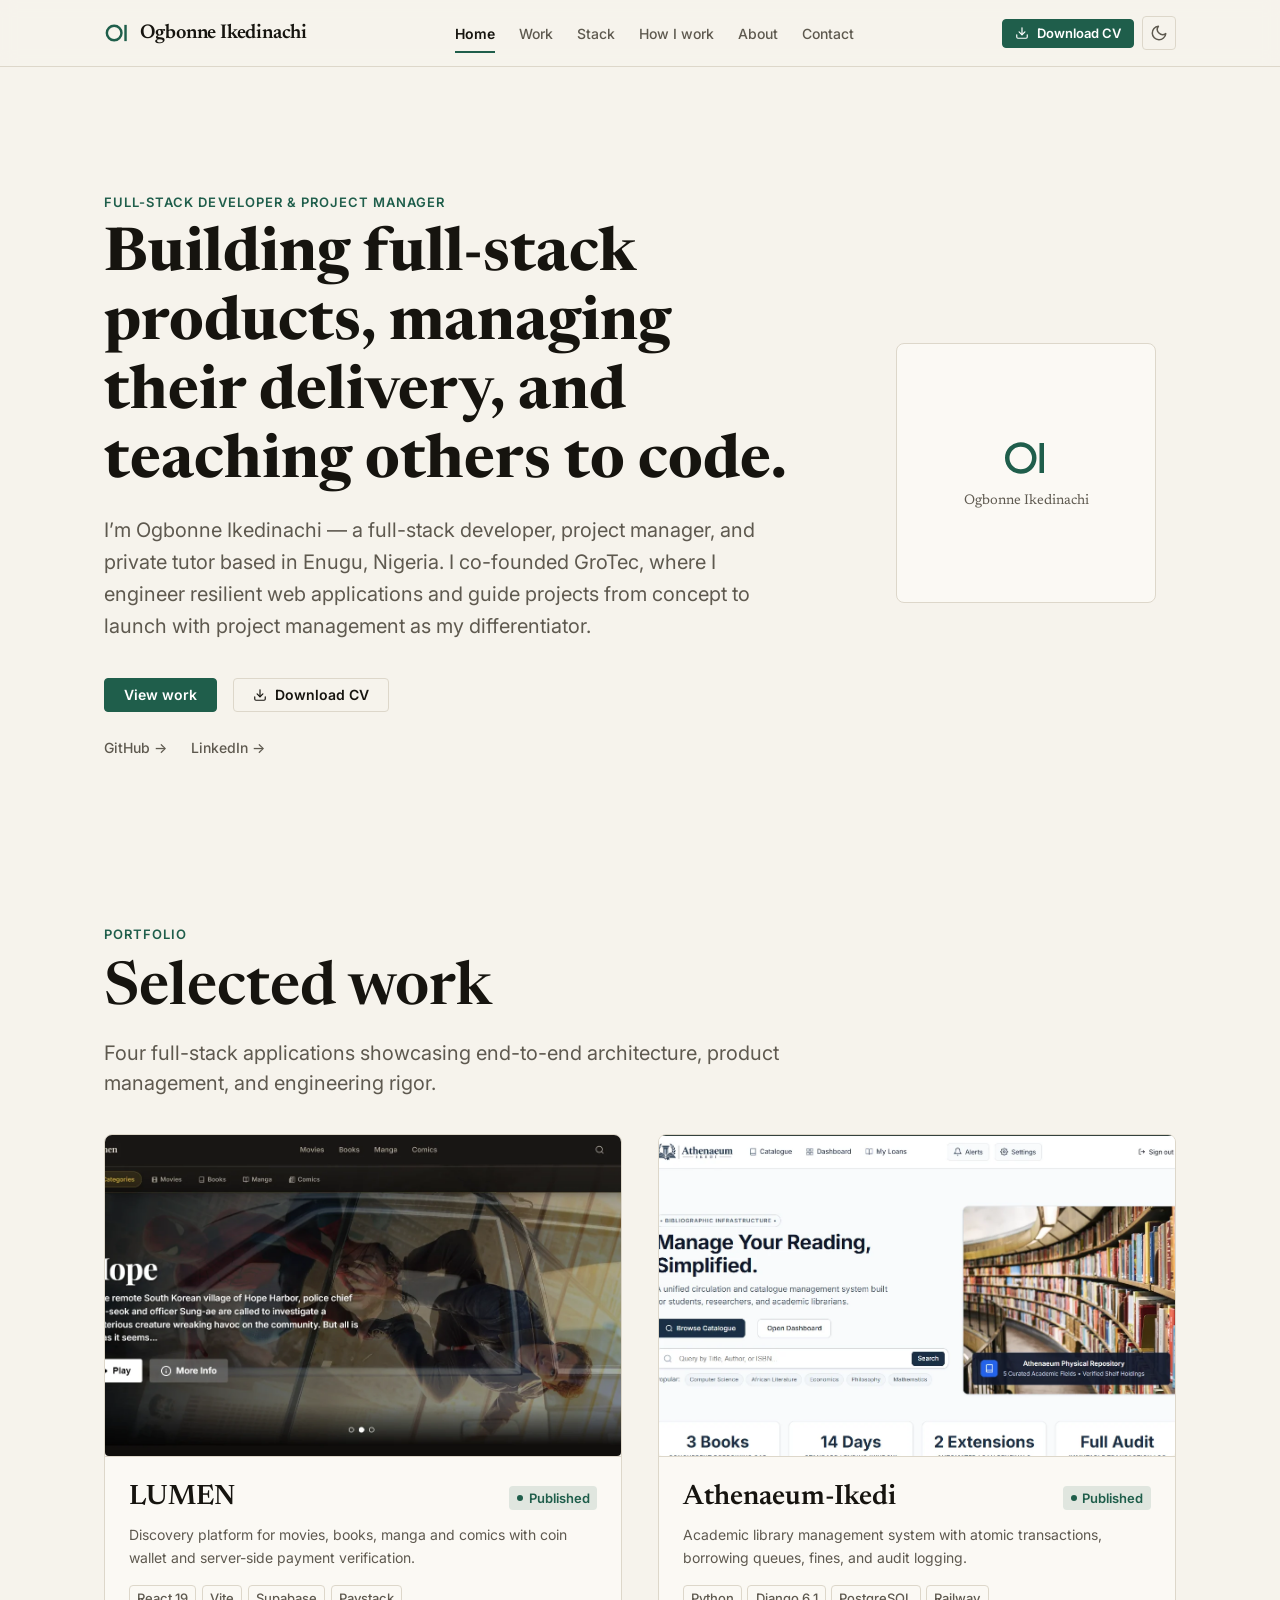
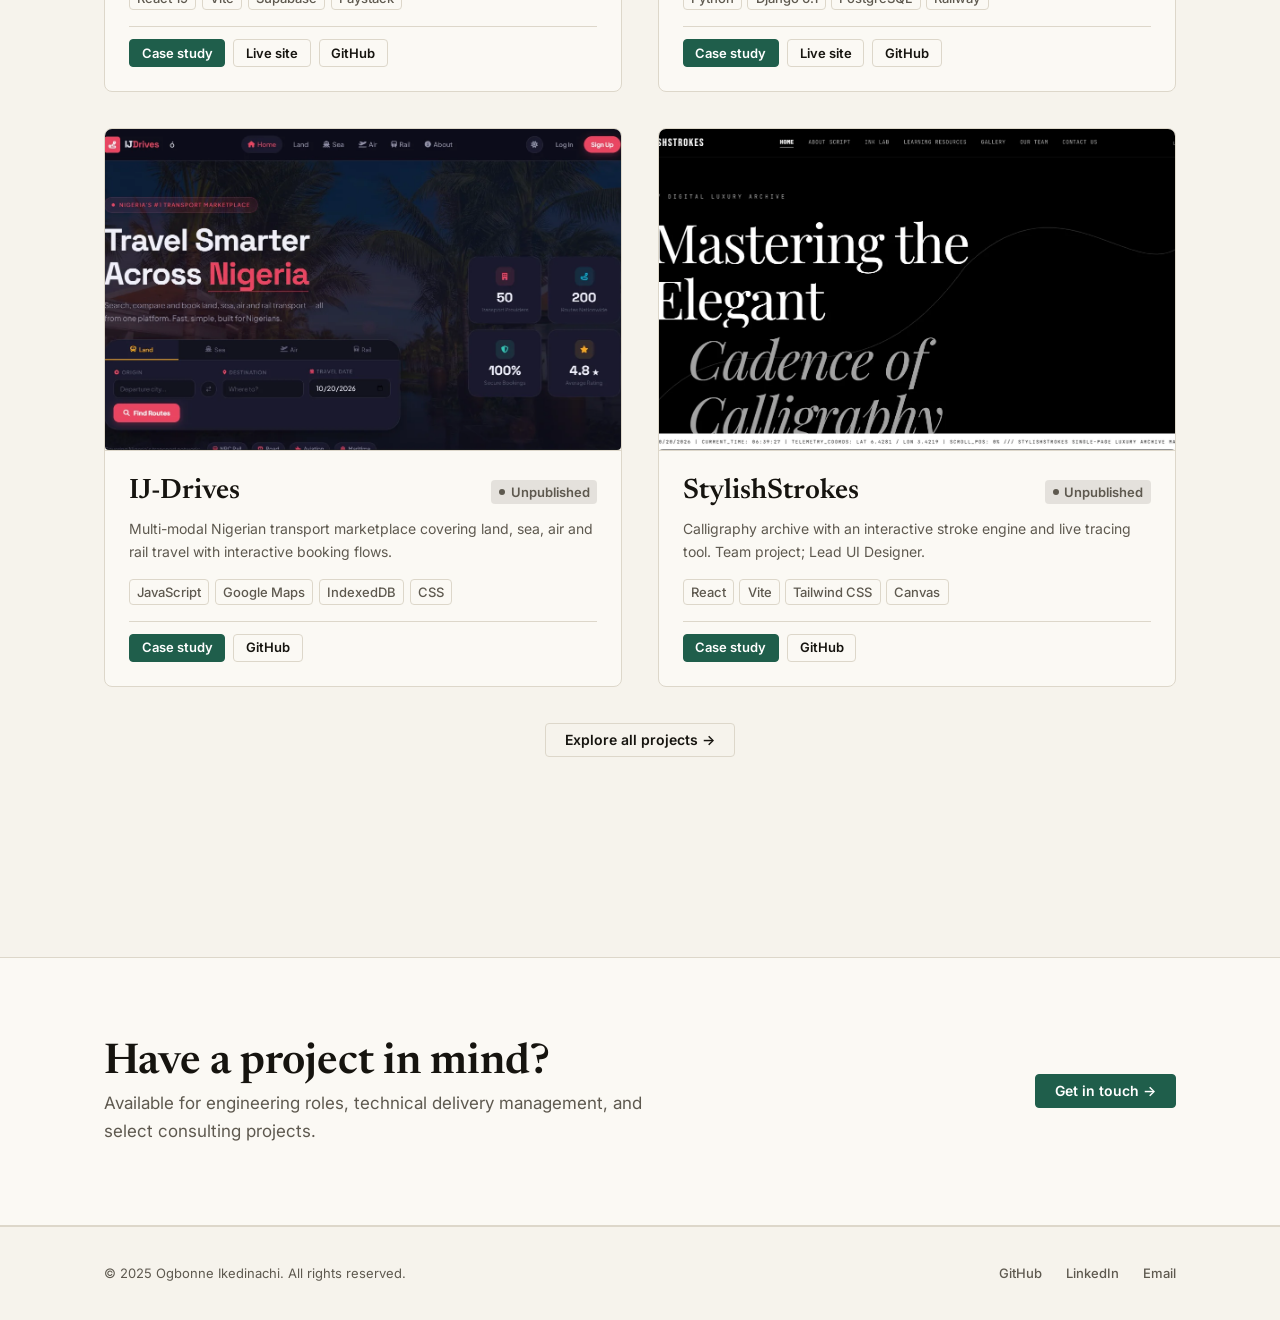
==== index.html @ b67208f1 "almost V1" ====
<!DOCTYPE html>
<html lang="en">
<head>
  <meta charset="UTF-8" />
  <meta name="viewport" content="width=device-width, initial-scale=1.0" />
  <title>Ogbonne Ikedinachi — Full-Stack Developer &amp; Project Manager</title>
  <meta name="description" content="Ogbonne Ikedinachi is a full-stack developer, project manager, and private tutor based in Enugu, Nigeria. Co-founder of GroTec." />
  <link rel="canonical" href="https://ikedinachi.dev/" />

  <!-- Open Graph -->
  <meta property="og:title" content="Ogbonne Ikedinachi — Full-Stack Developer &amp; Project Manager" />
  <meta property="og:description" content="Full-stack developer, project manager, and private tutor based in Enugu, Nigeria. Co-founder of GroTec." />
  <meta property="og:type" content="website" />
  <meta property="og:url" content="https://ikedinachi.dev/" />
  <!-- TODO: Add og:image once a social preview card is designed -->

  <!-- Twitter -->
  <meta name="twitter:card" content="summary_large_image" />
  <meta name="twitter:title" content="Ogbonne Ikedinachi — Full-Stack Developer &amp; Project Manager" />
  <meta name="twitter:description" content="Full-stack developer, project manager, and private tutor based in Enugu, Nigeria. Co-founder of GroTec." />

  <!-- Favicons -->
  <link rel="icon" href="/assets/brand/favicon.svg" type="image/svg+xml" />
  <link rel="icon" href="/assets/brand/favicon-32.png" sizes="32x32" type="image/png" />
  <link rel="apple-touch-icon" href="/assets/brand/apple-touch-icon.png" />

  <!-- Google Fonts: Newsreader & Inter -->
  <link rel="preconnect" href="https://fonts.googleapis.com" />
  <link rel="preconnect" href="https://fonts.gstatic.com" crossorigin />
  <link rel="stylesheet" href="https://fonts.googleapis.com/css2?family=Inter:wght@400;500;600;700&family=Newsreader:ital,opsz,wght@0,6..72,400;0,6..72,600;0,6..72,700;1,6..72,400&display=swap" />

  <!-- Single shared stylesheet -->
  <link rel="stylesheet" href="/assets/css/styles.css" />

  <!-- JSON-LD Person Schema -->
  <script type="application/ld+json">
  {
    "@context": "https://schema.org",
    "@type": "Person",
    "name": "Ogbonne Ikedinachi",
    "givenName": "Ikedinachi",
    "familyName": "Ogbonne",
    "alternateName": "Ikedi",
    "url": "https://ikedinachi.dev/",
    "jobTitle": [
      "Full-Stack Developer",
      "Project Manager",
      "Private Tutor"
    ],
    "worksFor": {
      "@type": "Organization",
      "name": "GroTec",
      "foundingDate": "2023"
    },
    "address": {
      "@type": "PostalAddress",
      "addressLocality": "Enugu",
      "addressCountry": "NG"
    },
    "email": "ikedinachiogbonne@gmail.com",
    "sameAs": [
      "https://github.com/Ikedi-21",
      "https://www.linkedin.com/in/ikedinachi-ogbonne-81129539b"
    ]
  }
  </script>
</head>
<body>
  <!-- Navigation progress bar -->
  <div class="nav-progress" id="nav-progress" aria-hidden="true"></div>

  <!-- First-visit session loader -->
  <div class="site-loader" id="site-loader" aria-hidden="true">
    <svg class="site-loader__mark" xmlns="http://www.w3.org/2000/svg" viewBox="0 0 64 64" role="img" aria-label="Ogbonne Ikedinachi monogram">
      <circle cx="25" cy="32" r="18" fill="none" stroke="currentColor" stroke-width="6"/>
      <rect x="50" y="12" width="6" height="40" fill="currentColor"/>
    </svg>
    <span class="site-loader__name">Ogbonne Ikedinachi</span>
  </div>

  <!-- Skip link -->
  <a href="#main-content" class="skip-link">Skip to main content</a>

  <!-- Header & Navigation -->
  <header class="site-header">
    <div class="container site-header__inner">
      <a href="/" class="site-logo" aria-label="Ogbonne Ikedinachi — Home">
        <svg class="logo-mark" xmlns="http://www.w3.org/2000/svg" viewBox="0 0 64 64" role="img" aria-hidden="true">
          <circle cx="25" cy="32" r="18" fill="none" stroke="currentColor" stroke-width="6"/>
          <rect x="50" y="12" width="6" height="40" fill="currentColor"/>
        </svg>
        <span class="site-logo__wordmark">Ogbonne Ikedinachi</span>
      </a>

      <nav class="site-nav" aria-label="Primary navigation">
        <div class="site-nav__links">
          <a href="/" class="site-nav__link" aria-current="page">Home</a>
          <a href="/work" class="site-nav__link">Work</a>
          <a href="/stack" class="site-nav__link">Stack</a>
          <a href="/how-i-work" class="site-nav__link">How I work</a>
          <a href="/about" class="site-nav__link">About</a>
          <a href="/contact" class="site-nav__link">Contact</a>
        </div>
      </nav>

      <div class="site-header__actions">
        <a href="/assets/Ogbonne-Ikedinachi-CV.pdf" class="btn btn--primary btn--small" target="_blank" rel="noopener noreferrer">
          <svg viewBox="0 0 24 24" fill="none" stroke="currentColor" stroke-width="2" stroke-linecap="round" stroke-linejoin="round" aria-hidden="true"><path d="M21 15v4a2 2 0 0 1-2 2H5a2 2 0 0 1-2-2v-4"/><polyline points="7 10 12 15 17 10"/><line x1="12" y1="15" x2="12" y2="3"/></svg>
          Download CV
        </a>

        <button type="button" class="theme-toggle" id="theme-toggle" aria-label="Switch to dark theme">
          <svg class="theme-toggle__moon" viewBox="0 0 24 24" fill="none" stroke="currentColor" stroke-width="2" stroke-linecap="round" stroke-linejoin="round" aria-hidden="true"><path d="M21 12.79A9 9 0 1 1 11.21 3 7 7 0 0 0 21 12.79z"/></svg>
          <svg class="theme-toggle__sun" viewBox="0 0 24 24" fill="none" stroke="currentColor" stroke-width="2" stroke-linecap="round" stroke-linejoin="round" aria-hidden="true"><circle cx="12" cy="12" r="5"/><line x1="12" y1="1" x2="12" y2="3"/><line x1="12" y1="21" x2="12" y2="23"/><line x1="4.22" y1="4.22" x2="5.64" y2="5.64"/><line x1="18.36" y1="18.36" x2="19.78" y2="19.78"/><line x1="1" y1="12" x2="3" y2="12"/><line x1="21" y1="12" x2="23" y2="12"/><line x1="4.22" y1="19.78" x2="5.64" y2="18.36"/><line x1="18.36" y1="5.64" x2="19.78" y2="4.22"/></svg>
        </button>

        <button type="button" class="mobile-menu-toggle" id="mobile-menu-open" aria-label="Open menu" aria-expanded="false" aria-controls="mobile-nav">
          <svg viewBox="0 0 24 24" fill="none" stroke="currentColor" stroke-width="2" stroke-linecap="round" aria-hidden="true"><line x1="3" y1="6" x2="21" y2="6"/><line x1="3" y1="12" x2="21" y2="12"/><line x1="3" y1="18" x2="21" y2="18"/></svg>
        </button>
      </div>
    </div>
  </header>

  <!-- Mobile nav overlay -->
  <div class="mobile-nav" id="mobile-nav" aria-hidden="true" role="dialog" aria-label="Navigation menu">
    <div class="mobile-nav__header">
      <span class="site-logo">
        <svg class="logo-mark" xmlns="http://www.w3.org/2000/svg" viewBox="0 0 64 64" role="img" aria-hidden="true">
          <circle cx="25" cy="32" r="18" fill="none" stroke="currentColor" stroke-width="6"/>
          <rect x="50" y="12" width="6" height="40" fill="currentColor"/>
        </svg>
        <span class="site-logo__wordmark">Ogbonne Ikedinachi</span>
      </span>
      <button type="button" class="mobile-nav__close" id="mobile-menu-close" aria-label="Close menu">
        <svg viewBox="0 0 24 24" fill="none" stroke="currentColor" stroke-width="2" stroke-linecap="round" aria-hidden="true"><line x1="18" y1="6" x2="6" y2="18"/><line x1="6" y1="6" x2="18" y2="18"/></svg>
      </button>
    </div>
    <div class="mobile-nav__items">
      <a href="/" class="mobile-nav__link" aria-current="page">Home</a>
      <a href="/work" class="mobile-nav__link">Work</a>
      <a href="/stack" class="mobile-nav__link">Stack</a>
      <a href="/how-i-work" class="mobile-nav__link">How I work</a>
      <a href="/about" class="mobile-nav__link">About</a>
      <a href="/contact" class="mobile-nav__link">Contact</a>
      <a href="/assets/Ogbonne-Ikedinachi-CV.pdf" class="btn btn--primary" style="margin-top: var(--space-md);" target="_blank" rel="noopener noreferrer">Download CV</a>
    </div>
  </div>

  <!-- Main Content -->
  <main id="main-content">
    <!-- Hero Section -->
    <section class="hero">
      <div class="container">
        <div class="hero__grid">
          <div>
            <span class="hero__eyebrow">Full-Stack Developer &amp; Project Manager</span>
            <h1 class="hero__positioning">Building full-stack products, managing their delivery, and teaching others&nbsp;to&nbsp;code.</h1>
            <p class="hero__intro">
              I&rsquo;m Ogbonne Ikedinachi &mdash; a full-stack developer, project manager, and private tutor based in Enugu, Nigeria. I co-founded GroTec, where I engineer resilient web applications and guide projects from concept to launch with project management as my differentiator.
            </p>
            <div class="hero__cta-row">
              <a href="/work" class="btn btn--primary">View work</a>
              <a href="/assets/Ogbonne-Ikedinachi-CV.pdf" class="btn btn--secondary" target="_blank" rel="noopener noreferrer">
                <svg viewBox="0 0 24 24" fill="none" stroke="currentColor" stroke-width="2" stroke-linecap="round" stroke-linejoin="round" aria-hidden="true"><path d="M21 15v4a2 2 0 0 1-2 2H5a2 2 0 0 1-2-2v-4"/><polyline points="7 10 12 15 17 10"/><line x1="12" y1="15" x2="12" y2="3"/></svg>
                Download CV
              </a>
            </div>
            <div class="hero__social-links">
              <a href="https://github.com/Ikedi-21" target="_blank" rel="noopener noreferrer">GitHub &rarr;</a>
              <a href="https://www.linkedin.com/in/ikedinachi-ogbonne-81129539b" target="_blank" rel="noopener noreferrer">LinkedIn &rarr;</a>
            </div>
          </div>

          <!-- Profile Photo with Graceful Fallback -->
          <div class="hero__photo-wrapper">
            <img
              src="/assets/img/photo.jpg"
              alt="Ogbonne Ikedinachi"
              class="hero__photo img-lazy"
              width="260"
              height="260"
              onerror="this.style.display='none'; this.nextElementSibling.style.display='flex';"
            />
            <div class="hero__photo-fallback" style="display: none;">
              <svg xmlns="http://www.w3.org/2000/svg" viewBox="0 0 64 64" role="img" aria-hidden="true">
                <circle cx="25" cy="32" r="18" fill="none" stroke="currentColor" stroke-width="6"/>
                <rect x="50" y="12" width="6" height="40" fill="currentColor"/>
              </svg>
              <span>Ogbonne Ikedinachi</span>
            </div>
          </div>
        </div>
      </div>
    </section>

    <!-- Selected Work Strip -->
    <section class="section" id="selected-work">
      <div class="container">
        <div class="page-header" style="border-bottom: none; padding-block: 0 var(--space-xl);">
          <span class="page-header__label">Portfolio</span>
          <h2 class="page-header__title">Selected work</h2>
          <p class="page-header__intro">Four full-stack applications showcasing end-to-end architecture, product management, and engineering rigor.</p>
        </div>

        <div class="projects-grid">
          <!-- 1. LUMEN -->
          <article class="project-card reveal">
            <a href="/work/lumen" class="project-card__image-link" aria-label="View LUMEN case study">
              <img
                src="/assets/img/lumen-2.webp"
                alt="LUMEN home page hero carousel featuring a film, with category tabs for movies, books, manga and comics."
                class="project-card__image img-lazy"
                loading="lazy"
                width="800"
                height="500"
              />
            </a>
            <div class="project-card__body">
              <div class="project-card__top">
                <h3 class="project-card__name">LUMEN</h3>
                <span class="badge badge--published">Published</span>
              </div>
              <p class="project-card__desc">Discovery platform for movies, books, manga and comics with coin wallet and server-side payment verification.</p>
              <div class="project-card__tags">
                <span class="tag">React 19</span>
                <span class="tag">Vite</span>
                <span class="tag">Supabase</span>
                <span class="tag">Paystack</span>
              </div>
              <div class="project-card__actions">
                <a href="/work/lumen" class="btn btn--small btn--primary">Case study</a>
                <a href="https://lumen1-mu.vercel.app/" class="btn btn--small btn--secondary" target="_blank" rel="noopener noreferrer">Live site</a>
                <a href="https://github.com/Ikedi-21/LUMEN" class="btn btn--small btn--secondary" target="_blank" rel="noopener noreferrer">GitHub</a>
              </div>
            </div>
          </article>

          <!-- 2. Athenaeum-Ikedi -->
          <article class="project-card reveal">
            <a href="/work/athenaeum" class="project-card__image-link" aria-label="View Athenaeum-Ikedi case study">
              <img
                src="/assets/img/athenaeum-1.webp"
                alt="Athenaeum Ikedi home page headed 'Manage Your Reading, Simplified' with catalogue search and a library photograph."
                class="project-card__image img-lazy"
                loading="lazy"
                width="800"
                height="500"
              />
            </a>
            <div class="project-card__body">
              <div class="project-card__top">
                <h3 class="project-card__name">Athenaeum-Ikedi</h3>
                <span class="badge badge--published">Published</span>
              </div>
              <p class="project-card__desc">Academic library management system with atomic transactions, borrowing queues, fines, and audit logging.</p>
              <div class="project-card__tags">
                <span class="tag">Python</span>
                <span class="tag">Django 6.1</span>
                <span class="tag">PostgreSQL</span>
                <span class="tag">Railway</span>
              </div>
              <div class="project-card__actions">
                <a href="/work/athenaeum" class="btn btn--small btn--primary">Case study</a>
                <a href="https://athenaeum-ikedi-production.up.railway.app/" class="btn btn--small btn--secondary" target="_blank" rel="noopener noreferrer">Live site</a>
                <a href="https://github.com/Ikedi-21/Athenaeum-Ikedi" class="btn btn--small btn--secondary" target="_blank" rel="noopener noreferrer">GitHub</a>
              </div>
            </div>
          </article>

          <!-- 3. IJ-Drives -->
          <article class="project-card reveal">
            <a href="/work/ij-drives" class="project-card__image-link" aria-label="View IJ-Drives case study">
              <img
                src="/assets/img/ijdrives-1.webp"
                alt="IJDrives home page in dark mode with a route search form for land, sea, air and rail travel across Nigeria."
                class="project-card__image img-lazy"
                loading="lazy"
                width="800"
                height="500"
              />
            </a>
            <div class="project-card__body">
              <div class="project-card__top">
                <h3 class="project-card__name">IJ-Drives</h3>
                <span class="badge badge--unpublished">Unpublished</span>
              </div>
              <p class="project-card__desc">Multi-modal Nigerian transport marketplace covering land, sea, air and rail travel with interactive booking flows.</p>
              <div class="project-card__tags">
                <span class="tag">JavaScript</span>
                <span class="tag">Google Maps</span>
                <span class="tag">IndexedDB</span>
                <span class="tag">CSS</span>
              </div>
              <div class="project-card__actions">
                <a href="/work/ij-drives" class="btn btn--small btn--primary">Case study</a>
                <a href="https://github.com/Ikedi-21/IJ-Drives" class="btn btn--small btn--secondary" target="_blank" rel="noopener noreferrer">GitHub</a>
              </div>
            </div>
          </article>

          <!-- 4. StylishStrokes -->
          <article class="project-card reveal">
            <a href="/work/stylishstrokes" class="project-card__image-link" aria-label="View StylishStrokes case study">
              <img
                src="/assets/img/stylishstrokes-1.webp"
                alt="StylishStrokes hero reading 'Mastering the Elegant Cadence of Calligraphy' on a black background."
                class="project-card__image img-lazy"
                loading="lazy"
                width="800"
                height="500"
              />
            </a>
            <div class="project-card__body">
              <div class="project-card__top">
                <h3 class="project-card__name">StylishStrokes</h3>
                <span class="badge badge--unpublished">Unpublished</span>
              </div>
              <p class="project-card__desc">Calligraphy archive with an interactive stroke engine and live tracing tool. Team project; Lead UI Designer.</p>
              <div class="project-card__tags">
                <span class="tag">React</span>
                <span class="tag">Vite</span>
                <span class="tag">Tailwind CSS</span>
                <span class="tag">Canvas</span>
              </div>
              <div class="project-card__actions">
                <a href="/work/stylishstrokes" class="btn btn--small btn--primary">Case study</a>
                <a href="https://github.com/Ikedi-21/Styleish-strokes" class="btn btn--small btn--secondary" target="_blank" rel="noopener noreferrer">GitHub</a>
              </div>
            </div>
          </article>
        </div>

        <div style="margin-top: var(--space-xl); text-align: center;">
          <a href="/work" class="btn btn--secondary">Explore all projects &rarr;</a>
        </div>
      </div>
    </section>

    <!-- Closing Call To Action Band -->
    <section class="cta-band">
      <div class="container cta-band__inner">
        <div>
          <h2 class="cta-band__title">Have a project in mind?</h2>
          <p class="cta-band__desc">Available for engineering roles, technical delivery management, and select consulting projects.</p>
        </div>
        <a href="/contact" class="btn btn--primary">Get in touch &rarr;</a>
      </div>
    </section>
  </main>

  <!-- Footer -->
  <footer class="site-footer">
    <div class="container site-footer__inner">
      <p class="site-footer__copyright">&copy; 2025 Ogbonne Ikedinachi. All rights reserved.</p>
      <div class="site-footer__links">
        <a href="https://github.com/Ikedi-21" class="site-footer__link" target="_blank" rel="noopener noreferrer">GitHub</a>
        <a href="https://www.linkedin.com/in/ikedinachi-ogbonne-81129539b" class="site-footer__link" target="_blank" rel="noopener noreferrer">LinkedIn</a>
        <a href="mailto:ikedinachiogbonne@gmail.com" class="site-footer__link">Email</a>
      </div>
    </div>
  </footer>

  <!-- Single shared script -->
  <script src="/assets/js/main.js"></script>
</body>
</html>
---- assets/css/styles.css ----
/* ============================================================
   OGBONNE IKEDINACHI — PORTFOLIO STYLES
   Single shared stylesheet for all pages.
   ============================================================ */

/* ---------- View Transitions API (Progressive Enhancement) ---------- */
@view-transition {
  navigation: auto;
}

::view-transition-old(root),
::view-transition-new(root) {
  animation-duration: 200ms;
  animation-timing-function: cubic-bezier(0.4, 0, 0.2, 1);
}

/* ---------- CSS Custom Properties (Design Tokens) ---------- */
:root {
  /* Light theme (default) */
  --bg: #F6F3EC;
  --surface: #FBF9F4;
  --ink: #16140F;
  --muted: #5E594F;
  --line: #DDD7CA;
  --accent: #1F5E4B;
  --on-accent: #FFFFFF;

  /* Typography */
  --font-heading: 'Newsreader', Georgia, serif;
  --font-body: 'Inter', system-ui, -apple-system, BlinkMacSystemFont, 'Segoe UI', Roboto, sans-serif;

  /* Type scale (fluid) */
  --text-xs: clamp(0.75rem, 0.72rem + 0.15vw, 0.8125rem);
  --text-sm: clamp(0.8125rem, 0.78rem + 0.2vw, 0.875rem);
  --text-base: clamp(0.9375rem, 0.9rem + 0.25vw, 1.0625rem);
  --text-lg: clamp(1.125rem, 1.05rem + 0.4vw, 1.25rem);
  --text-xl: clamp(1.375rem, 1.25rem + 0.8vw, 1.75rem);
  --text-2xl: clamp(1.85rem, 1.6rem + 1.6vw, 2.65rem);
  --text-3xl: clamp(2.35rem, 1.95rem + 2.5vw, 3.75rem);

  /* Spacing */
  --space-2xs: 0.25rem;
  --space-xs: 0.5rem;
  --space-sm: 0.75rem;
  --space-md: 1rem;
  --space-lg: 1.5rem;
  --space-xl: 2.25rem;
  --space-2xl: 3.5rem;
  --space-3xl: 5rem;
  --space-4xl: 7.5rem;

  /* Layout */
  --max-width: 72rem;
  --max-width-narrow: 52rem;
  --grid-gap: clamp(1.25rem, 1rem + 1.5vw, 2.5rem);

  /* Misc */
  --radius-sm: 4px;
  --radius-md: 8px;
  --border: 1px solid var(--line);
  --focus-ring: 0 0 0 3px var(--accent);
  --transition-base: 0.2s cubic-bezier(0.4, 0, 0.2, 1);
}

/* System dark theme */
@media (prefers-color-scheme: dark) {
  :root:not([data-theme="light"]) {
    --bg: #12110E;
    --surface: #1A1915;
    --ink: #EDE8DC;
    --muted: #A39D90;
    --line: #2B2923;
    --accent: #6FBF9F;
    --on-accent: #12110E;
  }
}

/* Manual dark theme toggle */
:root[data-theme="dark"] {
  --bg: #12110E;
  --surface: #1A1915;
  --ink: #EDE8DC;
  --muted: #A39D90;
  --line: #2B2923;
  --accent: #6FBF9F;
  --on-accent: #12110E;
}

/* Manual light theme toggle */
:root[data-theme="light"] {
  --bg: #F6F3EC;
  --surface: #FBF9F4;
  --ink: #16140F;
  --muted: #5E594F;
  --line: #DDD7CA;
  --accent: #1F5E4B;
  --on-accent: #FFFFFF;
}

/* ---------- Reset & Base ---------- */
*,
*::before,
*::after {
  margin: 0;
  padding: 0;
  box-sizing: border-box;
}

html {
  scroll-behavior: smooth;
  -webkit-text-size-adjust: 100%;
  text-size-adjust: 100%;
  background-color: var(--bg);
}

body {
  font-family: var(--font-body);
  font-size: var(--text-base);
  line-height: 1.65;
  color: var(--ink);
  background-color: var(--bg);
  min-height: 100vh;
  display: flex;
  flex-direction: column;
  -webkit-font-smoothing: antialiased;
  -moz-osx-font-smoothing: grayscale;
}

main {
  flex: 1 0 auto;
}

img,
picture,
svg {
  display: block;
  max-width: 100%;
}

a {
  color: var(--accent);
  text-decoration-thickness: 1px;
  text-underline-offset: 3px;
  transition: color var(--transition-base), opacity var(--transition-base);
}

a:hover {
  opacity: 0.85;
}

h1, h2, h3, h4 {
  font-family: var(--font-heading);
  font-weight: 600;
  line-height: 1.2;
  color: var(--ink);
  text-wrap: balance;
}

h1 { font-size: var(--text-3xl); font-weight: 700; }
h2 { font-size: var(--text-2xl); }
h3 { font-size: var(--text-xl); }
h4 { font-size: var(--text-lg); }

p + p {
  margin-top: var(--space-md);
}

ul, ol {
  list-style: none;
}

/* Accessibility */
.skip-link {
  position: absolute;
  top: -9999px;
  left: 1rem;
  z-index: 10000;
  padding: 0.6em 1.2em;
  background-color: var(--accent);
  color: var(--on-accent);
  font-size: var(--text-sm);
  font-weight: 600;
  text-decoration: none;
  border-radius: var(--radius-sm);
}

.skip-link:focus {
  top: 1rem;
}

:focus-visible {
  outline: 2px solid var(--accent);
  outline-offset: 3px;
}

/* ---------- First-visit Session Loader ---------- */
.site-loader {
  position: fixed;
  inset: 0;
  z-index: 9999;
  background-color: var(--bg);
  display: flex;
  flex-direction: column;
  align-items: center;
  justify-content: center;
  gap: var(--space-md);
  opacity: 1;
  visibility: visible;
  transition: opacity 0.35s ease, visibility 0.35s ease;
}

.site-loader--hidden {
  opacity: 0;
  visibility: hidden;
  pointer-events: none;
}

.site-loader__mark {
  width: 56px;
  height: 56px;
  color: var(--accent);
  animation: loaderPulse 1.2s ease-in-out infinite;
}

.site-loader__name {
  font-family: var(--font-heading);
  font-size: var(--text-lg);
  color: var(--ink);
  letter-spacing: 0.02em;
}

@keyframes loaderPulse {
  0%, 100% {
    transform: scale(0.96);
    opacity: 0.7;
  }
  50% {
    transform: scale(1.04);
    opacity: 1;
  }
}

/* Fallback if JS is disabled */
noscript .site-loader {
  display: none !important;
}

/* ---------- Navigation Progress Bar ---------- */
.nav-progress {
  position: fixed;
  top: 0;
  left: 0;
  height: 3px;
  width: 0%;
  background-color: var(--accent);
  z-index: 10001;
  pointer-events: none;
  opacity: 0;
  transition: width 0.3s ease, opacity 0.2s ease;
}

.nav-progress--active {
  opacity: 1;
  width: 75%;
}

.nav-progress--done {
  width: 100%;
  opacity: 0;
}

/* ---------- Header & Navigation ---------- */
.site-header {
  position: sticky;
  top: 0;
  z-index: 100;
  background-color: color-mix(in srgb, var(--bg) 92%, transparent);
  backdrop-filter: blur(8px);
  -webkit-backdrop-filter: blur(8px);
  border-bottom: var(--border);
}

.site-header__inner {
  display: flex;
  align-items: center;
  justify-content: space-between;
  padding-block: var(--space-md);
}

.site-logo {
  display: inline-flex;
  align-items: center;
  gap: 0.6rem;
  color: var(--ink);
  text-decoration: none;
  font-family: var(--font-heading);
  font-size: var(--text-lg);
  font-weight: 600;
  letter-spacing: -0.01em;
}

.site-logo .logo-mark {
  width: 26px;
  height: 26px;
  color: var(--accent);
  flex-shrink: 0;
}

.site-logo__wordmark {
  color: var(--ink);
}

.site-nav__links {
  display: none;
  align-items: center;
  gap: var(--space-lg);
}

@media (min-width: 54rem) {
  .site-nav__links {
    display: flex;
  }
}

.site-nav__link {
  font-size: var(--text-sm);
  color: var(--muted);
  text-decoration: none;
  font-weight: 500;
  position: relative;
  padding-block: 0.25rem;
  transition: color var(--transition-base);
}

.site-nav__link:hover {
  color: var(--ink);
  opacity: 1;
}

.site-nav__link[aria-current="page"] {
  color: var(--ink);
  font-weight: 600;
}

.site-nav__link[aria-current="page"]::after {
  content: "";
  position: absolute;
  bottom: -4px;
  left: 0;
  right: 0;
  height: 2px;
  background-color: var(--accent);
}

.site-header__actions {
  display: flex;
  align-items: center;
  gap: var(--space-xs);
}

/* Theme Toggle Button */
.theme-toggle {
  background: none;
  border: var(--border);
  border-radius: var(--radius-sm);
  padding: 0.45rem;
  cursor: pointer;
  color: var(--muted);
  display: flex;
  align-items: center;
  justify-content: center;
  line-height: 1;
  transition: color var(--transition-base), border-color var(--transition-base), background-color var(--transition-base);
}

.theme-toggle:hover {
  color: var(--ink);
  border-color: var(--muted);
  background-color: var(--surface);
}

.theme-toggle svg {
  width: 18px;
  height: 18px;
}

/* Light mode shows moon icon */
.theme-toggle__sun { display: none; }
.theme-toggle__moon { display: block; }

/* Dark mode shows sun icon */
@media (prefers-color-scheme: dark) {
  :root:not([data-theme="light"]) .theme-toggle__sun { display: block; }
  :root:not([data-theme="light"]) .theme-toggle__moon { display: none; }
}

:root[data-theme="dark"] .theme-toggle__sun { display: block; }
:root[data-theme="dark"] .theme-toggle__moon { display: none; }

:root[data-theme="light"] .theme-toggle__sun { display: none; }
:root[data-theme="light"] .theme-toggle__moon { display: block; }

/* Mobile Menu Toggle */
.mobile-menu-toggle {
  display: flex;
  align-items: center;
  justify-content: center;
  background: none;
  border: var(--border);
  border-radius: var(--radius-sm);
  padding: 0.45rem;
  cursor: pointer;
  color: var(--ink);
}

.mobile-menu-toggle svg {
  width: 20px;
  height: 20px;
}

@media (min-width: 54rem) {
  .mobile-menu-toggle {
    display: none;
  }
}

/* Mobile Nav Overlay */
.mobile-nav {
  position: fixed;
  inset: 0;
  z-index: 1000;
  background-color: var(--bg);
  padding: var(--space-xl) var(--space-lg);
  display: flex;
  flex-direction: column;
  gap: var(--space-lg);
  opacity: 0;
  visibility: hidden;
  transition: opacity var(--transition-base), visibility var(--transition-base);
}

.mobile-nav[aria-hidden="false"] {
  opacity: 1;
  visibility: visible;
}

.mobile-nav__header {
  display: flex;
  align-items: center;
  justify-content: space-between;
  border-bottom: var(--border);
  padding-bottom: var(--space-md);
}

.mobile-nav__close {
  background: none;
  border: var(--border);
  border-radius: var(--radius-sm);
  padding: 0.45rem;
  cursor: pointer;
  color: var(--ink);
  display: flex;
  align-items: center;
  justify-content: center;
}

.mobile-nav__close svg {
  width: 20px;
  height: 20px;
}

.mobile-nav__items {
  display: flex;
  flex-direction: column;
  gap: var(--space-md);
  margin-top: var(--space-md);
}

.mobile-nav__link {
  font-family: var(--font-heading);
  font-size: var(--text-2xl);
  color: var(--ink);
  text-decoration: none;
  transition: color var(--transition-base);
}

.mobile-nav__link[aria-current="page"] {
  color: var(--accent);
}

.mobile-nav__link:hover {
  color: var(--accent);
}

/* ---------- Container & Grid Layout ---------- */
.container {
  width: 100%;
  max-width: var(--max-width);
  margin-inline: auto;
  padding-inline: clamp(1.25rem, 4vw, 2.5rem);
}

.container--narrow {
  max-width: var(--max-width-narrow);
}

/* 12-Column Grid System */
.grid-12 {
  display: grid;
  grid-template-columns: repeat(12, 1fr);
  gap: var(--grid-gap);
}

/* Common Section Spacing */
.section {
  padding-block: var(--space-3xl);
}

.section + .section {
  border-top: var(--border);
}

/* ---------- Consistent Page Header Template ---------- */
.page-header {
  padding-block: var(--space-3xl) var(--space-2xl);
  border-bottom: var(--border);
}

.page-header__label {
  display: inline-block;
  font-size: var(--text-xs);
  font-weight: 600;
  letter-spacing: 0.08em;
  text-transform: uppercase;
  color: var(--accent);
  margin-bottom: var(--space-xs);
}

.page-header__title {
  font-size: var(--text-3xl);
  margin-bottom: var(--space-sm);
}

.page-header__intro {
  font-size: var(--text-lg);
  color: var(--muted);
  max-width: 46rem;
  line-height: 1.5;
}

/* ---------- Buttons & Badges ---------- */
.btn {
  display: inline-flex;
  align-items: center;
  gap: 0.5rem;
  padding: 0.65em 1.35em;
  font-family: var(--font-body);
  font-size: var(--text-sm);
  font-weight: 600;
  line-height: 1;
  text-decoration: none;
  border-radius: var(--radius-sm);
  border: var(--border);
  cursor: pointer;
  transition: background-color var(--transition-base),
              color var(--transition-base),
              border-color var(--transition-base),
              transform var(--transition-base);
  white-space: nowrap;
}

.btn:hover {
  transform: translateY(-1px);
  opacity: 1;
}

.btn:active {
  transform: translateY(0);
}

.btn--primary {
  background-color: var(--accent);
  color: var(--on-accent);
  border-color: var(--accent);
}

.btn--primary:hover {
  background-color: color-mix(in srgb, var(--accent) 85%, black);
  border-color: color-mix(in srgb, var(--accent) 85%, black);
  color: var(--on-accent);
}

.btn--secondary {
  background-color: transparent;
  color: var(--ink);
  border-color: var(--line);
}

.btn--secondary:hover {
  background-color: var(--surface);
  border-color: var(--muted);
  color: var(--ink);
}

.btn--small {
  font-size: var(--text-xs);
  padding: 0.5em 0.9em;
}

.btn svg {
  width: 14px;
  height: 14px;
  flex-shrink: 0;
}

.tag {
  display: inline-block;
  padding: 0.2em 0.55em;
  font-size: var(--text-xs);
  font-weight: 500;
  color: var(--muted);
  background-color: var(--surface);
  border: var(--border);
  border-radius: var(--radius-sm);
  line-height: 1.4;
  white-space: nowrap;
}

.badge {
  display: inline-flex;
  align-items: center;
  gap: 0.35rem;
  padding: 0.2em 0.6em;
  font-size: var(--text-xs);
  font-weight: 600;
  border-radius: var(--radius-sm);
  line-height: 1.4;
}

.badge::before {
  content: "";
  display: inline-block;
  width: 6px;
  height: 6px;
  border-radius: 50%;
}

.badge--published {
  background-color: color-mix(in srgb, var(--accent) 12%, transparent);
  color: var(--accent);
}

.badge--published::before {
  background-color: var(--accent);
}

.badge--unpublished {
  background-color: color-mix(in srgb, var(--muted) 15%, transparent);
  color: var(--muted);
}

.badge--unpublished::before {
  background-color: var(--muted);
}

/* ---------- Lazy-Loaded Image with Surface Placeholder ---------- */
.img-lazy {
  background-color: var(--surface);
  border-radius: var(--radius-sm);
  opacity: 0;
  transition: opacity 0.3s ease;
}

.img-lazy.loaded {
  opacity: 1;
}

/* ---------- Home: Hero Section ---------- */
.hero {
  padding-block: var(--space-4xl) var(--space-3xl);
}

.hero__grid {
  display: grid;
  grid-template-columns: 1fr;
  gap: var(--space-2xl);
  align-items: center;
}

@media (min-width: 52rem) {
  .hero__grid {
    grid-template-columns: 1fr 280px;
    gap: var(--space-3xl);
  }
}

.hero__eyebrow {
  display: inline-block;
  font-size: var(--text-xs);
  font-weight: 600;
  letter-spacing: 0.08em;
  text-transform: uppercase;
  color: var(--accent);
  margin-bottom: var(--space-xs);
}

.hero__positioning {
  font-size: var(--text-3xl);
  line-height: 1.15;
  margin-bottom: var(--space-md);
}

.hero__intro {
  font-size: var(--text-lg);
  color: var(--muted);
  max-width: 42rem;
  margin-bottom: var(--space-xl);
  line-height: 1.6;
}

.hero__cta-row {
  display: flex;
  flex-wrap: wrap;
  align-items: center;
  gap: var(--space-md);
  margin-bottom: var(--space-lg);
}

.hero__social-links {
  display: flex;
  align-items: center;
  gap: var(--space-lg);
  font-size: var(--text-sm);
}

.hero__social-links a {
  color: var(--muted);
  text-decoration: none;
  font-weight: 500;
  transition: color var(--transition-base);
}

.hero__social-links a:hover {
  color: var(--ink);
}

.hero__photo-wrapper {
  position: relative;
  width: 220px;
  height: 220px;
  margin-inline: auto;
  border-radius: var(--radius-md);
  border: var(--border);
  overflow: hidden;
  background-color: var(--surface);
  display: flex;
  align-items: center;
  justify-content: center;
}

@media (min-width: 52rem) {
  .hero__photo-wrapper {
    width: 260px;
    height: 260px;
    margin-inline: 0;
  }
}

.hero__photo {
  width: 100%;
  height: 100%;
  object-fit: cover;
}

.hero__photo-fallback {
  display: flex;
  flex-direction: column;
  align-items: center;
  justify-content: center;
  color: var(--muted);
  text-align: center;
  padding: var(--space-md);
}

.hero__photo-fallback svg {
  width: 48px;
  height: 48px;
  color: var(--accent);
  margin-bottom: var(--space-xs);
}

.hero__photo-fallback span {
  font-family: var(--font-heading);
  font-size: var(--text-sm);
}

/* ---------- Project Cards (Home & Work) ---------- */
.projects-grid {
  display: grid;
  grid-template-columns: 1fr;
  gap: var(--grid-gap);
}

@media (min-width: 48rem) {
  .projects-grid {
    grid-template-columns: 1fr 1fr;
  }
}

.project-card {
  background-color: var(--surface);
  border: var(--border);
  border-radius: var(--radius-md);
  overflow: hidden;
  display: flex;
  flex-direction: column;
  transition: transform var(--transition-base), border-color var(--transition-base);
}

.project-card:hover {
  transform: translateY(-2px);
  border-color: var(--muted);
}

.project-card__image-link {
  display: block;
  overflow: hidden;
  position: relative;
  aspect-ratio: 16 / 10;
  background-color: color-mix(in srgb, var(--surface) 80%, var(--bg));
  border-bottom: var(--border);
}

.project-card__image {
  width: 100%;
  height: 100%;
  object-fit: cover;
  transition: transform 0.3s ease;
}

.project-card:hover .project-card__image {
  transform: scale(1.02);
}

.project-card__body {
  padding: var(--space-lg);
  display: flex;
  flex-direction: column;
  flex: 1 1 auto;
}

.project-card__top {
  display: flex;
  align-items: center;
  justify-content: space-between;
  gap: var(--space-sm);
  margin-bottom: var(--space-xs);
}

.project-card__name {
  font-size: var(--text-xl);
}

.project-card__desc {
  font-size: var(--text-sm);
  color: var(--muted);
  margin-bottom: var(--space-md);
  flex: 1 0 auto;
}

.project-card__tags {
  display: flex;
  flex-wrap: wrap;
  gap: 0.35rem;
  margin-bottom: var(--space-md);
}

.project-card__actions {
  display: flex;
  flex-wrap: wrap;
  align-items: center;
  gap: 0.5rem;
  padding-top: var(--space-sm);
  border-top: var(--border);
}

/* ---------- Case Study Detail Page ---------- */
.case-hero {
  padding-block: var(--space-2xl) var(--space-xl);
  border-bottom: var(--border);
}

.case-hero__back {
  display: inline-flex;
  align-items: center;
  gap: 0.4rem;
  font-size: var(--text-sm);
  color: var(--muted);
  text-decoration: none;
  margin-bottom: var(--space-md);
  font-weight: 500;
}

.case-hero__back:hover {
  color: var(--ink);
}

.case-hero__meta {
  display: flex;
  flex-wrap: wrap;
  align-items: center;
  gap: 0.45rem;
  margin-block: var(--space-md);
}

.case-hero__actions {
  display: flex;
  flex-wrap: wrap;
  gap: var(--space-sm);
  margin-top: var(--space-md);
}

.case-section {
  padding-block: var(--space-xl);
}

.case-section + .case-section {
  border-top: var(--border);
}

.case-section__title {
  font-size: var(--text-xl);
  margin-bottom: var(--space-sm);
}

.case-section__text {
  font-size: var(--text-base);
  color: var(--ink);
  max-width: 44rem;
}

.decision-list {
  display: flex;
  flex-direction: column;
  gap: var(--space-lg);
  margin-top: var(--space-md);
}

.decision-item {
  padding: var(--space-md);
  background-color: var(--surface);
  border: var(--border);
  border-radius: var(--radius-sm);
}

.decision-item__title {
  font-family: var(--font-heading);
  font-size: var(--text-lg);
  font-weight: 600;
  margin-bottom: var(--space-xs);
}

.decision-item__desc {
  font-size: var(--text-sm);
  color: var(--muted);
}

.screenshots-list {
  display: flex;
  flex-direction: column;
  gap: var(--space-xl);
  margin-top: var(--space-md);
}

.screenshot-figure {
  border: var(--border);
  border-radius: var(--radius-sm);
  overflow: hidden;
  background-color: var(--surface);
}

.screenshot-figure img {
  width: 100%;
  height: auto;
}

.screenshot-figure figcaption {
  padding: 0.65rem 1rem;
  font-size: var(--text-xs);
  color: var(--muted);
  background-color: var(--surface);
  border-top: var(--border);
}

.case-nav {
  padding-block: var(--space-2xl);
  border-top: var(--border);
  display: flex;
  align-items: center;
  justify-content: space-between;
  flex-wrap: wrap;
  gap: var(--space-md);
}

.case-nav__link {
  display: flex;
  flex-direction: column;
  text-decoration: none;
}

.case-nav__label {
  font-size: var(--text-xs);
  color: var(--muted);
  text-transform: uppercase;
  letter-spacing: 0.05em;
}

.case-nav__title {
  font-family: var(--font-heading);
  font-size: var(--text-lg);
  color: var(--ink);
  font-weight: 600;
}

.case-nav__link:hover .case-nav__title {
  color: var(--accent);
}

/* ---------- Stack Page ---------- */
.stack-tiers {
  display: flex;
  flex-direction: column;
  gap: var(--space-2xl);
}

.stack-tier {
  background-color: var(--surface);
  border: var(--border);
  border-radius: var(--radius-md);
  padding: var(--space-xl);
}

.stack-tier__header {
  margin-bottom: var(--space-md);
}

.stack-tier__title {
  font-size: var(--text-xl);
  margin-bottom: var(--space-2xs);
}

.stack-tier__desc {
  font-size: var(--text-sm);
  color: var(--muted);
}

.stack-tier__groups {
  display: grid;
  grid-template-columns: 1fr;
  gap: var(--space-lg);
  margin-top: var(--space-md);
}

@media (min-width: 44rem) {
  .stack-tier__groups {
    grid-template-columns: repeat(auto-fit, minmax(200px, 1fr));
  }
}

.stack-group__name {
  font-size: var(--text-xs);
  font-weight: 600;
  text-transform: uppercase;
  letter-spacing: 0.06em;
  color: var(--muted);
  margin-bottom: var(--space-xs);
}

.stack-group__tags {
  display: flex;
  flex-wrap: wrap;
  gap: 0.35rem;
}

/* ---------- How I Work Page ---------- */
.process-grid {
  display: grid;
  grid-template-columns: 1fr;
  gap: var(--grid-gap);
  margin-top: var(--space-lg);
}

@media (min-width: 42rem) {
  .process-grid {
    grid-template-columns: 1fr 1fr;
  }
}

.process-card {
  background-color: var(--surface);
  border: var(--border);
  border-radius: var(--radius-md);
  padding: var(--space-lg);
}

.process-card__number {
  font-family: var(--font-heading);
  font-size: var(--text-2xl);
  font-weight: 700;
  color: var(--accent);
  line-height: 1;
  margin-bottom: var(--space-xs);
}

.process-card__title {
  font-size: var(--text-lg);
  margin-bottom: var(--space-xs);
}

.process-card__text {
  font-size: var(--text-sm);
  color: var(--muted);
  margin-bottom: var(--space-sm);
}

.process-card__list {
  border-top: var(--border);
  padding-top: var(--space-xs);
  margin-top: var(--space-xs);
}

.process-card__list li {
  font-size: var(--text-xs);
  color: var(--ink);
  padding-block: 0.2rem;
  display: flex;
  align-items: center;
  gap: 0.4rem;
}

.process-card__list li::before {
  content: "—";
  color: var(--accent);
}

/* PRD Anatomy Block */
.prd-anatomy {
  background-color: var(--surface);
  border: var(--border);
  border-radius: var(--radius-md);
  padding: var(--space-xl);
  margin-top: var(--space-2xl);
}

.prd-anatomy__header {
  margin-bottom: var(--space-md);
}

.prd-anatomy__title {
  font-size: var(--text-xl);
  margin-bottom: var(--space-2xs);
}

.prd-anatomy__note {
  font-size: var(--text-xs);
  color: var(--muted);
  font-style: italic;
}

.prd-anatomy__grid {
  display: grid;
  grid-template-columns: repeat(auto-fill, minmax(220px, 1fr));
  gap: var(--space-xs);
  margin-top: var(--space-md);
}

.prd-item {
  display: flex;
  align-items: baseline;
  gap: 0.5rem;
  padding: 0.4rem 0.6rem;
  background-color: var(--bg);
  border: var(--border);
  border-radius: var(--radius-sm);
  font-size: var(--text-xs);
}

.prd-item__num {
  color: var(--accent);
  font-weight: 600;
  font-family: var(--font-body);
}

/* Teaching Note Box */
.teaching-note {
  padding: var(--space-lg);
  background-color: color-mix(in srgb, var(--accent) 7%, transparent);
  border-left: 3px solid var(--accent);
  border-radius: 0 var(--radius-sm) var(--radius-sm) 0;
  margin-top: var(--space-2xl);
}

.teaching-note__title {
  font-size: var(--text-lg);
  margin-bottom: var(--space-2xs);
}

.teaching-note__text {
  font-size: var(--text-sm);
  color: var(--muted);
}

/* ---------- About Page ---------- */
.about-grid {
  display: grid;
  grid-template-columns: 1fr;
  gap: var(--space-2xl);
}

@media (min-width: 48rem) {
  .about-grid {
    grid-template-columns: 1fr 1fr;
  }
}

.about-block {
  margin-bottom: var(--space-xl);
}

.about-block h2,
.about-block h3 {
  font-size: var(--text-xl);
  margin-bottom: var(--space-xs);
}

.about-block p {
  color: var(--ink);
  font-size: var(--text-base);
}

.education-list {
  display: flex;
  flex-direction: column;
  gap: var(--space-sm);
  margin-top: var(--space-xs);
}

.education-item {
  padding: var(--space-sm);
  background-color: var(--surface);
  border: var(--border);
  border-radius: var(--radius-sm);
}

.education-item__program {
  font-weight: 600;
  font-size: var(--text-sm);
}

.education-item__status {
  font-size: var(--text-xs);
  color: var(--muted);
}

/* ---------- Contact Page ---------- */
.contact-container {
  max-width: 42rem;
}

.contact-channels {
  display: flex;
  flex-direction: column;
  gap: var(--space-md);
  margin-block: var(--space-xl);
}

.contact-card {
  display: flex;
  align-items: center;
  justify-content: space-between;
  padding: var(--space-lg);
  background-color: var(--surface);
  border: var(--border);
  border-radius: var(--radius-md);
  text-decoration: none;
  transition: transform var(--transition-base), border-color var(--transition-base);
}

.contact-card:hover {
  transform: translateY(-2px);
  border-color: var(--accent);
  opacity: 1;
}

.contact-card__info {
  display: flex;
  flex-direction: column;
}

.contact-card__label {
  font-size: var(--text-xs);
  color: var(--muted);
  text-transform: uppercase;
  letter-spacing: 0.05em;
}

.contact-card__value {
  font-size: var(--text-base);
  font-weight: 600;
  color: var(--ink);
}

.contact-card svg {
  width: 18px;
  height: 18px;
  color: var(--accent);
}

/* ---------- Closing Call To Action Band ---------- */
.cta-band {
  background-color: var(--surface);
  border-top: var(--border);
  border-bottom: var(--border);
  padding-block: var(--space-3xl);
  margin-top: var(--space-4xl);
}

.cta-band__inner {
  display: flex;
  flex-direction: column;
  align-items: flex-start;
  gap: var(--space-md);
}

@media (min-width: 44rem) {
  .cta-band__inner {
    flex-direction: row;
    align-items: center;
    justify-content: space-between;
  }
}

.cta-band__title {
  font-size: var(--text-2xl);
}

.cta-band__desc {
  font-size: var(--text-base);
  color: var(--muted);
  max-width: 34rem;
}

/* ---------- Footer ---------- */
.site-footer {
  border-top: var(--border);
  background-color: var(--bg);
  padding-block: var(--space-xl);
  margin-top: auto;
}

.site-footer__inner {
  display: flex;
  flex-direction: column;
  gap: var(--space-md);
  align-items: flex-start;
}

@media (min-width: 44rem) {
  .site-footer__inner {
    flex-direction: row;
    justify-content: space-between;
    align-items: center;
  }
}

.site-footer__copyright {
  font-size: var(--text-xs);
  color: var(--muted);
}

.site-footer__links {
  display: flex;
  align-items: center;
  gap: var(--space-lg);
  font-size: var(--text-xs);
}

.site-footer__link {
  color: var(--muted);
  text-decoration: none;
  font-weight: 500;
  transition: color var(--transition-base);
}

.site-footer__link:hover {
  color: var(--ink);
}

/* ---------- Scroll Reveal Animations ---------- */
.reveal {
  opacity: 0;
  transform: translateY(16px);
  transition: opacity 0.45s cubic-bezier(0.16, 1, 0.3, 1), transform 0.45s cubic-bezier(0.16, 1, 0.3, 1);
}

.reveal.is-visible {
  opacity: 1;
  transform: translateY(0);
}

/* ---------- Reduced Motion Overrides ---------- */
@media (prefers-reduced-motion: reduce) {
  *,
  *::before,
  *::after {
    animation-duration: 0.001ms !important;
    animation-iteration-count: 1 !important;
    transition-duration: 0.001ms !important;
    scroll-behavior: auto !important;
  }

  .site-loader {
    display: none !important;
  }

  .nav-progress {
    display: none !important;
  }

  .reveal {
    opacity: 1 !important;
    transform: none !important;
  }

  .img-lazy {
    opacity: 1 !important;
  }
}
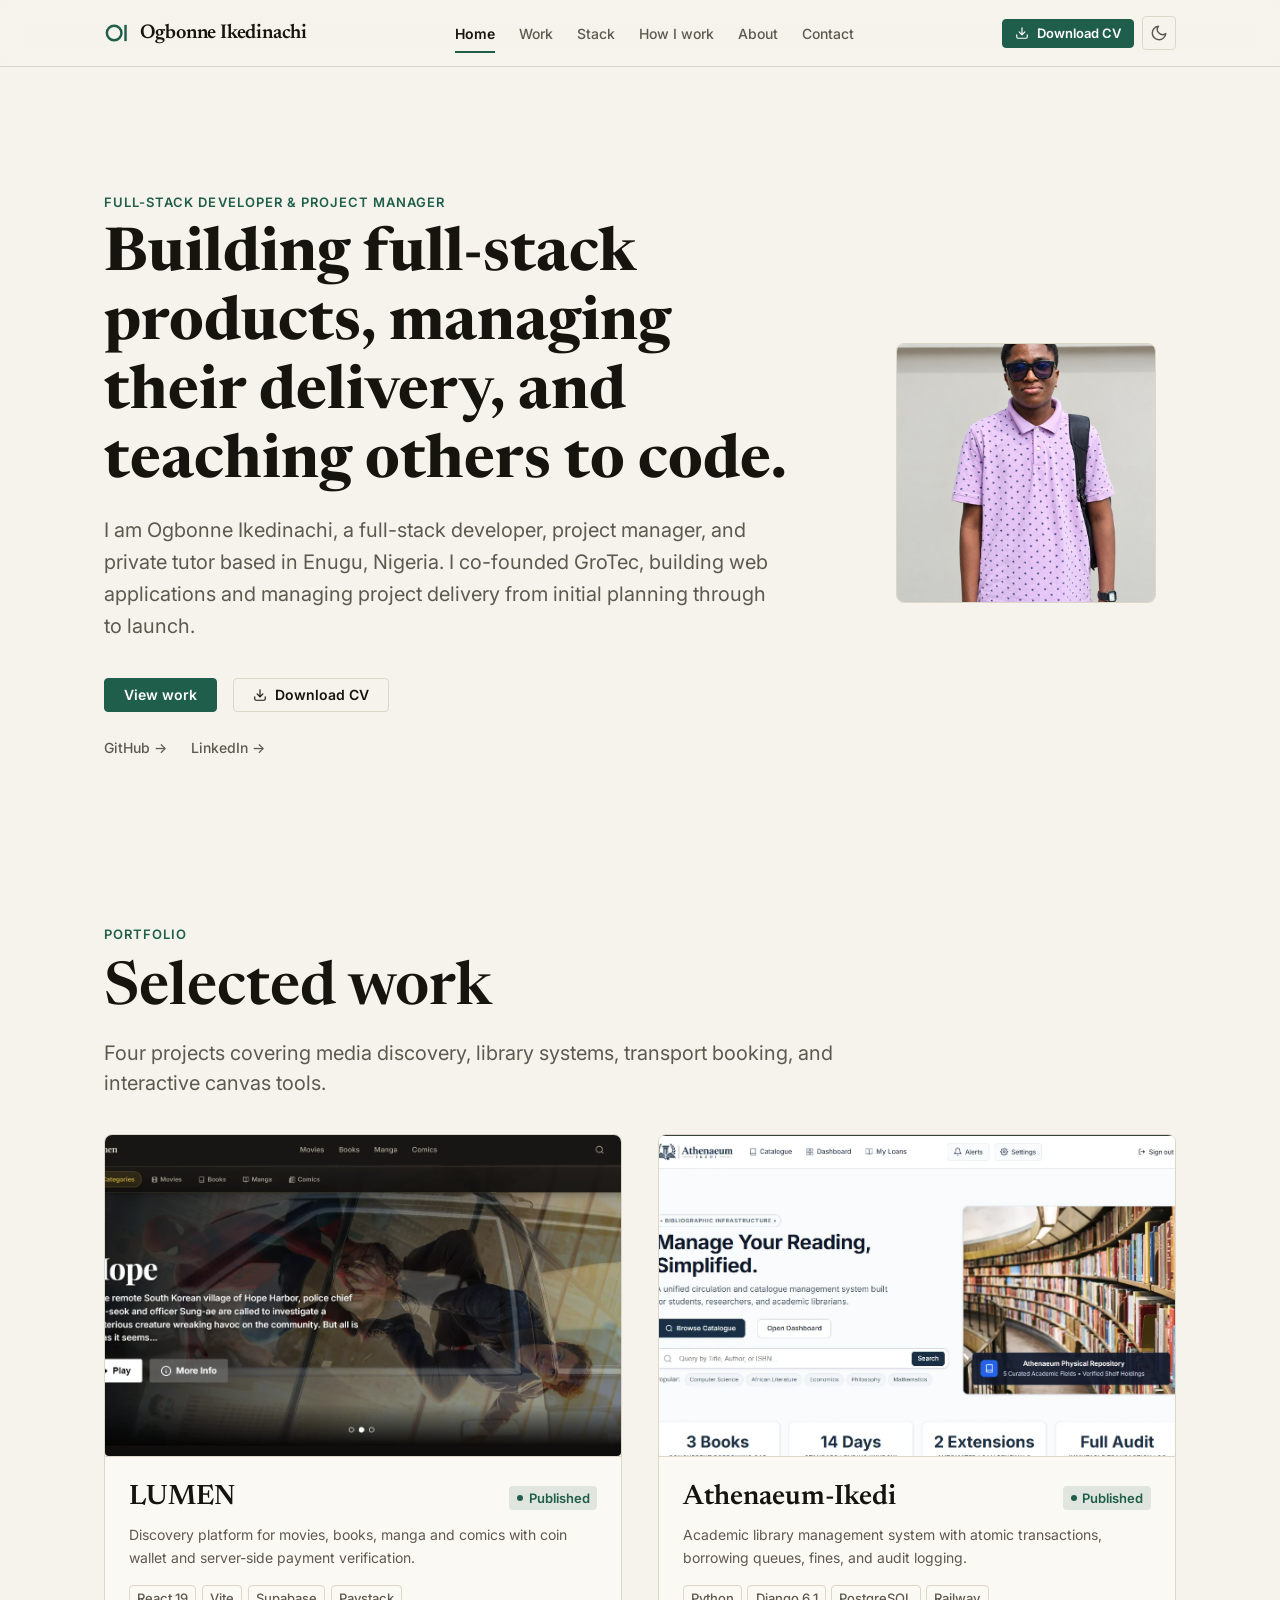
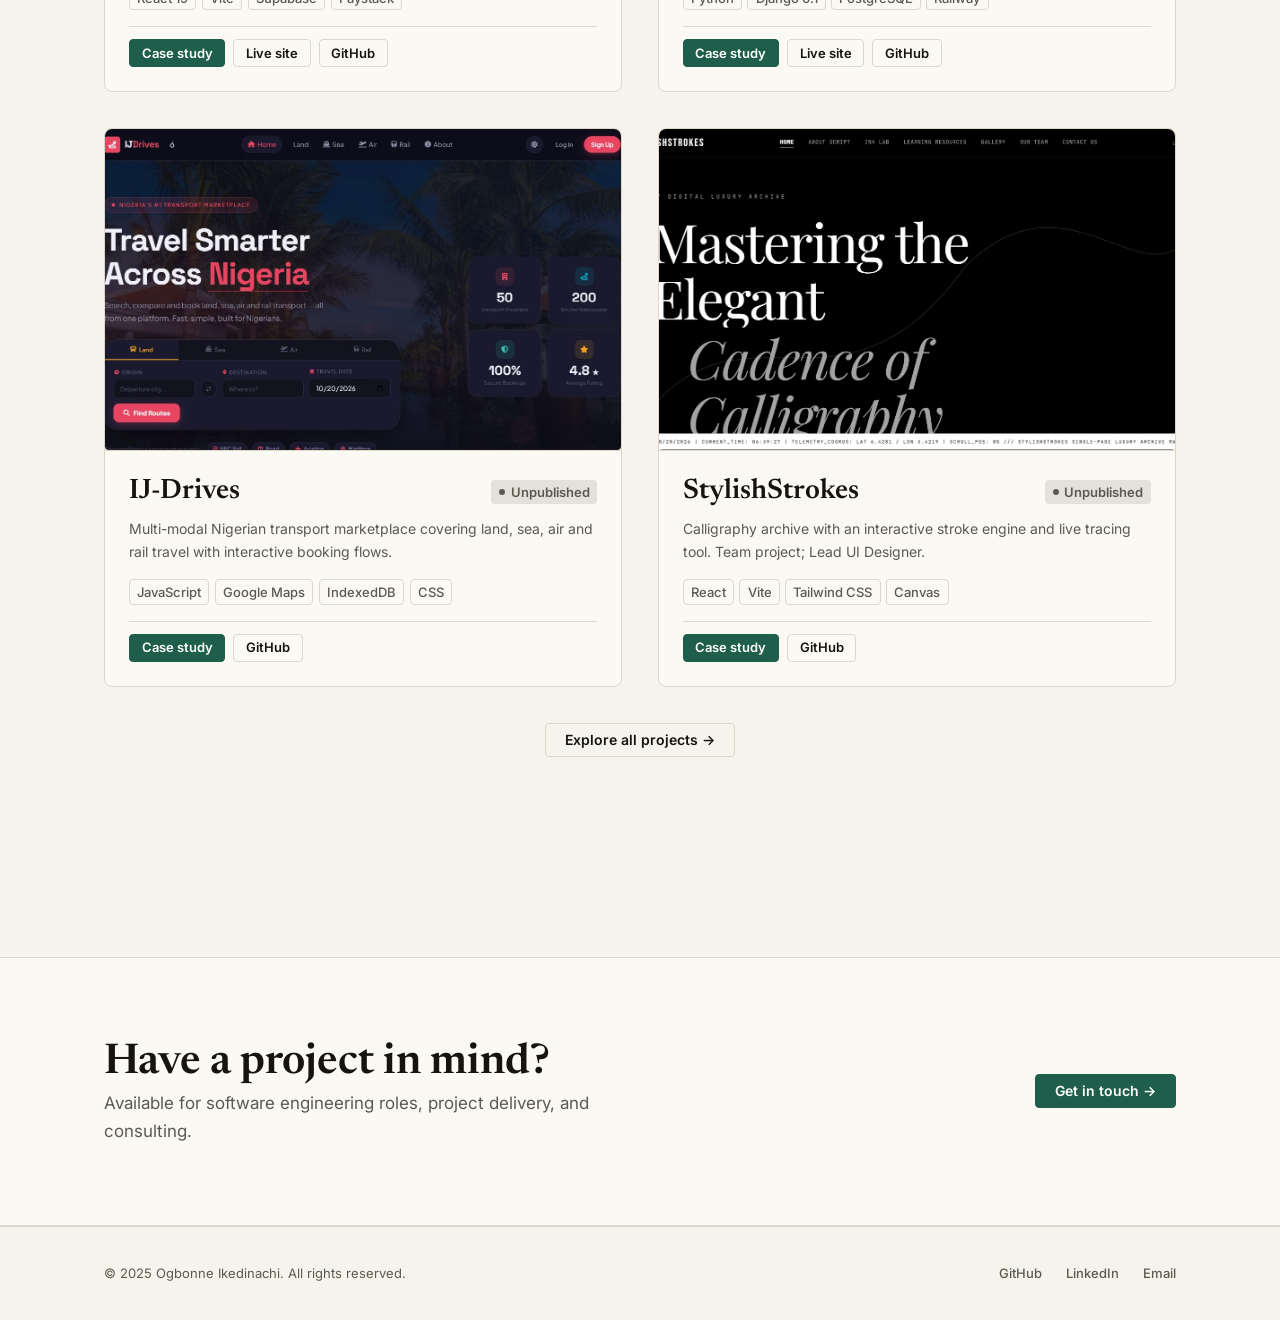
==== commit afcf17b8: "fixes" ====
--- a/index.html
+++ b/index.html
@@ -3,12 +3,12 @@
 <head>
   <meta charset="UTF-8" />
   <meta name="viewport" content="width=device-width, initial-scale=1.0" />
-  <title>Ogbonne Ikedinachi — Full-Stack Developer &amp; Project Manager</title>
+  <title>Ogbonne Ikedinachi | Full-Stack Developer &amp; Project Manager</title>
   <meta name="description" content="Ogbonne Ikedinachi is a full-stack developer, project manager, and private tutor based in Enugu, Nigeria. Co-founder of GroTec." />
   <link rel="canonical" href="https://ikedinachi.dev/" />
 
   <!-- Open Graph -->
-  <meta property="og:title" content="Ogbonne Ikedinachi — Full-Stack Developer &amp; Project Manager" />
+  <meta property="og:title" content="Ogbonne Ikedinachi | Full-Stack Developer &amp; Project Manager" />
   <meta property="og:description" content="Full-stack developer, project manager, and private tutor based in Enugu, Nigeria. Co-founder of GroTec." />
   <meta property="og:type" content="website" />
   <meta property="og:url" content="https://ikedinachi.dev/" />
@@ -16,7 +16,7 @@
 
   <!-- Twitter -->
   <meta name="twitter:card" content="summary_large_image" />
-  <meta name="twitter:title" content="Ogbonne Ikedinachi — Full-Stack Developer &amp; Project Manager" />
+  <meta name="twitter:title" content="Ogbonne Ikedinachi | Full-Stack Developer &amp; Project Manager" />
   <meta name="twitter:description" content="Full-stack developer, project manager, and private tutor based in Enugu, Nigeria. Co-founder of GroTec." />
 
   <!-- Favicons -->
@@ -84,7 +84,7 @@
   <!-- Header & Navigation -->
   <header class="site-header">
     <div class="container site-header__inner">
-      <a href="/" class="site-logo" aria-label="Ogbonne Ikedinachi — Home">
+      <a href="/" class="site-logo" aria-label="Ogbonne Ikedinachi, Home">
         <svg class="logo-mark" xmlns="http://www.w3.org/2000/svg" viewBox="0 0 64 64" role="img" aria-hidden="true">
           <circle cx="25" cy="32" r="18" fill="none" stroke="currentColor" stroke-width="6"/>
           <rect x="50" y="12" width="6" height="40" fill="currentColor"/>
@@ -131,7 +131,7 @@
         </svg>
         <span class="site-logo__wordmark">Ogbonne Ikedinachi</span>
       </span>
-      <button type="button" class="mobile-nav__close" id="mobile-menu-close" aria-label="Close menu">
+      <button type="button" class="mobile-menu-close" id="mobile-menu-close" aria-label="Close menu">
         <svg viewBox="0 0 24 24" fill="none" stroke="currentColor" stroke-width="2" stroke-linecap="round" aria-hidden="true"><line x1="18" y1="6" x2="6" y2="18"/><line x1="6" y1="6" x2="18" y2="18"/></svg>
       </button>
     </div>
@@ -156,7 +156,7 @@
             <span class="hero__eyebrow">Full-Stack Developer &amp; Project Manager</span>
             <h1 class="hero__positioning">Building full-stack products, managing their delivery, and teaching others&nbsp;to&nbsp;code.</h1>
             <p class="hero__intro">
-              I&rsquo;m Ogbonne Ikedinachi &mdash; a full-stack developer, project manager, and private tutor based in Enugu, Nigeria. I co-founded GroTec, where I engineer resilient web applications and guide projects from concept to launch with project management as my differentiator.
+              I am Ogbonne Ikedinachi, a full-stack developer, project manager, and private tutor based in Enugu, Nigeria. I co-founded GroTec, building web applications and managing project delivery from initial planning through to launch.
             </p>
             <div class="hero__cta-row">
               <a href="/work" class="btn btn--primary">View work</a>
@@ -199,7 +199,7 @@
         <div class="page-header" style="border-bottom: none; padding-block: 0 var(--space-xl);">
           <span class="page-header__label">Portfolio</span>
           <h2 class="page-header__title">Selected work</h2>
-          <p class="page-header__intro">Four full-stack applications showcasing end-to-end architecture, product management, and engineering rigor.</p>
+          <p class="page-header__intro">Four projects covering media discovery, library systems, transport booking, and interactive canvas tools.</p>
         </div>
 
         <div class="projects-grid">
@@ -341,7 +341,7 @@
       <div class="container cta-band__inner">
         <div>
           <h2 class="cta-band__title">Have a project in mind?</h2>
-          <p class="cta-band__desc">Available for engineering roles, technical delivery management, and select consulting projects.</p>
+          <p class="cta-band__desc">Available for software engineering roles, project delivery, and consulting.</p>
         </div>
         <a href="/contact" class="btn btn--primary">Get in touch &rarr;</a>
       </div>
--- a/assets/css/styles.css
+++ b/assets/css/styles.css
@@ -1,5 +1,5 @@
 /* ============================================================
-   OGBONNE IKEDINACHI — PORTFOLIO STYLES
+   OGBONNE IKEDINACHI | PORTFOLIO STYLES
    Single shared stylesheet for all pages.
    ============================================================ */
 
@@ -1139,7 +1139,7 @@
 }
 
 .process-card__list li::before {
-  content: "—";
+  content: "•";
   color: var(--accent);
 }
 
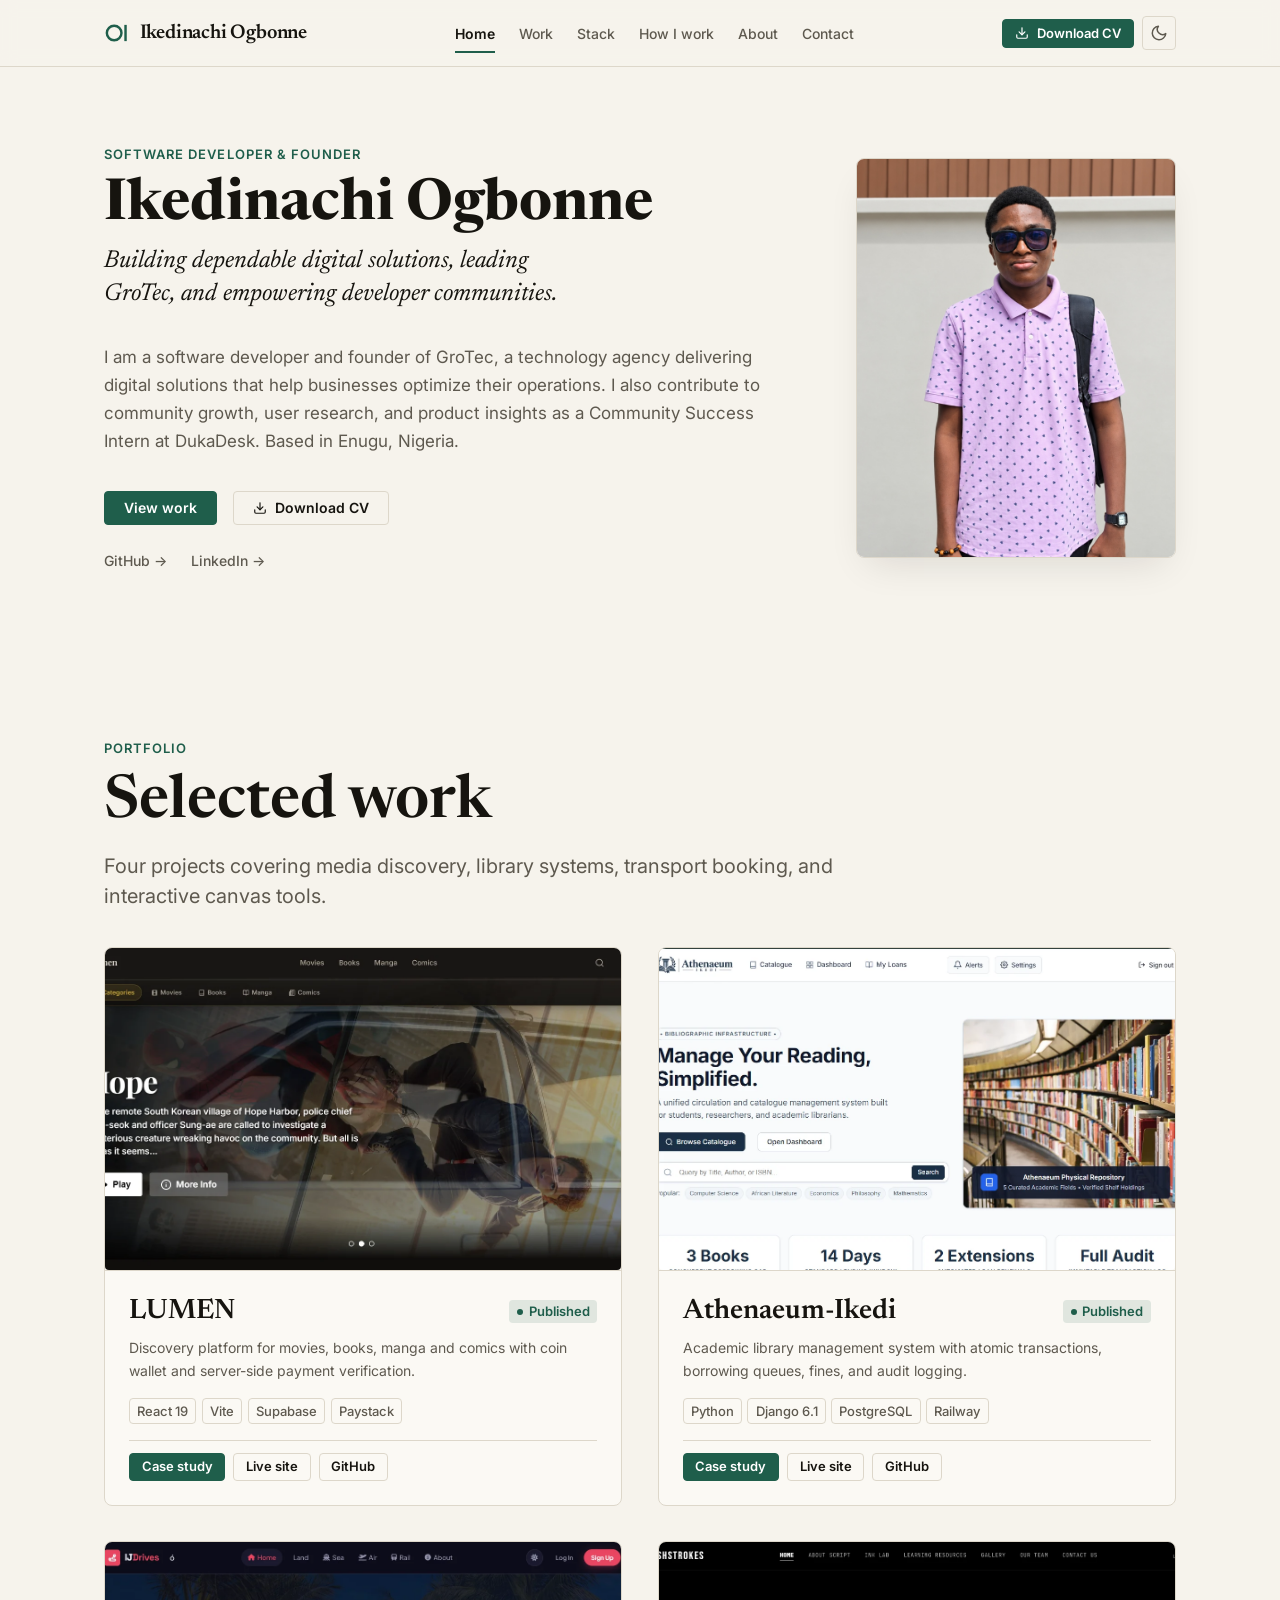
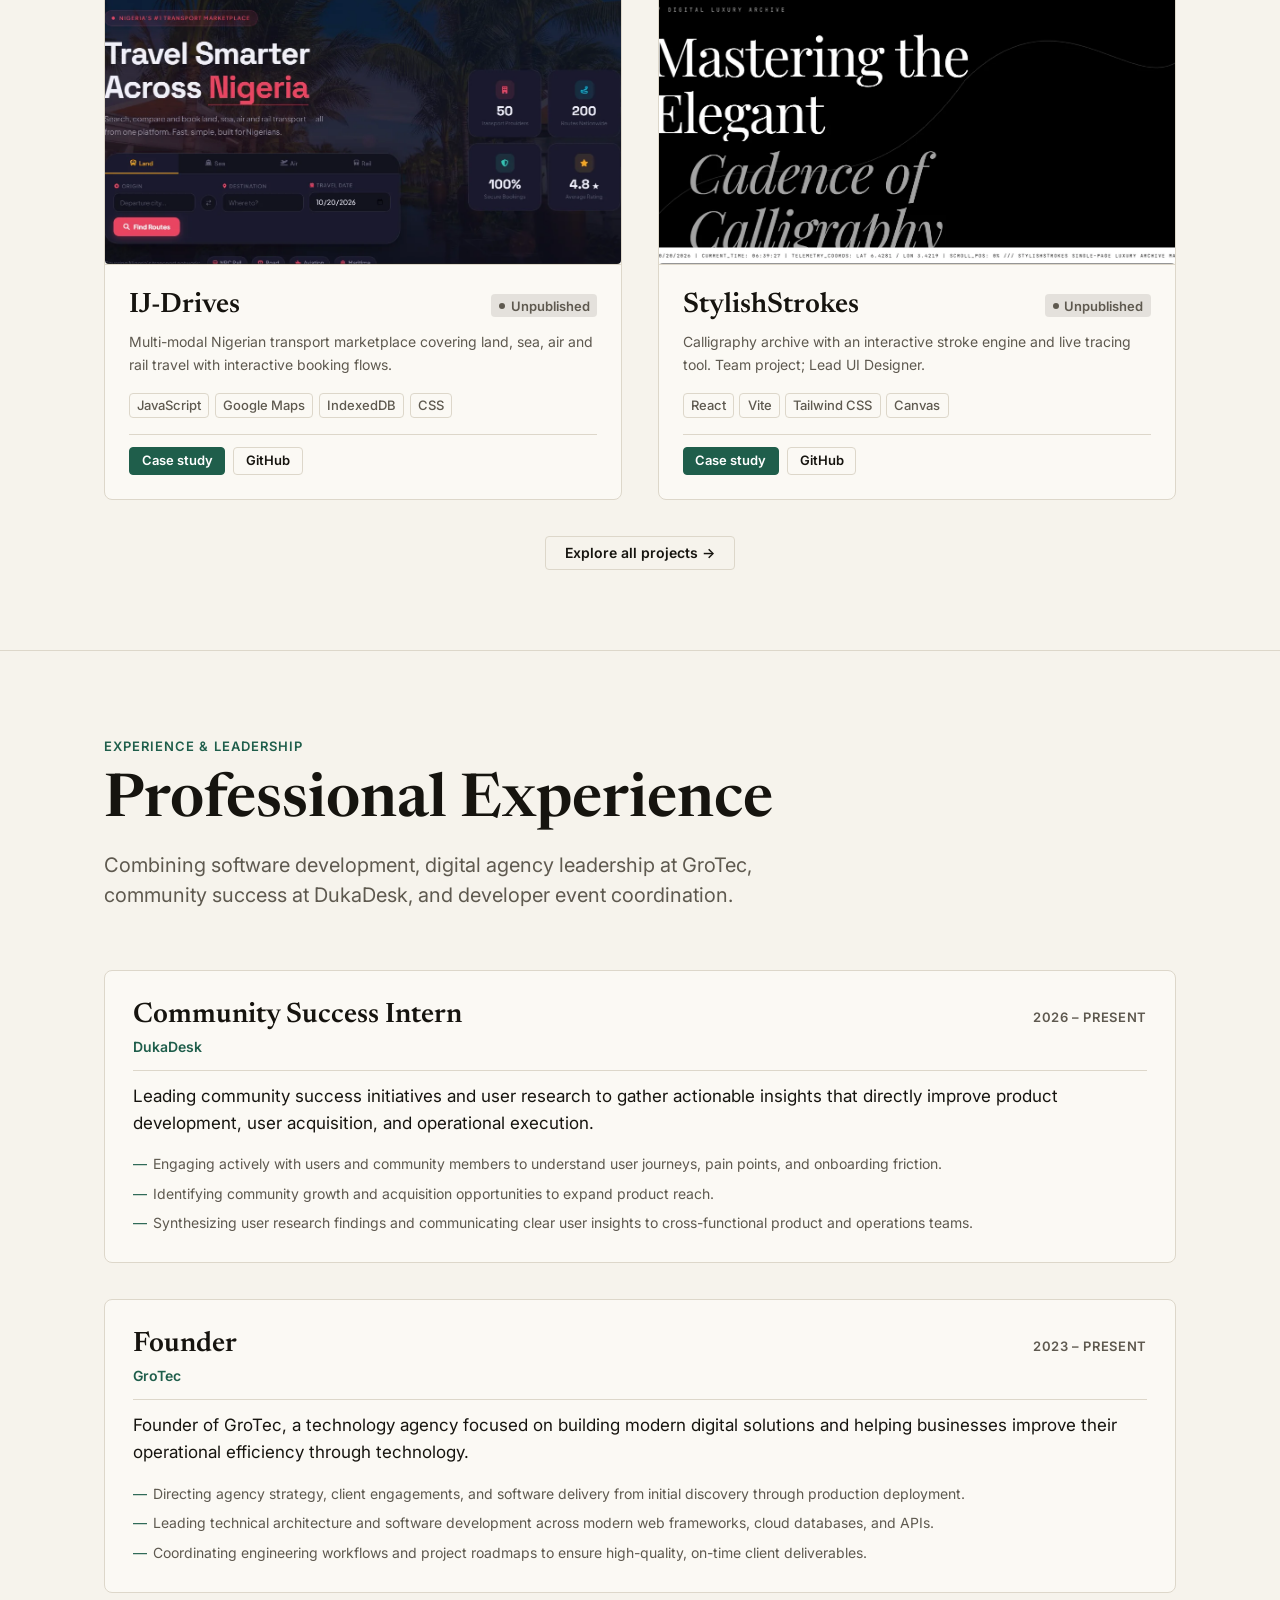
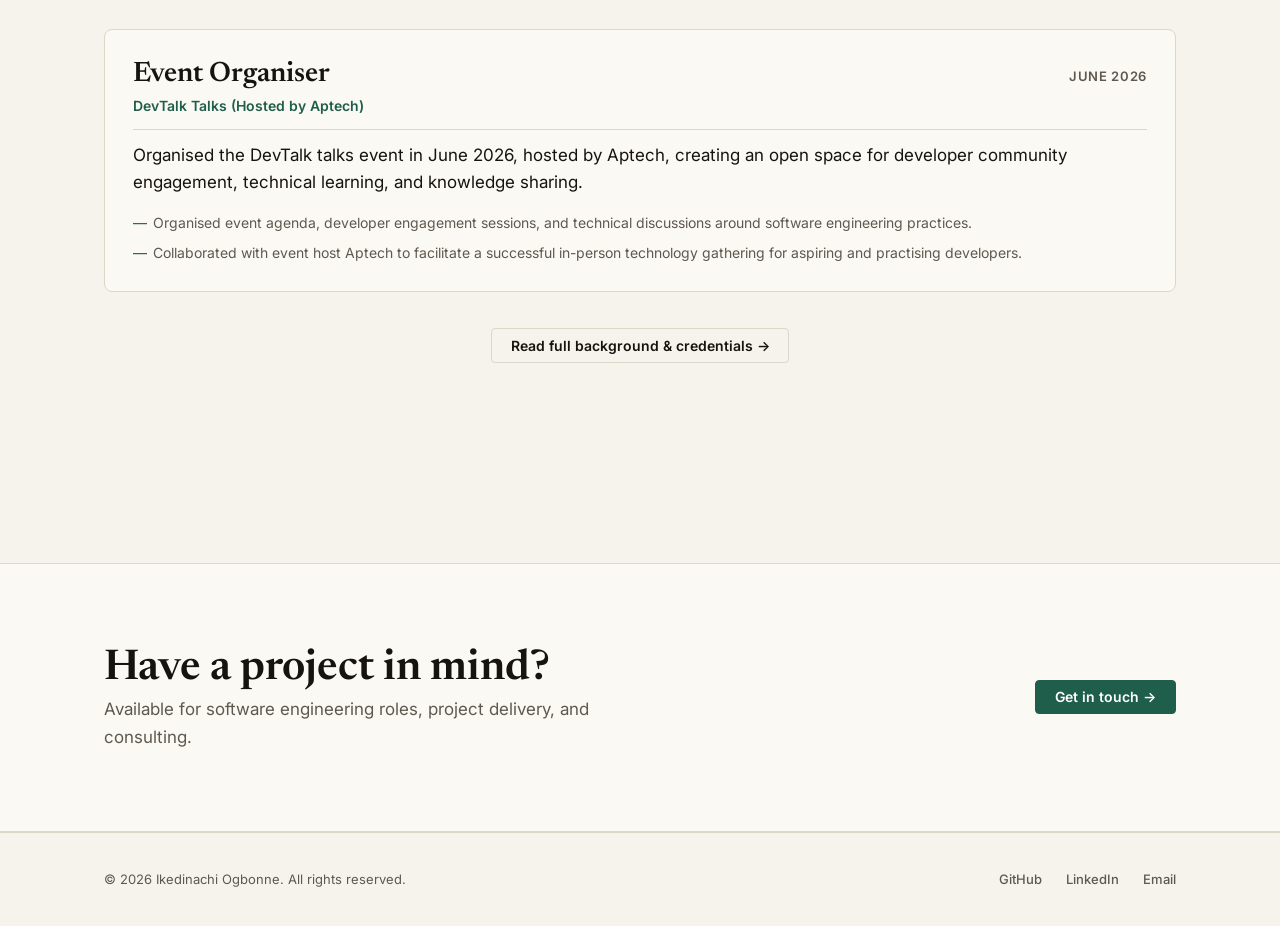
==== commit f3a2e269: "Email" ====
--- a/index.html
+++ b/index.html
@@ -3,21 +3,21 @@
 <head>
   <meta charset="UTF-8" />
   <meta name="viewport" content="width=device-width, initial-scale=1.0" />
-  <title>Ogbonne Ikedinachi | Full-Stack Developer &amp; Project Manager</title>
-  <meta name="description" content="Ogbonne Ikedinachi is a full-stack developer, project manager, and private tutor based in Enugu, Nigeria. Co-founder of GroTec." />
+  <title>Ikedinachi Ogbonne | Software Developer &amp; Founder</title>
+  <meta name="description" content="Ikedinachi Ogbonne is a software developer, founder of GroTec, and Community Success Intern at DukaDesk based in Enugu, Nigeria." />
   <link rel="canonical" href="https://ikedinachi.dev/" />
 
   <!-- Open Graph -->
-  <meta property="og:title" content="Ogbonne Ikedinachi | Full-Stack Developer &amp; Project Manager" />
-  <meta property="og:description" content="Full-stack developer, project manager, and private tutor based in Enugu, Nigeria. Co-founder of GroTec." />
+  <meta property="og:title" content="Ikedinachi Ogbonne | Software Developer &amp; Founder" />
+  <meta property="og:description" content="Software developer, founder of GroTec, and Community Success Intern at DukaDesk based in Enugu, Nigeria." />
   <meta property="og:type" content="website" />
   <meta property="og:url" content="https://ikedinachi.dev/" />
   <!-- TODO: Add og:image once a social preview card is designed -->
 
   <!-- Twitter -->
   <meta name="twitter:card" content="summary_large_image" />
-  <meta name="twitter:title" content="Ogbonne Ikedinachi | Full-Stack Developer &amp; Project Manager" />
-  <meta name="twitter:description" content="Full-stack developer, project manager, and private tutor based in Enugu, Nigeria. Co-founder of GroTec." />
+  <meta name="twitter:title" content="Ikedinachi Ogbonne | Software Developer &amp; Founder" />
+  <meta name="twitter:description" content="Software developer, founder of GroTec, and Community Success Intern at DukaDesk based in Enugu, Nigeria." />
 
   <!-- Favicons -->
   <link rel="icon" href="/assets/brand/favicon.svg" type="image/svg+xml" />
@@ -37,15 +37,15 @@
   {
     "@context": "https://schema.org",
     "@type": "Person",
-    "name": "Ogbonne Ikedinachi",
+    "name": "Ikedinachi Ogbonne",
     "givenName": "Ikedinachi",
     "familyName": "Ogbonne",
     "alternateName": "Ikedi",
     "url": "https://ikedinachi.dev/",
     "jobTitle": [
-      "Full-Stack Developer",
-      "Project Manager",
-      "Private Tutor"
+      "Software Developer",
+      "Founder",
+      "Community Success Intern"
     ],
     "worksFor": {
       "@type": "Organization",
@@ -71,11 +71,11 @@
 
   <!-- First-visit session loader -->
   <div class="site-loader" id="site-loader" aria-hidden="true">
-    <svg class="site-loader__mark" xmlns="http://www.w3.org/2000/svg" viewBox="0 0 64 64" role="img" aria-label="Ogbonne Ikedinachi monogram">
+    <svg class="site-loader__mark" xmlns="http://www.w3.org/2000/svg" viewBox="0 0 64 64" role="img" aria-label="Ikedinachi Ogbonne monogram">
       <circle cx="25" cy="32" r="18" fill="none" stroke="currentColor" stroke-width="6"/>
       <rect x="50" y="12" width="6" height="40" fill="currentColor"/>
     </svg>
-    <span class="site-loader__name">Ogbonne Ikedinachi</span>
+    <span class="site-loader__name">Ikedinachi Ogbonne</span>
   </div>
 
   <!-- Skip link -->
@@ -84,12 +84,15 @@
   <!-- Header & Navigation -->
   <header class="site-header">
     <div class="container site-header__inner">
-      <a href="/" class="site-logo" aria-label="Ogbonne Ikedinachi, Home">
+      <a href="/" class="site-logo" aria-label="Ikedinachi Ogbonne, Home">
         <svg class="logo-mark" xmlns="http://www.w3.org/2000/svg" viewBox="0 0 64 64" role="img" aria-hidden="true">
           <circle cx="25" cy="32" r="18" fill="none" stroke="currentColor" stroke-width="6"/>
           <rect x="50" y="12" width="6" height="40" fill="currentColor"/>
         </svg>
-        <span class="site-logo__wordmark">Ogbonne Ikedinachi</span>
+        <span class="site-logo__wordmark">
+          <span class="site-logo__name--full">Ikedinachi Ogbonne</span>
+          <span class="site-logo__name--short" aria-hidden="true">IO</span>
+        </span>
       </a>
 
       <nav class="site-nav" aria-label="Primary navigation">
@@ -129,7 +132,10 @@
           <circle cx="25" cy="32" r="18" fill="none" stroke="currentColor" stroke-width="6"/>
           <rect x="50" y="12" width="6" height="40" fill="currentColor"/>
         </svg>
-        <span class="site-logo__wordmark">Ogbonne Ikedinachi</span>
+        <span class="site-logo__wordmark">
+          <span class="site-logo__name--full">Ikedinachi Ogbonne</span>
+          <span class="site-logo__name--short" aria-hidden="true">IO</span>
+        </span>
       </span>
       <button type="button" class="mobile-menu-close" id="mobile-menu-close" aria-label="Close menu">
         <svg viewBox="0 0 24 24" fill="none" stroke="currentColor" stroke-width="2" stroke-linecap="round" aria-hidden="true"><line x1="18" y1="6" x2="6" y2="18"/><line x1="6" y1="6" x2="18" y2="18"/></svg>
@@ -152,11 +158,12 @@
     <section class="hero">
       <div class="container">
         <div class="hero__grid">
-          <div>
-            <span class="hero__eyebrow">Full-Stack Developer &amp; Project Manager</span>
-            <h1 class="hero__positioning">Building full-stack products, managing their delivery, and teaching others&nbsp;to&nbsp;code.</h1>
+          <div class="hero__content">
+            <span class="hero__eyebrow">Software Developer &amp; Founder</span>
+            <h1 class="hero__title">Ikedinachi Ogbonne</h1>
+            <p class="hero__positioning">Building dependable digital solutions, leading GroTec, and empowering developer communities.</p>
             <p class="hero__intro">
-              I am Ogbonne Ikedinachi, a full-stack developer, project manager, and private tutor based in Enugu, Nigeria. I co-founded GroTec, building web applications and managing project delivery from initial planning through to launch.
+              I am a software developer and founder of GroTec, a technology agency delivering digital solutions that help businesses optimize their operations. I also contribute to community growth, user research, and product insights as a Community Success Intern at DukaDesk. Based in Enugu, Nigeria.
             </p>
             <div class="hero__cta-row">
               <a href="/work" class="btn btn--primary">View work</a>
@@ -171,22 +178,24 @@
             </div>
           </div>
 
-          <!-- Profile Photo with Graceful Fallback -->
-          <div class="hero__photo-wrapper">
-            <img
-              src="/assets/img/photo.jpg"
-              alt="Ogbonne Ikedinachi"
-              class="hero__photo img-lazy"
-              width="260"
-              height="260"
-              onerror="this.style.display='none'; this.nextElementSibling.style.display='flex';"
-            />
-            <div class="hero__photo-fallback" style="display: none;">
-              <svg xmlns="http://www.w3.org/2000/svg" viewBox="0 0 64 64" role="img" aria-hidden="true">
-                <circle cx="25" cy="32" r="18" fill="none" stroke="currentColor" stroke-width="6"/>
-                <rect x="50" y="12" width="6" height="40" fill="currentColor"/>
-              </svg>
-              <span>Ogbonne Ikedinachi</span>
+          <!-- Profile Photo with Graceful Fallback & Intentional Framing -->
+          <div class="hero__media">
+            <div class="hero__photo-wrapper">
+              <img
+                src="/assets/img/photo.jpg"
+                alt="Portrait photograph of Ikedinachi Ogbonne"
+                class="hero__photo img-lazy"
+                width="320"
+                height="400"
+                onerror="this.style.display='none'; this.nextElementSibling.style.display='flex';"
+              />
+              <div class="hero__photo-fallback" style="display: none;">
+                <svg xmlns="http://www.w3.org/2000/svg" viewBox="0 0 64 64" role="img" aria-hidden="true">
+                  <circle cx="25" cy="32" r="18" fill="none" stroke="currentColor" stroke-width="6"/>
+                  <rect x="50" y="12" width="6" height="40" fill="currentColor"/>
+                </svg>
+                <span>Ikedinachi Ogbonne</span>
+              </div>
             </div>
           </div>
         </div>
@@ -336,6 +345,79 @@
       </div>
     </section>
 
+    <!-- Experience & Roles Overview -->
+    <section class="section" id="experience-overview">
+      <div class="container">
+        <div class="page-header" style="border-bottom: none; padding-block: 0 var(--space-xl);">
+          <span class="page-header__label">Experience &amp; Leadership</span>
+          <h2 class="page-header__title">Professional Experience</h2>
+          <p class="page-header__intro">Combining software development, digital agency leadership at GroTec, community success at DukaDesk, and developer event coordination.</p>
+        </div>
+
+        <div class="experience-list">
+          <!-- 1. DukaDesk -->
+          <article class="experience-card reveal">
+            <div class="experience-card__header">
+              <div class="experience-card__title-group">
+                <h3 class="experience-card__role">Community Success Intern</h3>
+                <span class="experience-card__company">DukaDesk</span>
+              </div>
+              <span class="experience-card__period">2026 – Present</span>
+            </div>
+            <p class="experience-card__desc">
+              Leading community success initiatives and user research to gather actionable insights that directly improve product development, user acquisition, and operational execution.
+            </p>
+            <ul class="experience-card__bullets">
+              <li>Engaging actively with users and community members to understand user journeys, pain points, and onboarding friction.</li>
+              <li>Identifying community growth and acquisition opportunities to expand product reach.</li>
+              <li>Synthesizing user research findings and communicating clear user insights to cross-functional product and operations teams.</li>
+            </ul>
+          </article>
+
+          <!-- 2. GroTec -->
+          <article class="experience-card reveal">
+            <div class="experience-card__header">
+              <div class="experience-card__title-group">
+                <h3 class="experience-card__role">Founder</h3>
+                <span class="experience-card__company">GroTec</span>
+              </div>
+              <span class="experience-card__period">2023 – Present</span>
+            </div>
+            <p class="experience-card__desc">
+              Founder of GroTec, a technology agency focused on building modern digital solutions and helping businesses improve their operational efficiency through technology.
+            </p>
+            <ul class="experience-card__bullets">
+              <li>Directing agency strategy, client engagements, and software delivery from initial discovery through production deployment.</li>
+              <li>Leading technical architecture and software development across modern web frameworks, cloud databases, and APIs.</li>
+              <li>Coordinating engineering workflows and project roadmaps to ensure high-quality, on-time client deliverables.</li>
+            </ul>
+          </article>
+
+          <!-- 3. DevTalk Talks -->
+          <article class="experience-card reveal">
+            <div class="experience-card__header">
+              <div class="experience-card__title-group">
+                <h3 class="experience-card__role">Event Organiser</h3>
+                <span class="experience-card__company">DevTalk Talks (Hosted by Aptech)</span>
+              </div>
+              <span class="experience-card__period">June 2026</span>
+            </div>
+            <p class="experience-card__desc">
+              Organised the DevTalk talks event in June 2026, hosted by Aptech, creating an open space for developer community engagement, technical learning, and knowledge sharing.
+            </p>
+            <ul class="experience-card__bullets">
+              <li>Organised event agenda, developer engagement sessions, and technical discussions around software engineering practices.</li>
+              <li>Collaborated with event host Aptech to facilitate a successful in-person technology gathering for aspiring and practising developers.</li>
+            </ul>
+          </article>
+        </div>
+
+        <div style="margin-top: var(--space-xl); text-align: center;">
+          <a href="/about" class="btn btn--secondary">Read full background &amp; credentials &rarr;</a>
+        </div>
+      </div>
+    </section>
+
     <!-- Closing Call To Action Band -->
     <section class="cta-band">
       <div class="container cta-band__inner">
@@ -351,7 +433,7 @@
   <!-- Footer -->
   <footer class="site-footer">
     <div class="container site-footer__inner">
-      <p class="site-footer__copyright">&copy; 2025 Ogbonne Ikedinachi. All rights reserved.</p>
+      <p class="site-footer__copyright">&copy; 2026 Ikedinachi Ogbonne. All rights reserved.</p>
       <div class="site-footer__links">
         <a href="https://github.com/Ikedi-21" class="site-footer__link" target="_blank" rel="noopener noreferrer">GitHub</a>
         <a href="https://www.linkedin.com/in/ikedinachi-ogbonne-81129539b" class="site-footer__link" target="_blank" rel="noopener noreferrer">LinkedIn</a>
--- a/assets/css/styles.css
+++ b/assets/css/styles.css
@@ -308,6 +308,25 @@
 
 .site-logo__wordmark {
   color: var(--ink);
+  display: inline-flex;
+  align-items: center;
+}
+
+.site-logo__name--full {
+  display: none;
+}
+
+.site-logo__name--short {
+  display: inline;
+}
+
+@media (min-width: 48rem) {
+  .site-logo__name--full {
+    display: inline;
+  }
+  .site-logo__name--short {
+    display: none;
+  }
 }
 
 .site-nav__links {
@@ -677,7 +696,7 @@
 
 /* ---------- Home: Hero Section ---------- */
 .hero {
-  padding-block: var(--space-4xl) var(--space-3xl);
+  padding-block: clamp(var(--space-2xl), 6vw, var(--space-4xl)) var(--space-3xl);
 }
 
 .hero__grid {
@@ -687,15 +706,23 @@
   align-items: center;
 }
 
-@media (min-width: 52rem) {
+@media (min-width: 54rem) {
   .hero__grid {
-    grid-template-columns: 1fr 280px;
-    gap: var(--space-3xl);
-  }
+    grid-template-columns: minmax(0, 1.35fr) minmax(280px, 330px);
+    gap: clamp(2.5rem, 5vw, 4.5rem);
+    align-items: center;
+  }
+}
+
+.hero__content {
+  display: flex;
+  flex-direction: column;
 }
 
 .hero__eyebrow {
-  display: inline-block;
+  display: inline-flex;
+  align-items: center;
+  gap: 0.5rem;
   font-size: var(--text-xs);
   font-weight: 600;
   letter-spacing: 0.08em;
@@ -704,18 +731,30 @@
   margin-bottom: var(--space-xs);
 }
 
+.hero__title {
+  font-size: clamp(2.4rem, 2rem + 2vw, 3.6rem);
+  line-height: 1.1;
+  margin-bottom: var(--space-xs);
+  color: var(--ink);
+}
+
 .hero__positioning {
-  font-size: var(--text-3xl);
-  line-height: 1.15;
+  font-family: var(--font-heading);
+  font-size: clamp(1.2rem, 1.05rem + 0.6vw, 1.65rem);
+  font-weight: 400;
+  font-style: italic;
+  line-height: 1.35;
+  color: var(--ink);
   margin-bottom: var(--space-md);
+  text-wrap: balance;
 }
 
 .hero__intro {
-  font-size: var(--text-lg);
+  font-size: var(--text-base);
   color: var(--muted);
   max-width: 42rem;
   margin-bottom: var(--space-xl);
-  line-height: 1.6;
+  line-height: 1.65;
 }
 
 .hero__cta-row {
@@ -744,24 +783,40 @@
   color: var(--ink);
 }
 
+/* Profile Photo Framing */
+.hero__media {
+  display: flex;
+  justify-content: center;
+}
+
+@media (min-width: 54rem) {
+  .hero__media {
+    justify-content: flex-end;
+  }
+}
+
 .hero__photo-wrapper {
   position: relative;
-  width: 220px;
-  height: 220px;
+  width: 100%;
+  max-width: 280px;
+  aspect-ratio: 4 / 5;
   margin-inline: auto;
   border-radius: var(--radius-md);
   border: var(--border);
   overflow: hidden;
   background-color: var(--surface);
-  display: flex;
-  align-items: center;
-  justify-content: center;
-}
-
-@media (min-width: 52rem) {
+  box-shadow: 0 16px 36px -12px color-mix(in srgb, var(--ink) 12%, transparent);
+  transition: transform var(--transition-base), box-shadow var(--transition-base);
+}
+
+.hero__photo-wrapper:hover {
+  transform: translateY(-2px);
+  box-shadow: 0 20px 42px -12px color-mix(in srgb, var(--ink) 18%, transparent);
+}
+
+@media (min-width: 54rem) {
   .hero__photo-wrapper {
-    width: 260px;
-    height: 260px;
+    max-width: 320px;
     margin-inline: 0;
   }
 }
@@ -770,6 +825,7 @@
   width: 100%;
   height: 100%;
   object-fit: cover;
+  object-position: center 15%;
 }
 
 .hero__photo-fallback {
@@ -780,6 +836,7 @@
   color: var(--muted);
   text-align: center;
   padding: var(--space-md);
+  height: 100%;
 }
 
 .hero__photo-fallback svg {
@@ -1314,6 +1371,249 @@
   width: 18px;
   height: 18px;
   color: var(--accent);
+}
+
+/* ---------- Experience Timeline & Cards ---------- */
+.experience-list {
+  display: flex;
+  flex-direction: column;
+  gap: var(--space-xl);
+  margin-top: var(--space-lg);
+}
+
+.experience-card {
+  background-color: var(--surface);
+  border: var(--border);
+  border-radius: var(--radius-md);
+  padding: clamp(1.25rem, 3vw, 1.75rem);
+  transition: transform var(--transition-base), border-color var(--transition-base);
+}
+
+.experience-card:hover {
+  border-color: var(--muted);
+  transform: translateY(-2px);
+}
+
+.experience-card__header {
+  display: flex;
+  flex-direction: column;
+  gap: var(--space-2xs);
+  margin-bottom: var(--space-sm);
+  padding-bottom: var(--space-sm);
+  border-bottom: var(--border);
+}
+
+@media (min-width: 44rem) {
+  .experience-card__header {
+    flex-direction: row;
+    justify-content: space-between;
+    align-items: baseline;
+  }
+}
+
+.experience-card__title-group {
+  display: flex;
+  flex-direction: column;
+  gap: 0.15rem;
+}
+
+.experience-card__role {
+  font-family: var(--font-heading);
+  font-size: var(--text-xl);
+  font-weight: 600;
+  color: var(--ink);
+}
+
+.experience-card__company {
+  font-size: var(--text-sm);
+  font-weight: 600;
+  color: var(--accent);
+}
+
+.experience-card__period {
+  font-size: var(--text-xs);
+  font-weight: 600;
+  letter-spacing: 0.05em;
+  text-transform: uppercase;
+  color: var(--muted);
+}
+
+.experience-card__desc {
+  font-size: var(--text-base);
+  color: var(--ink);
+  line-height: 1.6;
+  margin-bottom: var(--space-md);
+}
+
+.experience-card__bullets {
+  display: flex;
+  flex-direction: column;
+  gap: var(--space-xs);
+}
+
+.experience-card__bullets li {
+  font-size: var(--text-sm);
+  color: var(--muted);
+  padding-left: 1.25rem;
+  position: relative;
+  line-height: 1.55;
+}
+
+.experience-card__bullets li::before {
+  content: "—";
+  position: absolute;
+  left: 0;
+  color: var(--accent);
+}
+
+/* Event Specific Accommodating Layout */
+.event-layout {
+  display: grid;
+  grid-template-columns: 1fr;
+  gap: var(--space-lg);
+  align-items: start;
+}
+
+@media (min-width: 48rem) {
+  .event-layout--with-media {
+    grid-template-columns: minmax(0, 1.4fr) minmax(240px, 300px);
+  }
+}
+
+.event-photo-frame {
+  border: var(--border);
+  border-radius: var(--radius-md);
+  overflow: hidden;
+  background-color: var(--surface);
+  box-shadow: 0 12px 28px -10px color-mix(in srgb, var(--ink) 10%, transparent);
+}
+
+.event-photo-frame img {
+  width: 100%;
+  height: auto;
+  aspect-ratio: 4 / 3;
+  object-fit: cover;
+  display: block;
+}
+
+.event-photo-caption {
+  padding: 0.65rem 0.9rem;
+  font-size: var(--text-xs);
+  color: var(--muted);
+  border-top: var(--border);
+  background-color: var(--surface);
+  line-height: 1.45;
+}
+
+/* ---------- Contact Form ---------- */
+.contact-form-section {
+  margin-top: var(--space-3xl);
+  padding-top: var(--space-2xl);
+  border-top: var(--border);
+}
+
+.contact-form {
+  background-color: var(--surface);
+  border: var(--border);
+  border-radius: var(--radius-md);
+  padding: clamp(1.25rem, 4vw, 2.25rem);
+  margin-top: var(--space-lg);
+}
+
+.contact-form__row {
+  display: grid;
+  grid-template-columns: 1fr;
+  gap: var(--space-md);
+  margin-bottom: var(--space-md);
+}
+
+@media (min-width: 40rem) {
+  .contact-form__row--two {
+    grid-template-columns: 1fr 1fr;
+  }
+}
+
+.form-group {
+  display: flex;
+  flex-direction: column;
+  gap: var(--space-2xs);
+  margin-bottom: var(--space-md);
+}
+
+.form-label {
+  font-size: var(--text-xs);
+  font-weight: 600;
+  letter-spacing: 0.04em;
+  text-transform: uppercase;
+  color: var(--ink);
+}
+
+.form-label .required {
+  color: #C0392B;
+  margin-left: 0.2rem;
+}
+
+.form-control {
+  width: 100%;
+  padding: 0.75rem 0.9rem;
+  font-family: var(--font-body);
+  font-size: var(--text-sm);
+  color: var(--ink);
+  background-color: var(--bg);
+  border: var(--border);
+  border-radius: var(--radius-sm);
+  transition: border-color var(--transition-base), box-shadow var(--transition-base);
+}
+
+.form-control:focus {
+  outline: none;
+  border-color: var(--accent);
+  box-shadow: 0 0 0 3px color-mix(in srgb, var(--accent) 25%, transparent);
+}
+
+.form-control.is-invalid {
+  border-color: #C0392B;
+}
+
+.form-error {
+  font-size: var(--text-xs);
+  color: #C0392B;
+  display: none;
+  margin-top: 0.25rem;
+}
+
+.form-error.is-visible {
+  display: block;
+}
+
+.form-status {
+  padding: var(--space-md);
+  border-radius: var(--radius-sm);
+  margin-bottom: var(--space-md);
+  font-size: var(--text-sm);
+  display: none;
+  line-height: 1.5;
+}
+
+.form-status--success {
+  background-color: color-mix(in srgb, #27AE60 12%, transparent);
+  border: 1px solid color-mix(in srgb, #27AE60 35%, transparent);
+  color: var(--ink);
+}
+
+.form-status--error {
+  background-color: color-mix(in srgb, #C0392B 12%, transparent);
+  border: 1px solid color-mix(in srgb, #C0392B 35%, transparent);
+  color: var(--ink);
+}
+
+.form-status.is-visible {
+  display: block;
+}
+
+.btn[aria-busy="true"] {
+  opacity: 0.75;
+  cursor: wait;
 }
 
 /* ---------- Closing Call To Action Band ---------- */
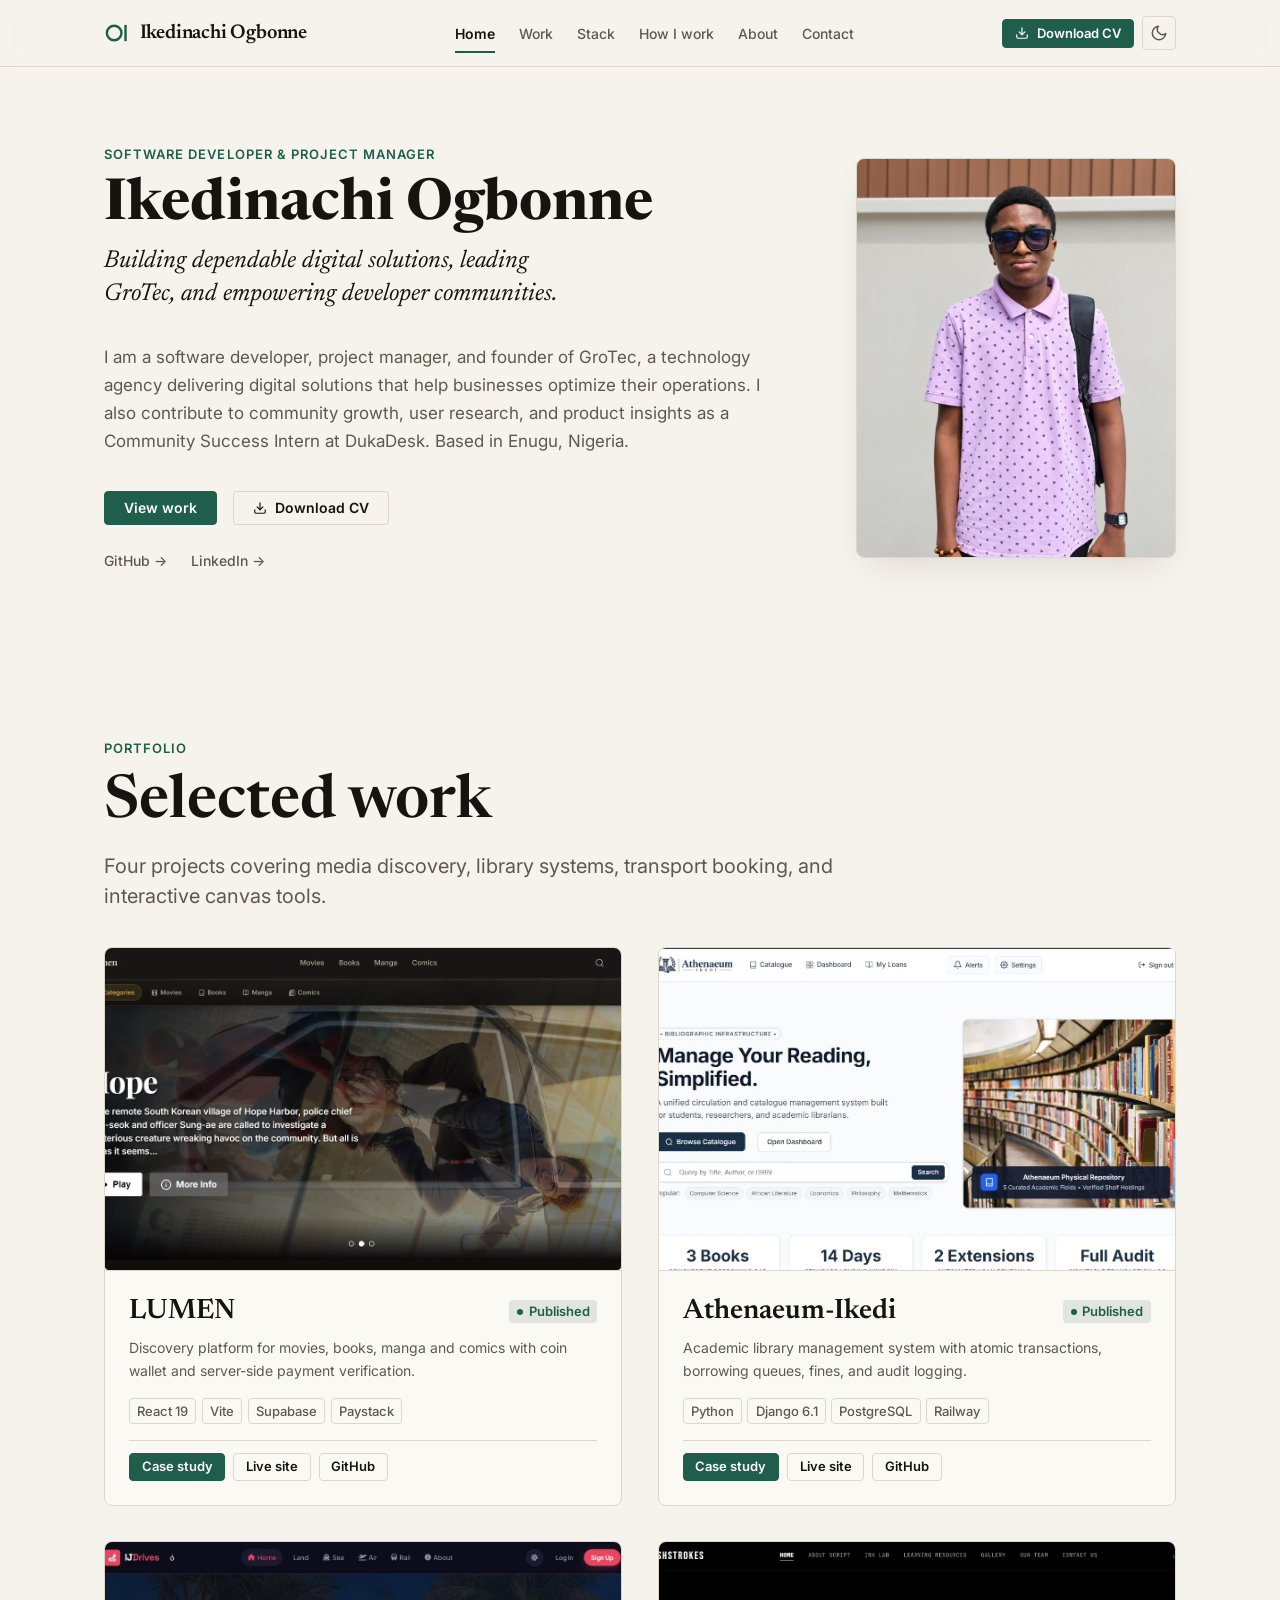
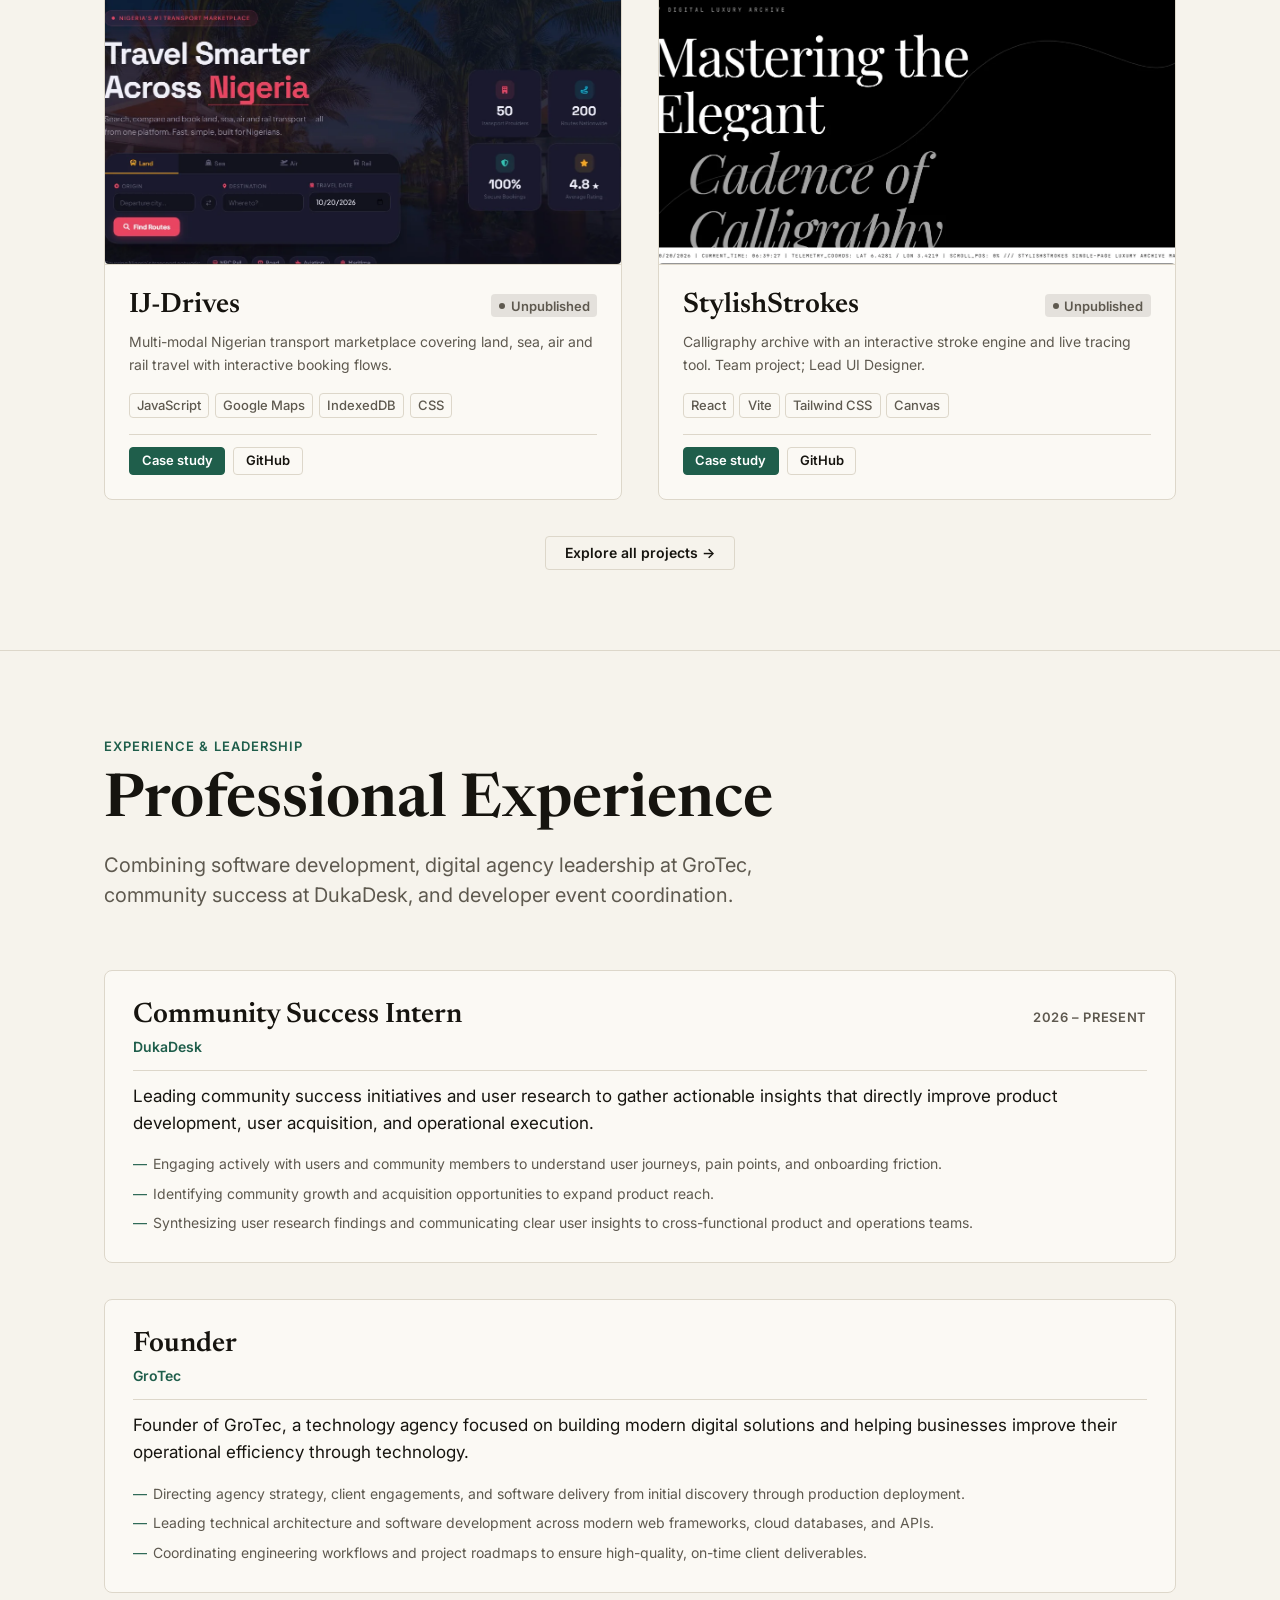
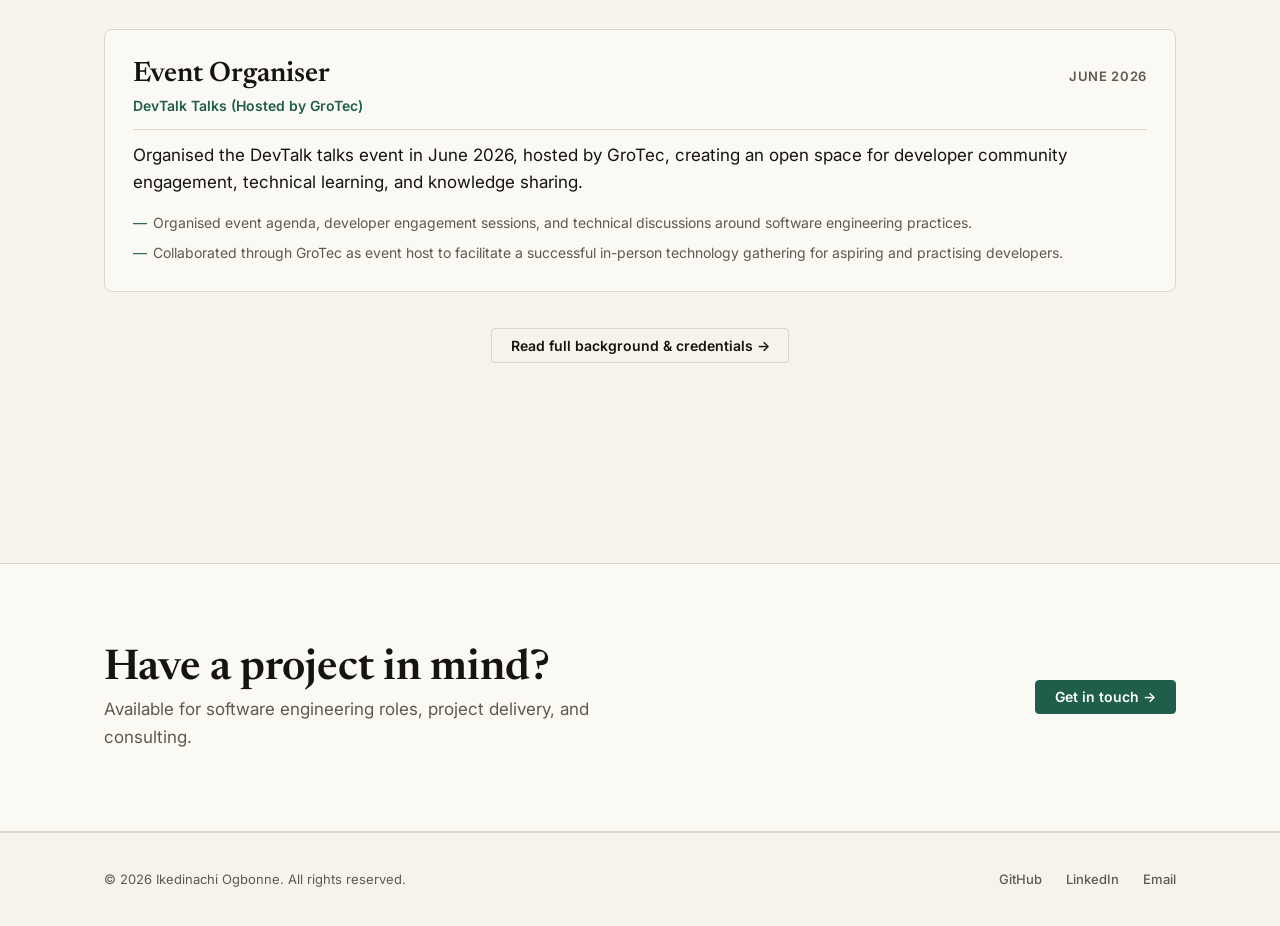
==== commit 27d64b1c: "about" ====
--- a/index.html
+++ b/index.html
@@ -3,21 +3,21 @@
 <head>
   <meta charset="UTF-8" />
   <meta name="viewport" content="width=device-width, initial-scale=1.0" />
-  <title>Ikedinachi Ogbonne | Software Developer &amp; Founder</title>
-  <meta name="description" content="Ikedinachi Ogbonne is a software developer, founder of GroTec, and Community Success Intern at DukaDesk based in Enugu, Nigeria." />
+  <title>Ikedinachi Ogbonne | Software Developer &amp; Project Manager</title>
+  <meta name="description" content="Ikedinachi Ogbonne is a software developer, project manager, founder of GroTec, and Community Success Intern at DukaDesk based in Enugu, Nigeria." />
   <link rel="canonical" href="https://ikedinachi.dev/" />
 
   <!-- Open Graph -->
-  <meta property="og:title" content="Ikedinachi Ogbonne | Software Developer &amp; Founder" />
-  <meta property="og:description" content="Software developer, founder of GroTec, and Community Success Intern at DukaDesk based in Enugu, Nigeria." />
+  <meta property="og:title" content="Ikedinachi Ogbonne | Software Developer &amp; Project Manager" />
+  <meta property="og:description" content="Software developer, project manager, founder of GroTec, and Community Success Intern at DukaDesk based in Enugu, Nigeria." />
   <meta property="og:type" content="website" />
   <meta property="og:url" content="https://ikedinachi.dev/" />
   <!-- TODO: Add og:image once a social preview card is designed -->
 
   <!-- Twitter -->
   <meta name="twitter:card" content="summary_large_image" />
-  <meta name="twitter:title" content="Ikedinachi Ogbonne | Software Developer &amp; Founder" />
-  <meta name="twitter:description" content="Software developer, founder of GroTec, and Community Success Intern at DukaDesk based in Enugu, Nigeria." />
+  <meta name="twitter:title" content="Ikedinachi Ogbonne | Software Developer &amp; Project Manager" />
+  <meta name="twitter:description" content="Software developer, project manager, founder of GroTec, and Community Success Intern at DukaDesk based in Enugu, Nigeria." />
 
   <!-- Favicons -->
   <link rel="icon" href="/assets/brand/favicon.svg" type="image/svg+xml" />
@@ -44,13 +44,13 @@
     "url": "https://ikedinachi.dev/",
     "jobTitle": [
       "Software Developer",
+      "Project Manager",
       "Founder",
       "Community Success Intern"
     ],
     "worksFor": {
       "@type": "Organization",
-      "name": "GroTec",
-      "foundingDate": "2023"
+      "name": "GroTec"
     },
     "address": {
       "@type": "PostalAddress",
@@ -159,11 +159,11 @@
       <div class="container">
         <div class="hero__grid">
           <div class="hero__content">
-            <span class="hero__eyebrow">Software Developer &amp; Founder</span>
+            <span class="hero__eyebrow">Software Developer &amp; Project Manager</span>
             <h1 class="hero__title">Ikedinachi Ogbonne</h1>
             <p class="hero__positioning">Building dependable digital solutions, leading GroTec, and empowering developer communities.</p>
             <p class="hero__intro">
-              I am a software developer and founder of GroTec, a technology agency delivering digital solutions that help businesses optimize their operations. I also contribute to community growth, user research, and product insights as a Community Success Intern at DukaDesk. Based in Enugu, Nigeria.
+              I am a software developer, project manager, and founder of GroTec, a technology agency delivering digital solutions that help businesses optimize their operations. I also contribute to community growth, user research, and product insights as a Community Success Intern at DukaDesk. Based in Enugu, Nigeria.
             </p>
             <div class="hero__cta-row">
               <a href="/work" class="btn btn--primary">View work</a>
@@ -381,7 +381,6 @@
                 <h3 class="experience-card__role">Founder</h3>
                 <span class="experience-card__company">GroTec</span>
               </div>
-              <span class="experience-card__period">2023 – Present</span>
             </div>
             <p class="experience-card__desc">
               Founder of GroTec, a technology agency focused on building modern digital solutions and helping businesses improve their operational efficiency through technology.
@@ -398,16 +397,16 @@
             <div class="experience-card__header">
               <div class="experience-card__title-group">
                 <h3 class="experience-card__role">Event Organiser</h3>
-                <span class="experience-card__company">DevTalk Talks (Hosted by Aptech)</span>
+                <span class="experience-card__company">DevTalk Talks (Hosted by GroTec)</span>
               </div>
               <span class="experience-card__period">June 2026</span>
             </div>
             <p class="experience-card__desc">
-              Organised the DevTalk talks event in June 2026, hosted by Aptech, creating an open space for developer community engagement, technical learning, and knowledge sharing.
+              Organised the DevTalk talks event in June 2026, hosted by GroTec, creating an open space for developer community engagement, technical learning, and knowledge sharing.
             </p>
             <ul class="experience-card__bullets">
               <li>Organised event agenda, developer engagement sessions, and technical discussions around software engineering practices.</li>
-              <li>Collaborated with event host Aptech to facilitate a successful in-person technology gathering for aspiring and practising developers.</li>
+              <li>Collaborated through GroTec as event host to facilitate a successful in-person technology gathering for aspiring and practising developers.</li>
             </ul>
           </article>
         </div>
--- a/assets/css/styles.css
+++ b/assets/css/styles.css
@@ -300,6 +300,7 @@
 }
 
 .site-logo .logo-mark {
+  display: none;
   width: 26px;
   height: 26px;
   color: var(--accent);
@@ -317,16 +318,36 @@
 }
 
 .site-logo__name--short {
-  display: inline;
+  display: inline-block;
+  font-family: var(--font-heading);
+  font-size: var(--text-xl);
+  font-weight: 700;
+  letter-spacing: -0.02em;
+  line-height: 1;
 }
 
 @media (min-width: 48rem) {
+  .site-logo .logo-mark {
+    display: block;
+  }
   .site-logo__name--full {
     display: inline;
   }
   .site-logo__name--short {
     display: none;
   }
+}
+
+.mobile-nav__header .site-logo .logo-mark {
+  display: block;
+}
+
+.mobile-nav__header .site-logo__name--full {
+  display: inline;
+}
+
+.mobile-nav__header .site-logo__name--short {
+  display: none;
 }
 
 .site-nav__links {
@@ -375,6 +396,7 @@
   display: flex;
   align-items: center;
   gap: var(--space-xs);
+  flex-shrink: 0;
 }
 
 /* Theme Toggle Button */
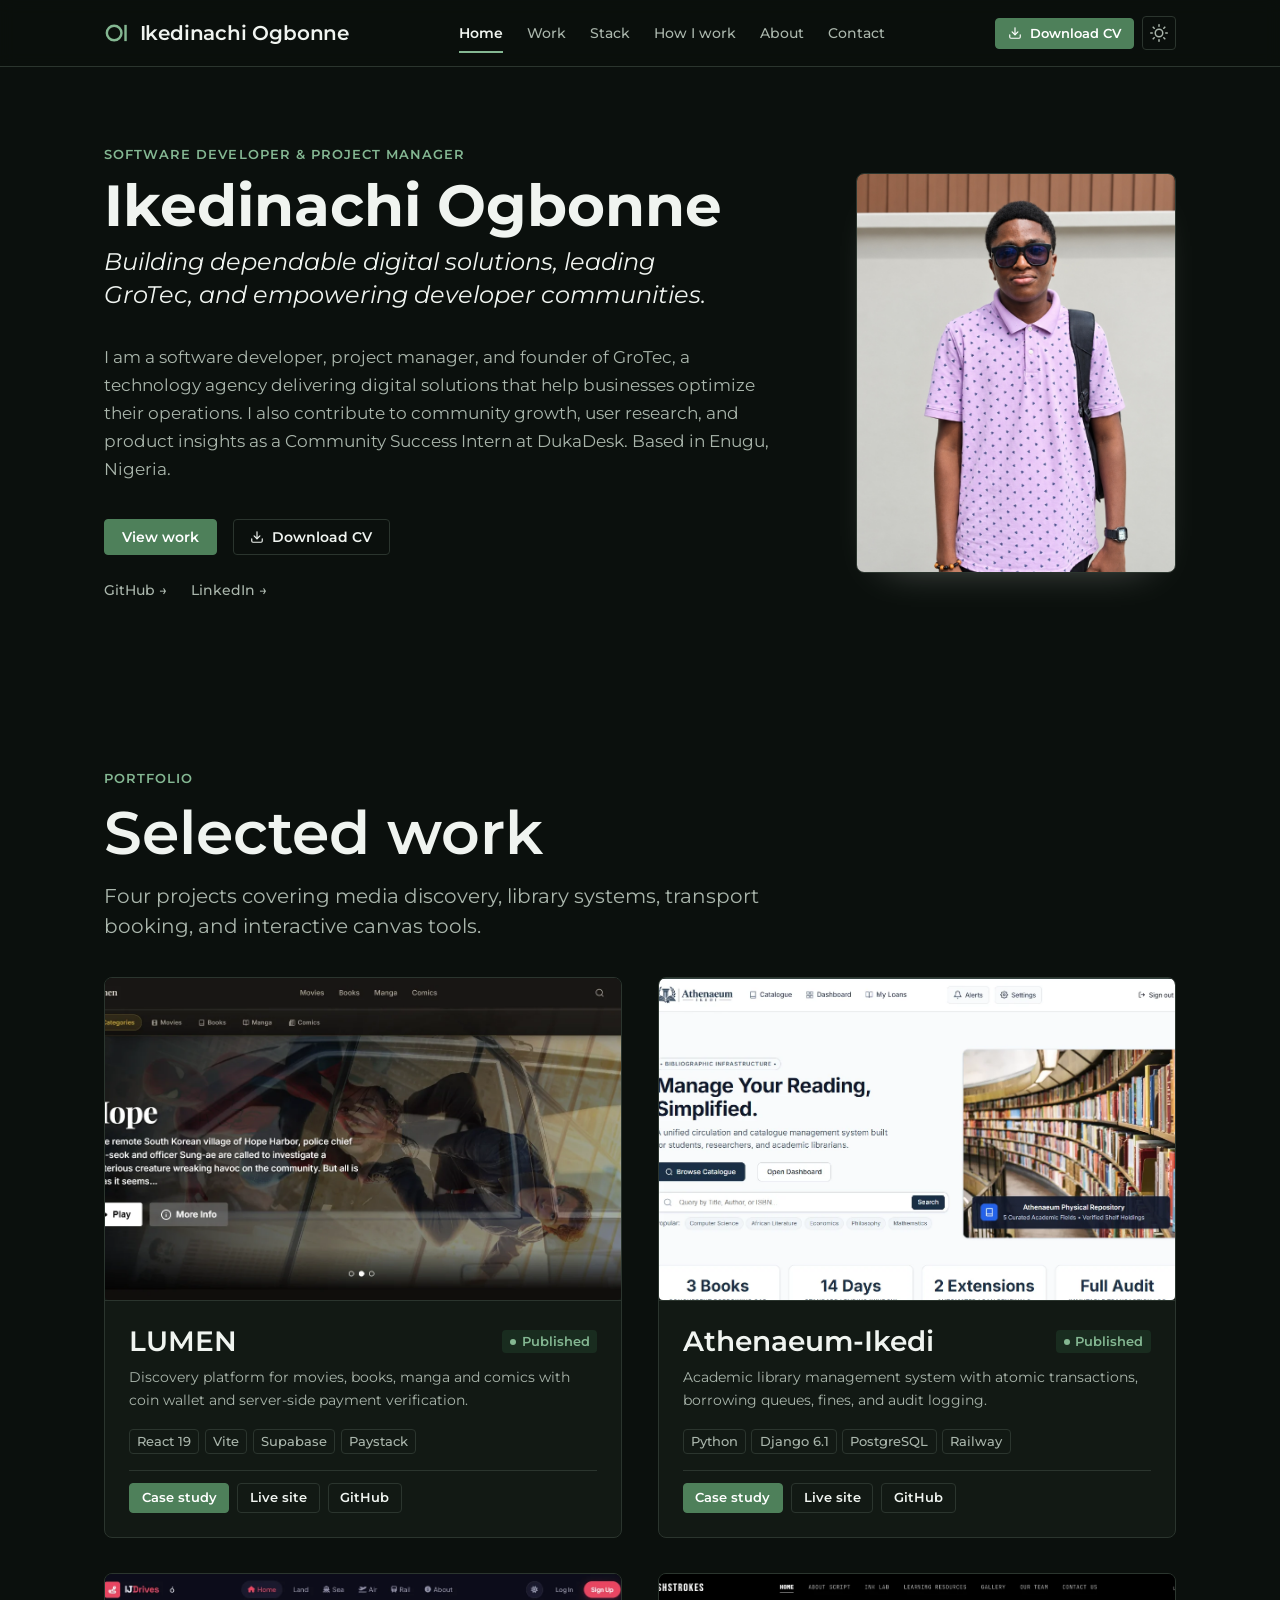
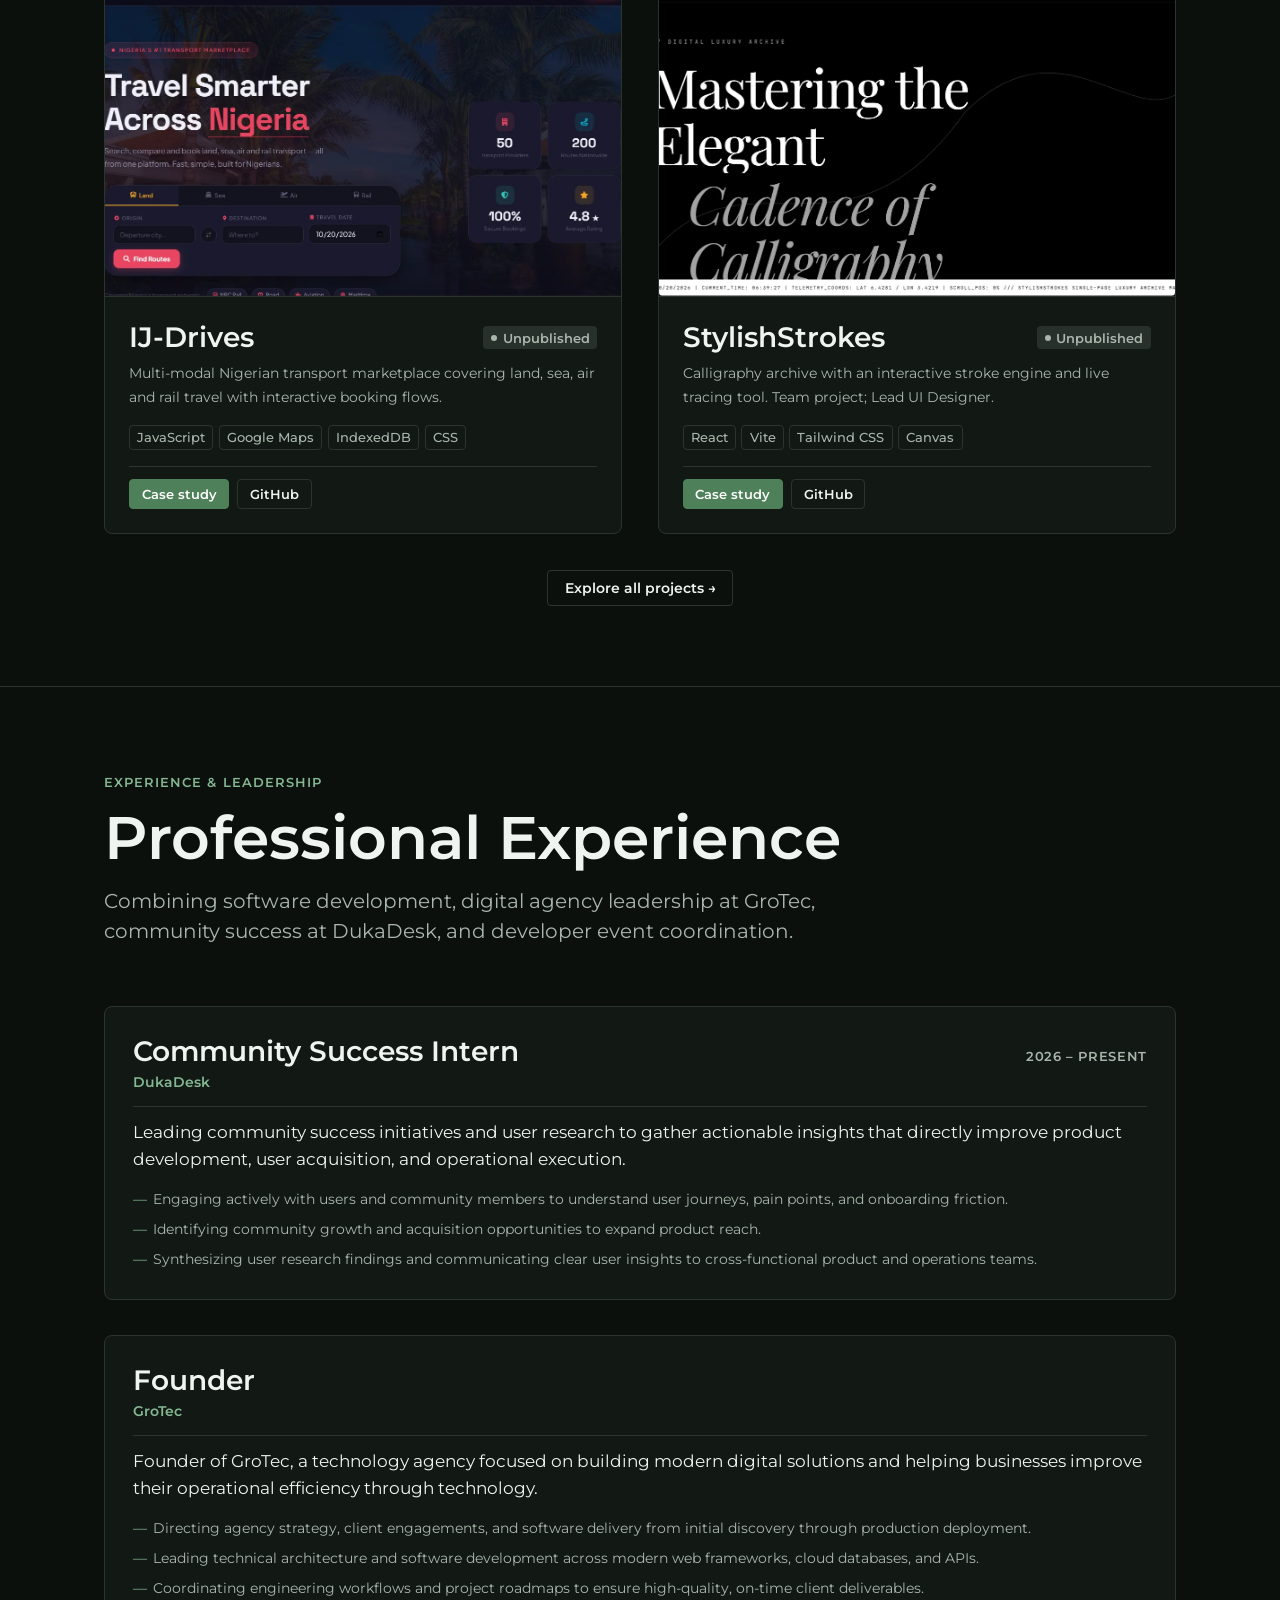
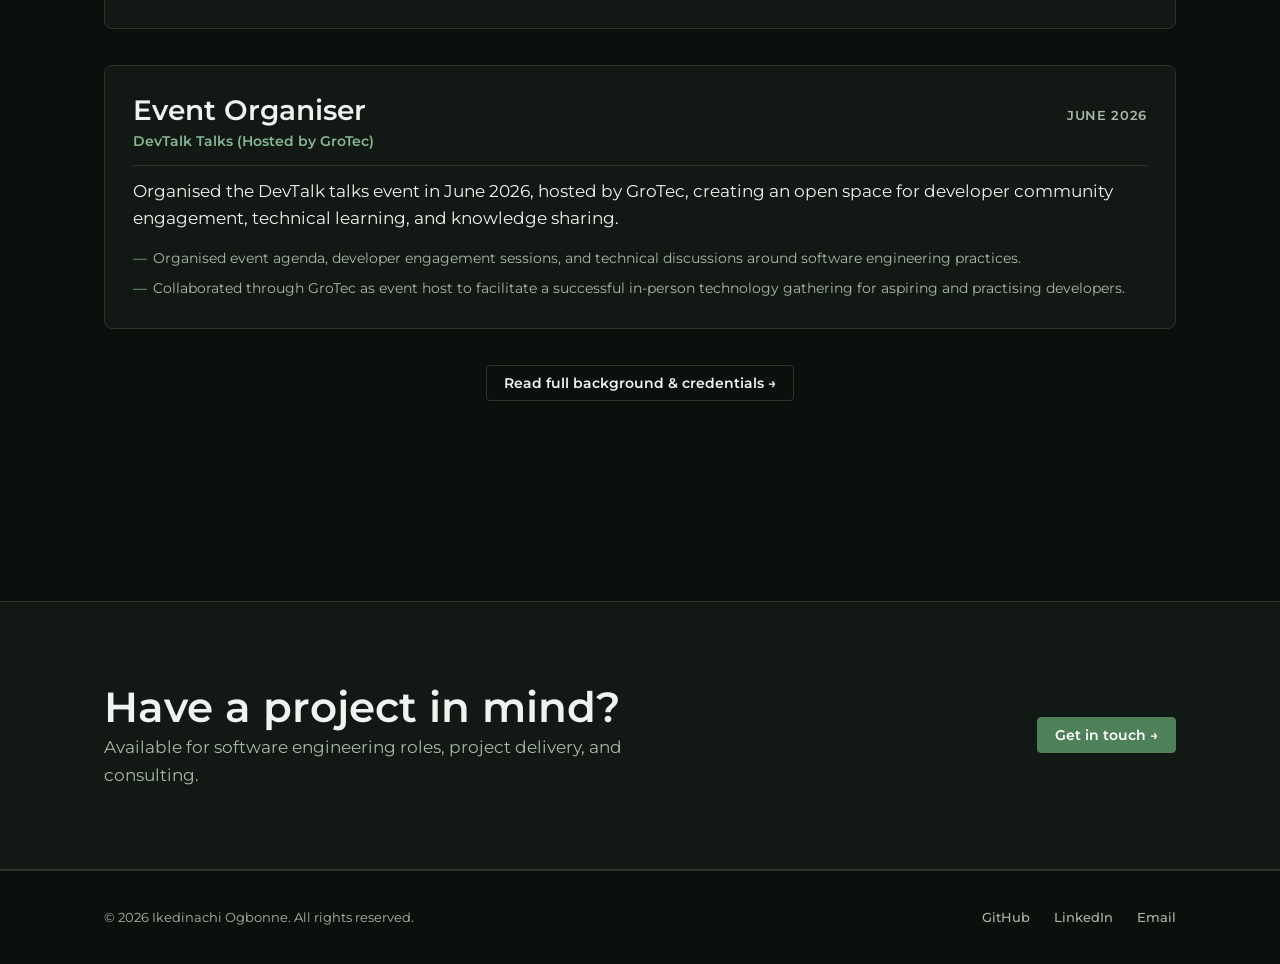
==== commit 6f6cfe34: "fonts" ====
--- a/index.html
+++ b/index.html
@@ -24,10 +24,10 @@
   <link rel="icon" href="/assets/brand/favicon-32.png" sizes="32x32" type="image/png" />
   <link rel="apple-touch-icon" href="/assets/brand/apple-touch-icon.png" />
 
-  <!-- Google Fonts: Newsreader & Inter -->
+  <!-- Google Fonts: Montserrat -->
   <link rel="preconnect" href="https://fonts.googleapis.com" />
   <link rel="preconnect" href="https://fonts.gstatic.com" crossorigin />
-  <link rel="stylesheet" href="https://fonts.googleapis.com/css2?family=Inter:wght@400;500;600;700&family=Newsreader:ital,opsz,wght@0,6..72,400;0,6..72,600;0,6..72,700;1,6..72,400&display=swap" />
+  <link rel="stylesheet" href="https://fonts.googleapis.com/css2?family=Montserrat:wght@400;500;600;700;800&amp;display=swap" />
 
   <!-- Single shared stylesheet -->
   <link rel="stylesheet" href="/assets/css/styles.css" />
--- a/assets/css/styles.css
+++ b/assets/css/styles.css
@@ -16,18 +16,27 @@
 
 /* ---------- CSS Custom Properties (Design Tokens) ---------- */
 :root {
-  /* Light theme (default) */
-  --bg: #F6F3EC;
-  --surface: #FBF9F4;
-  --ink: #16140F;
-  --muted: #5E594F;
-  --line: #DDD7CA;
-  --accent: #1F5E4B;
+  /*
+   * Premium hunter-green palette:
+   * #0B100D base, #121914 surfaces, #4E805A controls,
+   * #84B792 links/highlights, #1B3021 soft green surfaces.
+   * Measured contrast: accent text on base 8.38:1; white on
+   * control green 4.61:1; white on hover green 4.99:1.
+   */
+  --bg: #0B100D;
+  --surface: #121914;
+  --ink: #F0F4F0;
+  --muted: #AAB6AC;
+  --line: #2B352E;
+  --accent: #84B792;
+  --accent-strong: #4E805A;
+  --accent-hover: #4A7A55;
+  --accent-soft: #1B3021;
   --on-accent: #FFFFFF;
 
   /* Typography */
-  --font-heading: 'Newsreader', Georgia, serif;
-  --font-body: 'Inter', system-ui, -apple-system, BlinkMacSystemFont, 'Segoe UI', Roboto, sans-serif;
+  --font-heading: 'Montserrat', system-ui, -apple-system, BlinkMacSystemFont, 'Segoe UI', sans-serif;
+  --font-body: 'Montserrat', system-ui, -apple-system, BlinkMacSystemFont, 'Segoe UI', sans-serif;
 
   /* Type scale (fluid) */
   --text-xs: clamp(0.75rem, 0.72rem + 0.15vw, 0.8125rem);
@@ -65,25 +74,31 @@
 /* System dark theme */
 @media (prefers-color-scheme: dark) {
   :root:not([data-theme="light"]) {
-    --bg: #12110E;
-    --surface: #1A1915;
-    --ink: #EDE8DC;
-    --muted: #A39D90;
-    --line: #2B2923;
-    --accent: #6FBF9F;
-    --on-accent: #12110E;
+    --bg: #0B100D;
+    --surface: #121914;
+    --ink: #F0F4F0;
+    --muted: #AAB6AC;
+    --line: #2B352E;
+    --accent: #84B792;
+    --accent-strong: #4E805A;
+    --accent-hover: #4A7A55;
+    --accent-soft: #1B3021;
+    --on-accent: #FFFFFF;
   }
 }
 
 /* Manual dark theme toggle */
 :root[data-theme="dark"] {
-  --bg: #12110E;
-  --surface: #1A1915;
-  --ink: #EDE8DC;
-  --muted: #A39D90;
-  --line: #2B2923;
-  --accent: #6FBF9F;
-  --on-accent: #12110E;
+  --bg: #0B100D;
+  --surface: #121914;
+  --ink: #F0F4F0;
+  --muted: #AAB6AC;
+  --line: #2B352E;
+  --accent: #84B792;
+  --accent-strong: #4E805A;
+  --accent-hover: #4A7A55;
+  --accent-soft: #1B3021;
+  --on-accent: #FFFFFF;
 }
 
 /* Manual light theme toggle */
@@ -93,9 +108,15 @@
   --ink: #16140F;
   --muted: #5E594F;
   --line: #DDD7CA;
-  --accent: #1F5E4B;
+  --accent: #355E3B;
+  --accent-strong: #355E3B;
+  --accent-hover: #294A30;
+  --accent-soft: #E4EEE6;
   --on-accent: #FFFFFF;
 }
+
+:root:not([data-theme="light"]) { color-scheme: dark; }
+:root[data-theme="light"] { color-scheme: light; }
 
 /* ---------- Reset & Base ---------- */
 *,
@@ -390,6 +411,26 @@
   right: 0;
   height: 2px;
   background-color: var(--accent);
+  transform: scaleX(1);
+  transform-origin: left;
+}
+
+.site-nav__link::after {
+  transform: scaleX(0);
+  transform-origin: right;
+  transition: transform 0.3s cubic-bezier(0.22, 1, 0.36, 1);
+}
+
+.site-nav__link:hover::after {
+  content: "";
+  position: absolute;
+  bottom: -4px;
+  left: 0;
+  right: 0;
+  height: 2px;
+  background-color: var(--accent);
+  transform: scaleX(1);
+  transform-origin: left;
 }
 
 .site-header__actions {
@@ -425,9 +466,9 @@
   height: 18px;
 }
 
-/* Light mode shows moon icon */
-.theme-toggle__sun { display: none; }
-.theme-toggle__moon { display: block; }
+/* The default palette is dark; the light theme shows the moon icon. */
+.theme-toggle__sun { display: block; }
+.theme-toggle__moon { display: none; }
 
 /* Dark mode shows sun icon */
 @media (prefers-color-scheme: dark) {
@@ -477,12 +518,14 @@
   gap: var(--space-lg);
   opacity: 0;
   visibility: hidden;
-  transition: opacity var(--transition-base), visibility var(--transition-base);
+  transform: translateY(-8px);
+  transition: opacity 0.28s ease, transform 0.38s cubic-bezier(0.22, 1, 0.36, 1), visibility 0.28s ease;
 }
 
 .mobile-nav[aria-hidden="false"] {
   opacity: 1;
   visibility: visible;
+  transform: translateY(0);
 }
 
 .mobile-nav__header {
@@ -594,7 +637,7 @@
   display: inline-flex;
   align-items: center;
   gap: 0.5rem;
-  padding: 0.65em 1.35em;
+  padding: 0.72em 1.2em;
   font-family: var(--font-body);
   font-size: var(--text-sm);
   font-weight: 600;
@@ -620,14 +663,14 @@
 }
 
 .btn--primary {
-  background-color: var(--accent);
+  background-color: var(--accent-strong);
   color: var(--on-accent);
-  border-color: var(--accent);
+  border-color: var(--accent-strong);
 }
 
 .btn--primary:hover {
-  background-color: color-mix(in srgb, var(--accent) 85%, black);
-  border-color: color-mix(in srgb, var(--accent) 85%, black);
+  background-color: var(--accent-hover);
+  border-color: var(--accent-hover);
   color: var(--on-accent);
 }
 
@@ -645,7 +688,7 @@
 
 .btn--small {
   font-size: var(--text-xs);
-  padding: 0.5em 0.9em;
+  padding: 0.58em 0.9em;
 }
 
 .btn svg {
@@ -687,7 +730,7 @@
 }
 
 .badge--published {
-  background-color: color-mix(in srgb, var(--accent) 12%, transparent);
+  background-color: color-mix(in srgb, var(--accent-soft) 85%, transparent);
   color: var(--accent);
 }
 
@@ -726,6 +769,7 @@
   grid-template-columns: 1fr;
   gap: var(--space-2xl);
   align-items: center;
+  perspective: 1000px;
 }
 
 @media (min-width: 54rem) {
@@ -739,6 +783,30 @@
 .hero__content {
   display: flex;
   flex-direction: column;
+}
+
+.hero__content > * {
+  animation: heroEnter 0.62s cubic-bezier(0.22, 1, 0.36, 1) both;
+}
+
+.hero__content > :nth-child(2) { animation-delay: 50ms; }
+.hero__content > :nth-child(3) { animation-delay: 100ms; }
+.hero__content > :nth-child(4) { animation-delay: 150ms; }
+.hero__content > :nth-child(5) { animation-delay: 200ms; }
+.hero__content > :nth-child(6) { animation-delay: 250ms; }
+
+.hero__media {
+  animation: heroImageEnter 0.72s cubic-bezier(0.22, 1, 0.36, 1) 120ms both;
+}
+
+@keyframes heroEnter {
+  from { opacity: 0; transform: translate3d(0, 12px, 0); }
+  to { opacity: 1; transform: translate3d(0, 0, 0); }
+}
+
+@keyframes heroImageEnter {
+  from { opacity: 0; transform: translate3d(0, 14px, 0) scale(0.99); }
+  to { opacity: 1; transform: translate3d(0, 0, 0) scale(1); }
 }
 
 .hero__eyebrow {
@@ -827,13 +895,14 @@
   border: var(--border);
   overflow: hidden;
   background-color: var(--surface);
-  box-shadow: 0 16px 36px -12px color-mix(in srgb, var(--ink) 12%, transparent);
-  transition: transform var(--transition-base), box-shadow var(--transition-base);
+  box-shadow: 0 18px 42px -30px color-mix(in srgb, var(--ink) 45%, transparent);
+  transition: transform 0.35s cubic-bezier(0.22, 1, 0.36, 1), box-shadow 0.35s ease, border-color 0.35s ease;
 }
 
 .hero__photo-wrapper:hover {
   transform: translateY(-2px);
-  box-shadow: 0 20px 42px -12px color-mix(in srgb, var(--ink) 18%, transparent);
+  border-color: var(--accent);
+  box-shadow: 0 20px 44px -30px color-mix(in srgb, var(--ink) 52%, transparent);
 }
 
 @media (min-width: 54rem) {
@@ -893,12 +962,13 @@
   overflow: hidden;
   display: flex;
   flex-direction: column;
-  transition: transform var(--transition-base), border-color var(--transition-base);
+  transition: transform 0.3s cubic-bezier(0.22, 1, 0.36, 1), border-color 0.3s ease, box-shadow 0.3s ease;
 }
 
 .project-card:hover {
   transform: translateY(-2px);
   border-color: var(--muted);
+  box-shadow: 0 14px 34px -30px color-mix(in srgb, var(--ink) 45%, transparent);
 }
 
 .project-card__image-link {
@@ -914,7 +984,7 @@
   width: 100%;
   height: 100%;
   object-fit: cover;
-  transition: transform 0.3s ease;
+  transition: transform 0.45s cubic-bezier(0.22, 1, 0.36, 1);
 }
 
 .project-card:hover .project-card__image {
@@ -1158,7 +1228,42 @@
 .stack-group__tags {
   display: flex;
   flex-wrap: wrap;
-  gap: 0.35rem;
+  gap: 0.5rem;
+}
+
+.stack-tech-tag {
+  display: inline-flex;
+  align-items: center;
+  gap: 0.55rem;
+  padding: 0.3rem 0.6rem 0.3rem 0.35rem;
+  border-radius: var(--radius-sm);
+  background: var(--surface);
+  border: var(--border);
+  color: var(--ink);
+  font-size: var(--text-xs);
+  font-weight: 500;
+  line-height: 1.3;
+  white-space: nowrap;
+  transition: border-color 0.2s ease, background-color 0.2s ease;
+}
+
+.stack-tech-tag:hover {
+  border-color: var(--accent);
+  background-color: color-mix(in srgb, var(--accent) 7%, var(--surface));
+}
+
+.stack-tech-tag__mark {
+  display: inline-grid;
+  place-items: center;
+  width: 1.7rem;
+  height: 1.7rem;
+  flex: 0 0 1.7rem;
+  border-radius: 4px;
+  color: var(--accent);
+  background: color-mix(in srgb, var(--accent) 12%, var(--bg));
+  font-size: 0.62rem;
+  font-weight: 700;
+  letter-spacing: -0.04em;
 }
 
 /* ---------- How I Work Page ---------- */
@@ -1298,7 +1403,8 @@
 
 @media (min-width: 48rem) {
   .about-grid {
-    grid-template-columns: 1fr 1fr;
+    grid-template-columns: minmax(0, 1.65fr) minmax(16rem, 0.85fr);
+    align-items: start;
   }
 }
 
@@ -1371,6 +1477,19 @@
   opacity: 1;
 }
 
+.form-notice {
+  color: var(--muted);
+  background: color-mix(in srgb, var(--accent) 8%, var(--surface));
+  border: var(--border);
+  border-left: 3px solid var(--accent);
+  border-radius: var(--radius-sm);
+  padding: var(--space-sm) var(--space-md);
+  margin-block: var(--space-md);
+  font-size: var(--text-sm);
+}
+
+.form-notice a { color: var(--accent); font-weight: 600; }
+
 .contact-card__info {
   display: flex;
   flex-direction: column;
@@ -1404,6 +1523,7 @@
 }
 
 .experience-card {
+  container-type: inline-size;
   background-color: var(--surface);
   border: var(--border);
   border-radius: var(--radius-md);
@@ -1496,10 +1616,14 @@
   align-items: start;
 }
 
-@media (min-width: 48rem) {
+@container (min-width: 42rem) {
   .event-layout--with-media {
-    grid-template-columns: minmax(0, 1.4fr) minmax(240px, 300px);
-  }
+    grid-template-columns: minmax(0, 1.4fr) minmax(0, 1fr);
+  }
+}
+
+.event-layout--no-media {
+  grid-template-columns: minmax(0, 1fr);
 }
 
 .event-photo-frame {
@@ -1618,8 +1742,8 @@
 }
 
 .form-status--success {
-  background-color: color-mix(in srgb, #27AE60 12%, transparent);
-  border: 1px solid color-mix(in srgb, #27AE60 35%, transparent);
+  background-color: color-mix(in srgb, var(--accent-soft) 85%, transparent);
+  border: 1px solid color-mix(in srgb, var(--accent) 35%, transparent);
   color: var(--ink);
 }
 
@@ -1720,15 +1844,30 @@
 
 /* ---------- Scroll Reveal Animations ---------- */
 .reveal {
+  opacity: 1;
+  transform: none;
+}
+
+.has-js .reveal {
   opacity: 0;
-  transform: translateY(16px);
-  transition: opacity 0.45s cubic-bezier(0.16, 1, 0.3, 1), transform 0.45s cubic-bezier(0.16, 1, 0.3, 1);
-}
-
-.reveal.is-visible {
+  transform: translate3d(0, 16px, 0);
+  transition:
+    opacity 0.58s cubic-bezier(0.22, 1, 0.36, 1),
+    transform 0.58s cubic-bezier(0.22, 1, 0.36, 1);
+  transition-delay: var(--reveal-delay, 0ms);
+  will-change: opacity, transform;
+}
+
+.has-js .reveal.is-visible {
   opacity: 1;
-  transform: translateY(0);
-}
+  transform: translate3d(0, 0, 0);
+  will-change: auto;
+}
+
+/* Give adjacent cards a quiet, cascading entrance as they enter view. */
+.reveal:nth-child(2) { --reveal-delay: 50ms; }
+.reveal:nth-child(3) { --reveal-delay: 100ms; }
+.reveal:nth-child(4) { --reveal-delay: 150ms; }
 
 /* ---------- Reduced Motion Overrides ---------- */
 @media (prefers-reduced-motion: reduce) {
@@ -1754,6 +1893,11 @@
     transform: none !important;
   }
 
+  .hero__content > *,
+  .hero__media {
+    animation: none !important;
+  }
+
   .img-lazy {
     opacity: 1 !important;
   }
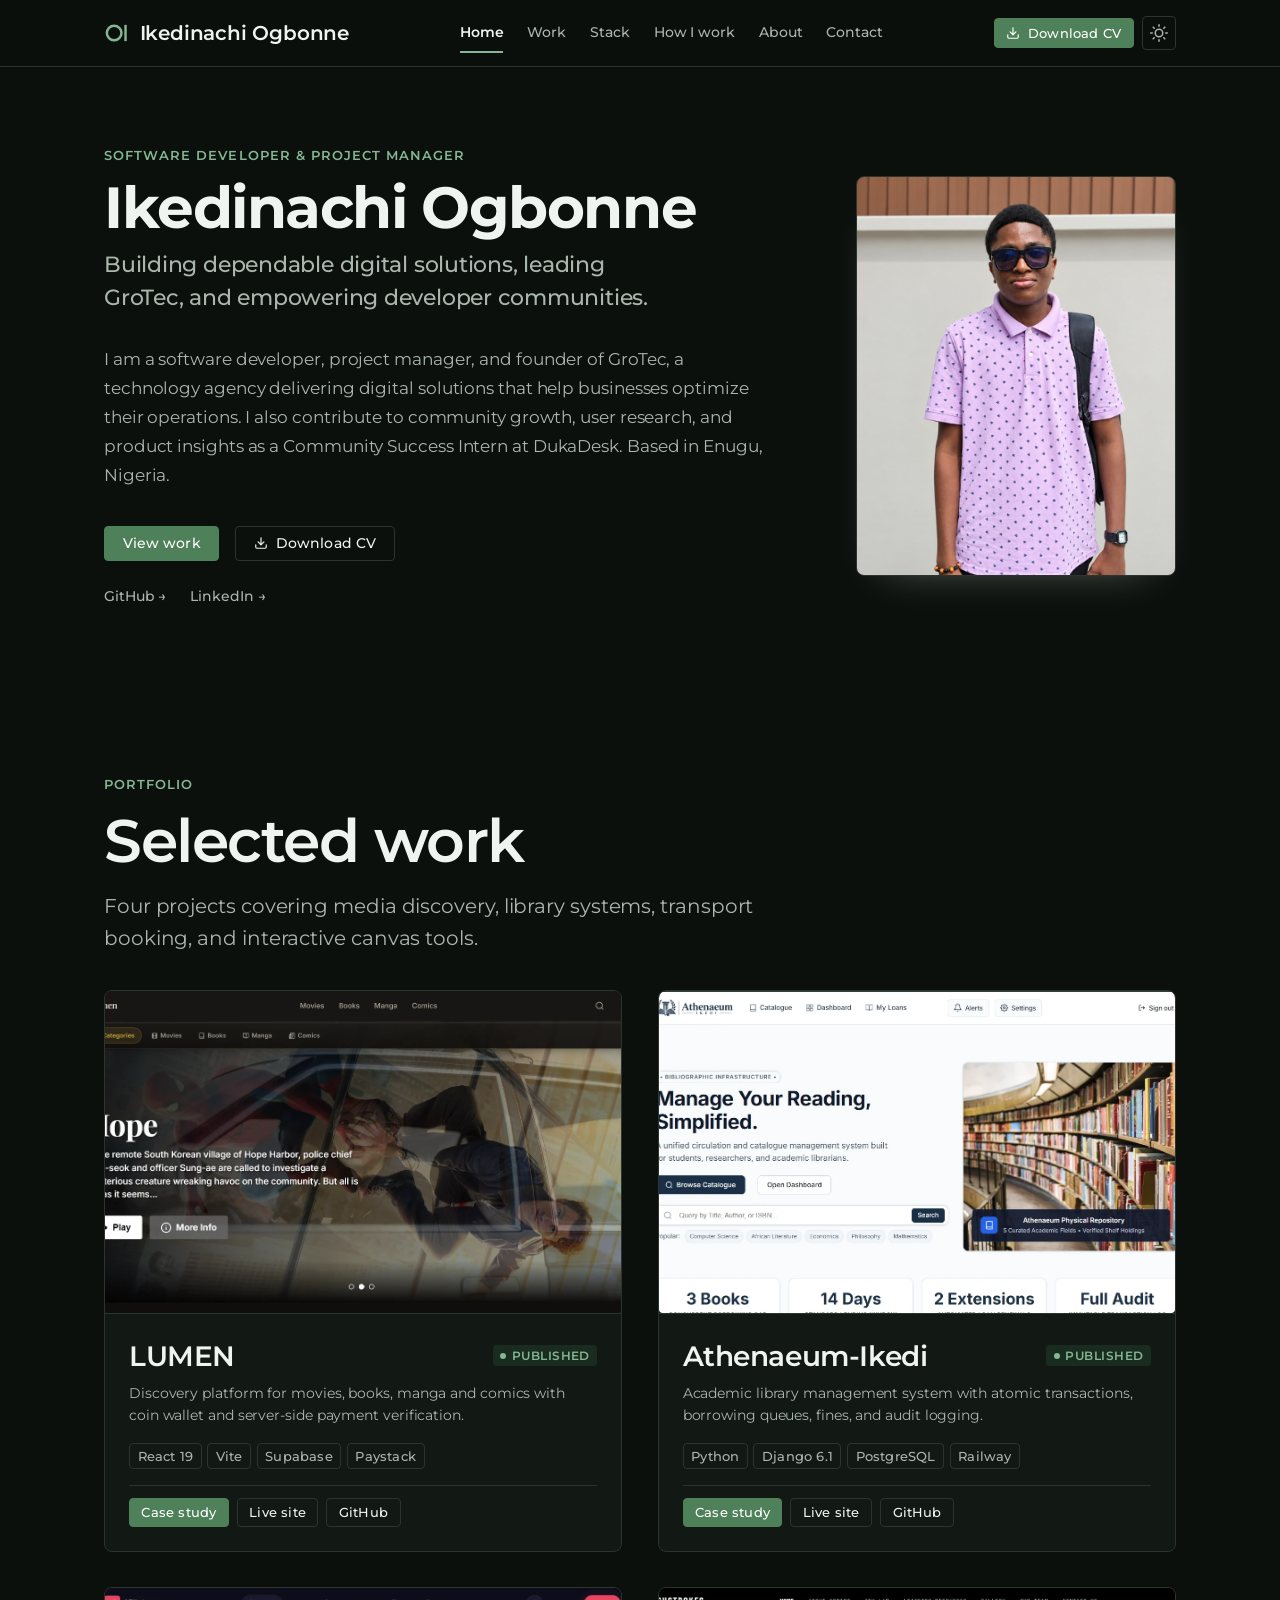
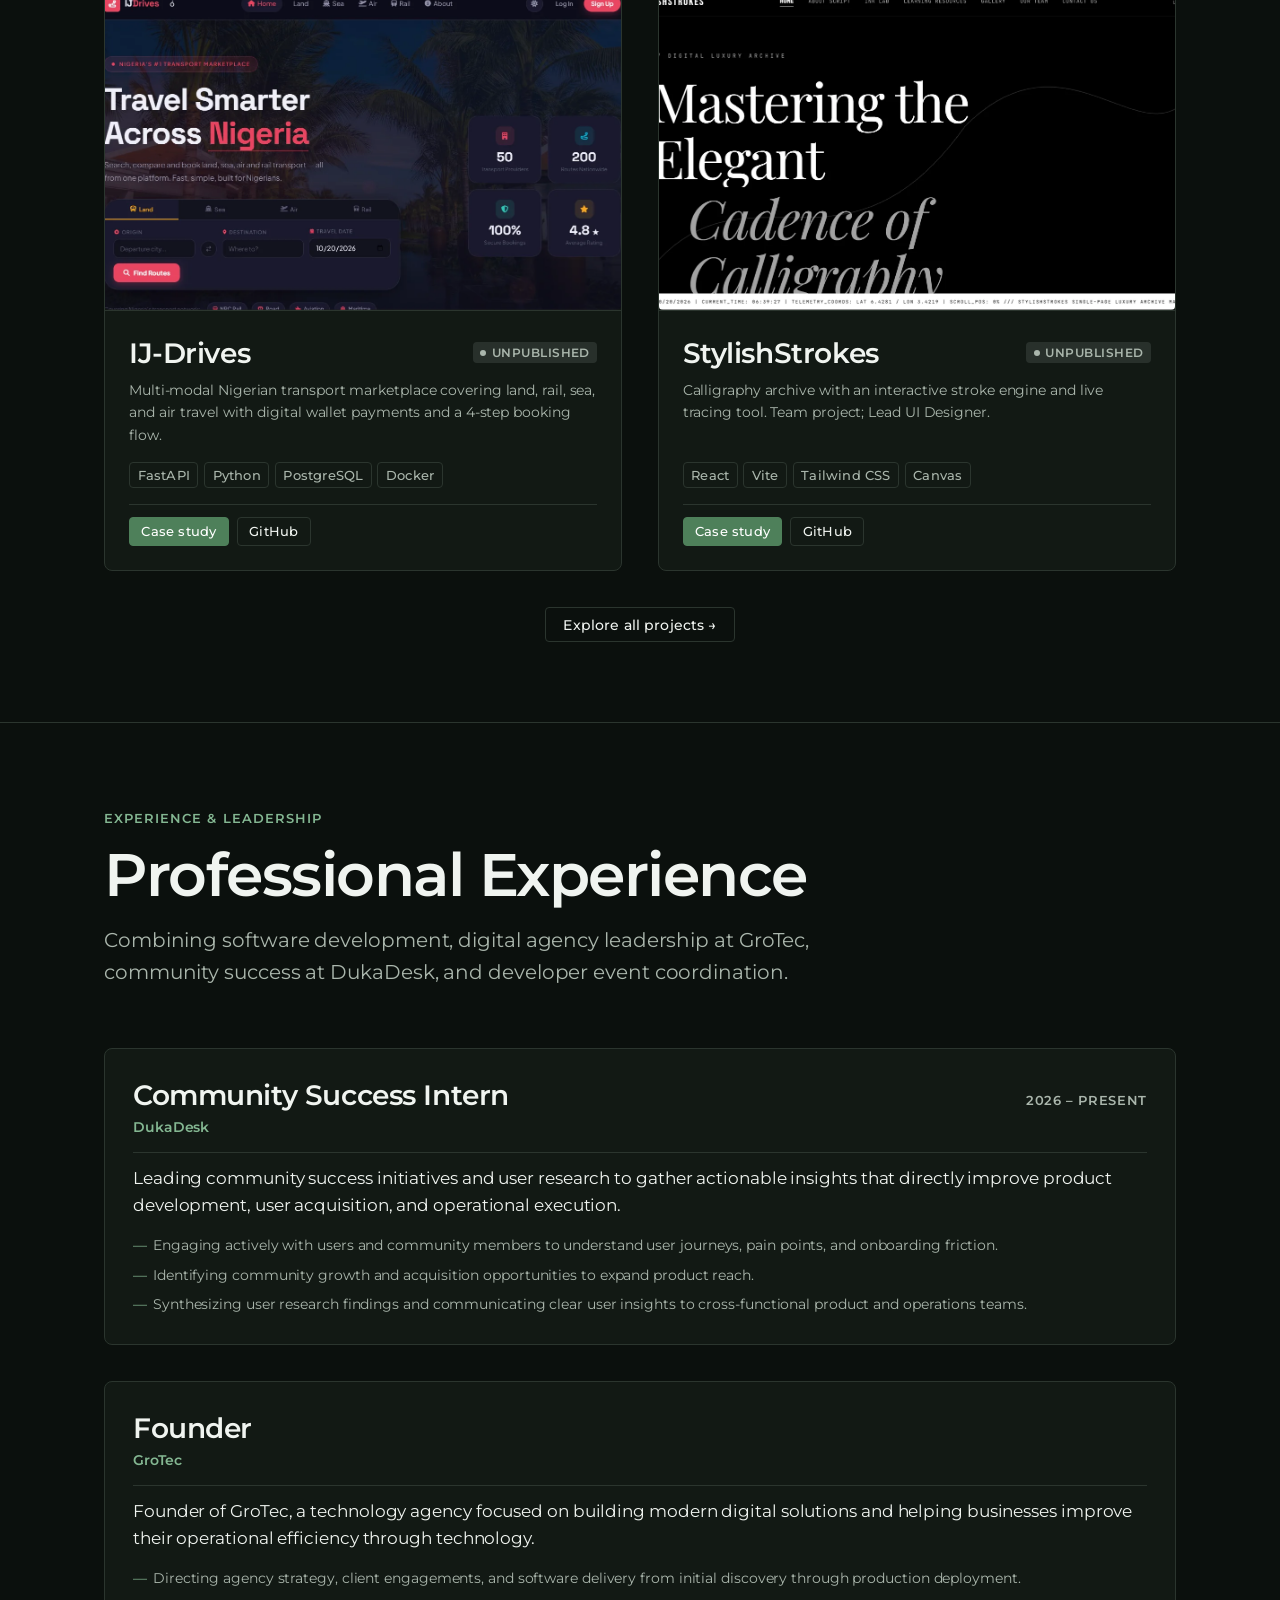
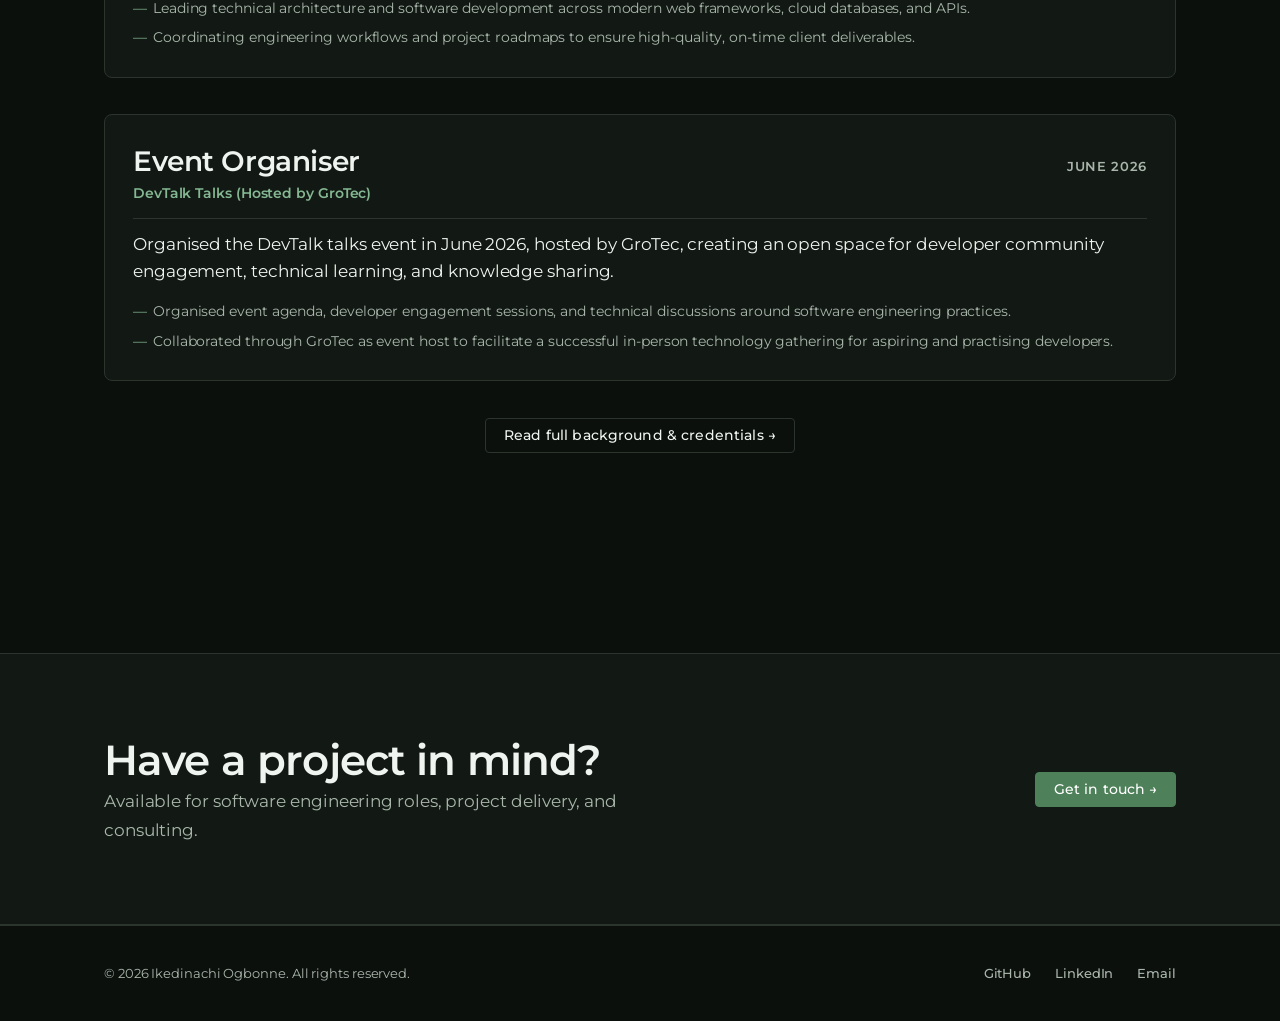
==== commit aedb06a9: "Projects update status" ====
--- a/index.html
+++ b/index.html
@@ -293,12 +293,12 @@
                 <h3 class="project-card__name">IJ-Drives</h3>
                 <span class="badge badge--unpublished">Unpublished</span>
               </div>
-              <p class="project-card__desc">Multi-modal Nigerian transport marketplace covering land, sea, air and rail travel with interactive booking flows.</p>
+              <p class="project-card__desc">Multi-modal Nigerian transport marketplace covering land, rail, sea, and air travel with digital wallet payments and a 4-step booking flow.</p>
               <div class="project-card__tags">
-                <span class="tag">JavaScript</span>
-                <span class="tag">Google Maps</span>
-                <span class="tag">IndexedDB</span>
-                <span class="tag">CSS</span>
+                <span class="tag">FastAPI</span>
+                <span class="tag">Python</span>
+                <span class="tag">PostgreSQL</span>
+                <span class="tag">Docker</span>
               </div>
               <div class="project-card__actions">
                 <a href="/work/ij-drives" class="btn btn--small btn--primary">Case study</a>
--- a/assets/css/styles.css
+++ b/assets/css/styles.css
@@ -137,7 +137,8 @@
 body {
   font-family: var(--font-body);
   font-size: var(--text-base);
-  line-height: 1.65;
+  line-height: 1.7;
+  letter-spacing: -0.005em;
   color: var(--ink);
   background-color: var(--bg);
   min-height: 100vh;
@@ -172,15 +173,16 @@
 h1, h2, h3, h4 {
   font-family: var(--font-heading);
   font-weight: 600;
-  line-height: 1.2;
-  color: var(--ink);
+  line-height: 1.25;
+  color: var(--ink);
+  letter-spacing: -0.02em;
   text-wrap: balance;
 }
 
-h1 { font-size: var(--text-3xl); font-weight: 700; }
-h2 { font-size: var(--text-2xl); }
-h3 { font-size: var(--text-xl); }
-h4 { font-size: var(--text-lg); }
+h1 { font-size: var(--text-3xl); font-weight: 700; letter-spacing: -0.025em; line-height: 1.15; }
+h2 { font-size: var(--text-2xl); font-weight: 600; letter-spacing: -0.02em; line-height: 1.25; }
+h3 { font-size: var(--text-xl); font-weight: 600; letter-spacing: -0.015em; line-height: 1.3; }
+h4 { font-size: var(--text-lg); font-weight: 600; letter-spacing: -0.01em; line-height: 1.35; }
 
 p + p {
   margin-top: var(--space-md);
@@ -622,6 +624,7 @@
 
 .page-header__title {
   font-size: var(--text-3xl);
+  letter-spacing: -0.025em;
   margin-bottom: var(--space-sm);
 }
 
@@ -629,7 +632,7 @@
   font-size: var(--text-lg);
   color: var(--muted);
   max-width: 46rem;
-  line-height: 1.5;
+  line-height: 1.6;
 }
 
 /* ---------- Buttons & Badges ---------- */
@@ -637,10 +640,11 @@
   display: inline-flex;
   align-items: center;
   gap: 0.5rem;
-  padding: 0.72em 1.2em;
+  padding: 0.68em 1.25em;
   font-family: var(--font-body);
   font-size: var(--text-sm);
-  font-weight: 600;
+  font-weight: 500;
+  letter-spacing: 0.01em;
   line-height: 1;
   text-decoration: none;
   border-radius: var(--radius-sm);
@@ -649,7 +653,8 @@
   transition: background-color var(--transition-base),
               color var(--transition-base),
               border-color var(--transition-base),
-              transform var(--transition-base);
+              transform var(--transition-base),
+              box-shadow var(--transition-base);
   white-space: nowrap;
 }
 
@@ -688,7 +693,8 @@
 
 .btn--small {
   font-size: var(--text-xs);
-  padding: 0.58em 0.9em;
+  padding: 0.54em 0.88em;
+  letter-spacing: 0.015em;
 }
 
 .btn svg {
@@ -699,9 +705,10 @@
 
 .tag {
   display: inline-block;
-  padding: 0.2em 0.55em;
+  padding: 0.22em 0.58em;
   font-size: var(--text-xs);
   font-weight: 500;
+  letter-spacing: 0.015em;
   color: var(--muted);
   background-color: var(--surface);
   border: var(--border);
@@ -714,9 +721,11 @@
   display: inline-flex;
   align-items: center;
   gap: 0.35rem;
-  padding: 0.2em 0.6em;
-  font-size: var(--text-xs);
+  padding: 0.22em 0.65em;
+  font-size: 0.72rem;
   font-weight: 600;
+  letter-spacing: 0.04em;
+  text-transform: uppercase;
   border-radius: var(--radius-sm);
   line-height: 1.4;
 }
@@ -823,18 +832,21 @@
 
 .hero__title {
   font-size: clamp(2.4rem, 2rem + 2vw, 3.6rem);
-  line-height: 1.1;
+  font-weight: 700;
+  letter-spacing: -0.025em;
+  line-height: 1.15;
   margin-bottom: var(--space-xs);
   color: var(--ink);
 }
 
 .hero__positioning {
   font-family: var(--font-heading);
-  font-size: clamp(1.2rem, 1.05rem + 0.6vw, 1.65rem);
-  font-weight: 400;
-  font-style: italic;
-  line-height: 1.35;
-  color: var(--ink);
+  font-size: clamp(1.15rem, 1rem + 0.5vw, 1.45rem);
+  font-weight: 500;
+  font-style: normal;
+  line-height: 1.45;
+  letter-spacing: -0.01em;
+  color: var(--muted);
   margin-bottom: var(--space-md);
   text-wrap: balance;
 }
@@ -844,7 +856,7 @@
   color: var(--muted);
   max-width: 42rem;
   margin-bottom: var(--space-xl);
-  line-height: 1.65;
+  line-height: 1.7;
 }
 
 .hero__cta-row {
@@ -967,8 +979,8 @@
 
 .project-card:hover {
   transform: translateY(-2px);
-  border-color: var(--muted);
-  box-shadow: 0 14px 34px -30px color-mix(in srgb, var(--ink) 45%, transparent);
+  border-color: var(--accent);
+  box-shadow: 0 16px 36px -20px color-mix(in srgb, var(--ink) 45%, transparent);
 }
 
 .project-card__image-link {
@@ -1008,11 +1020,14 @@
 
 .project-card__name {
   font-size: var(--text-xl);
+  font-weight: 600;
+  letter-spacing: -0.015em;
 }
 
 .project-card__desc {
   font-size: var(--text-sm);
   color: var(--muted);
+  line-height: 1.6;
   margin-bottom: var(--space-md);
   flex: 1 0 auto;
 }
@@ -1348,7 +1363,8 @@
 .prd-anatomy__note {
   font-size: var(--text-xs);
   color: var(--muted);
-  font-style: italic;
+  font-style: normal;
+  line-height: 1.5;
 }
 
 .prd-anatomy__grid {
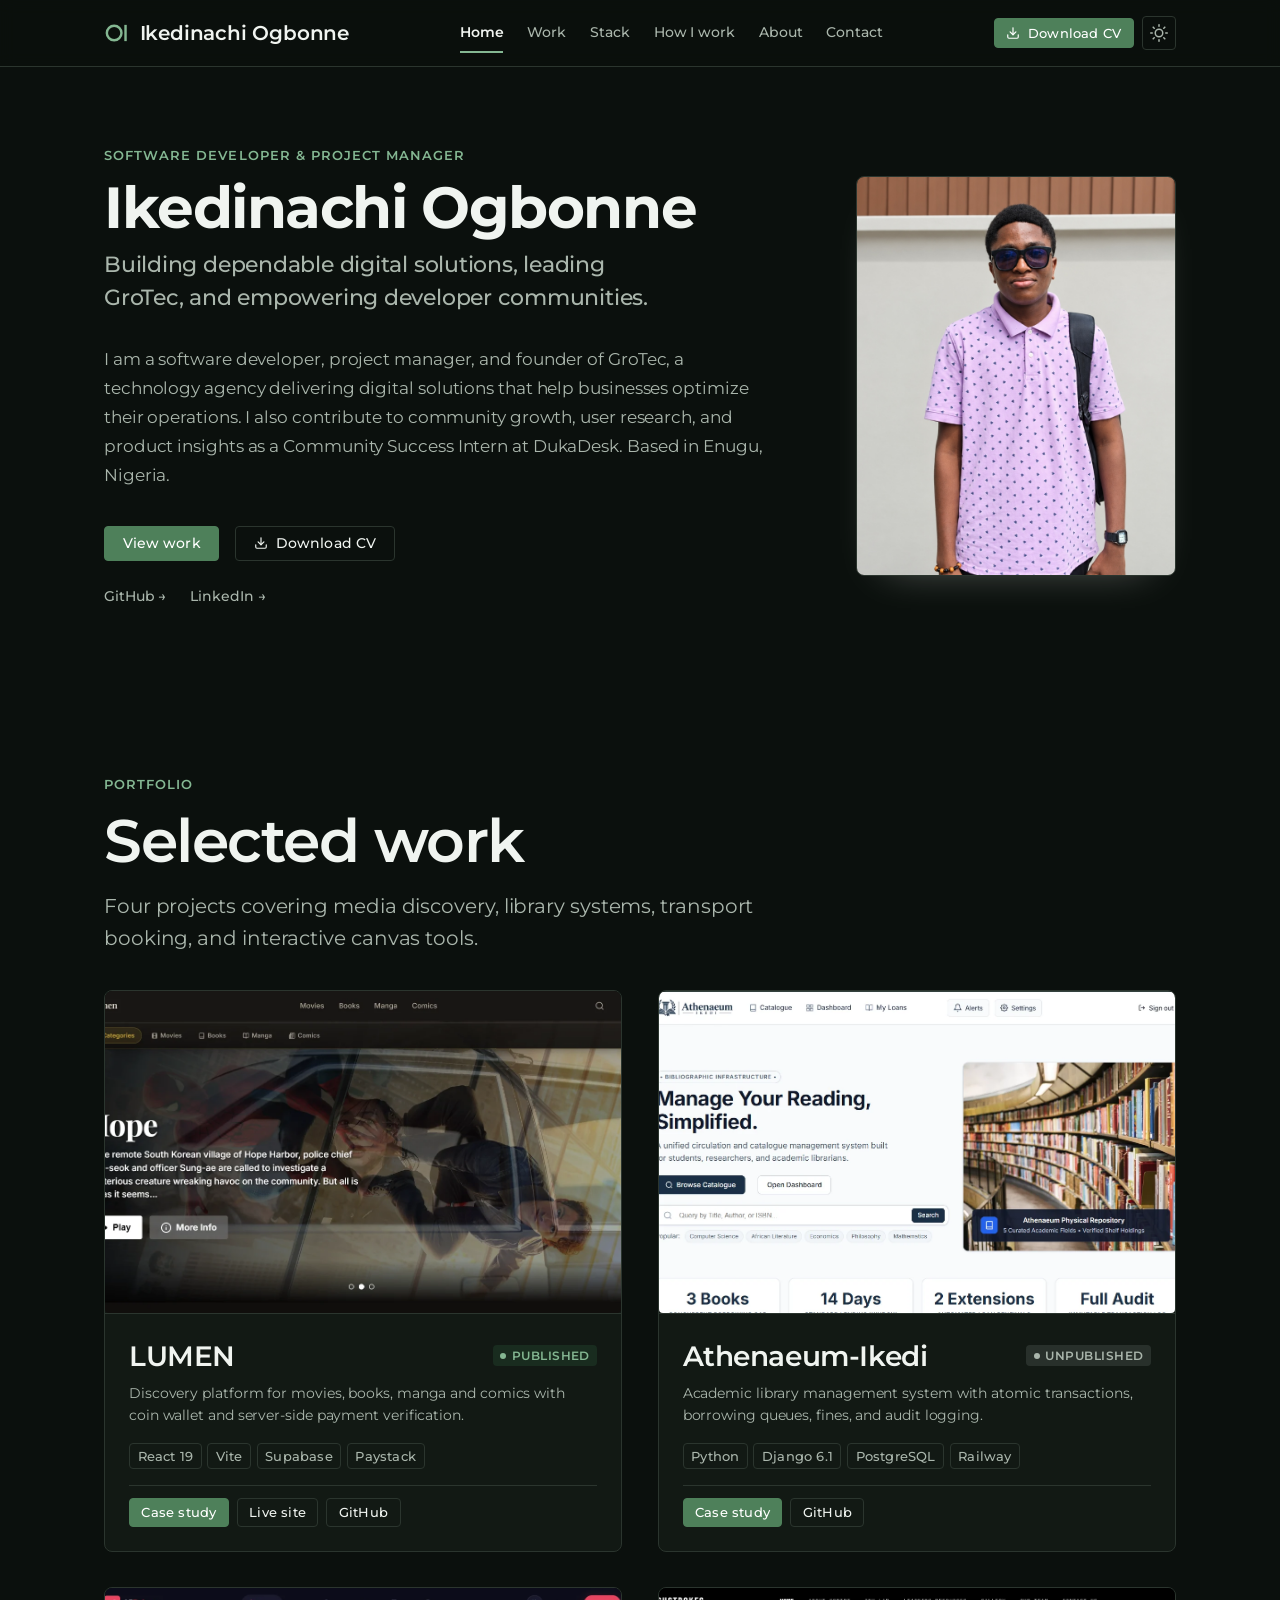
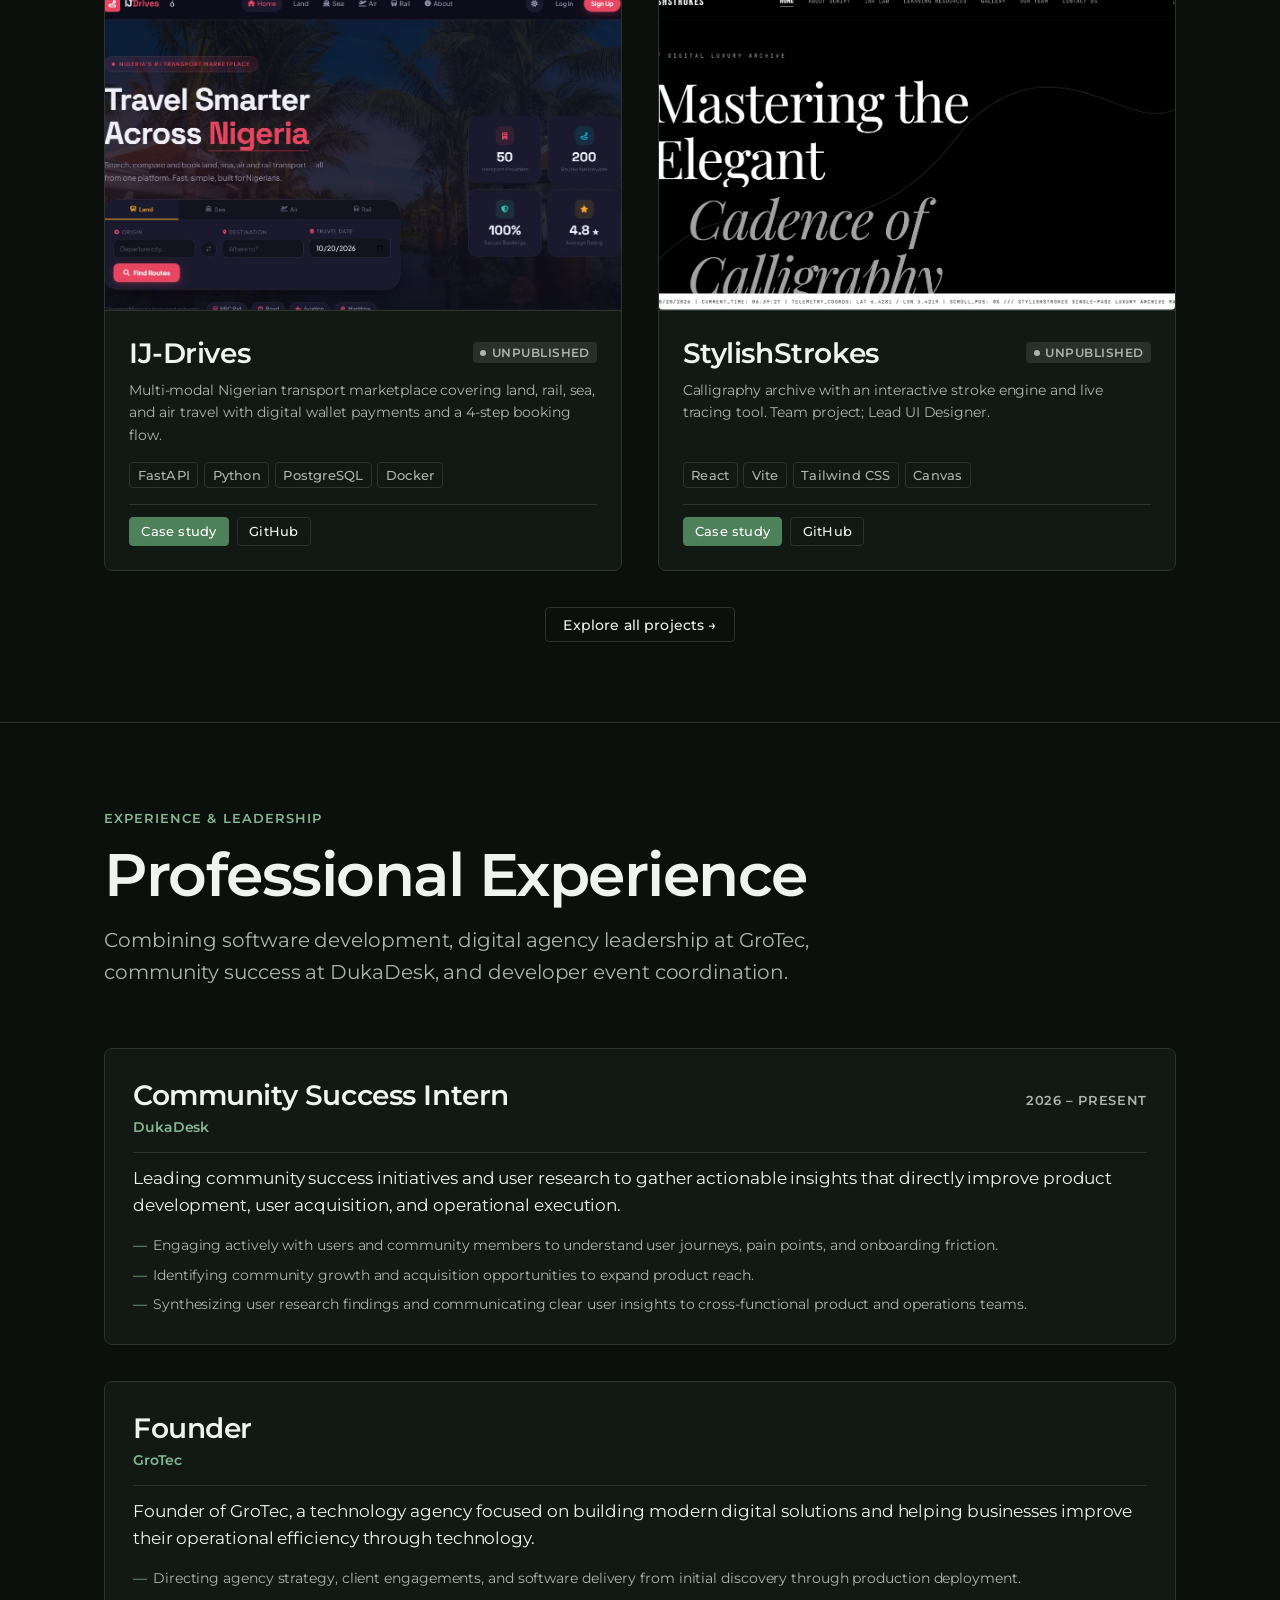
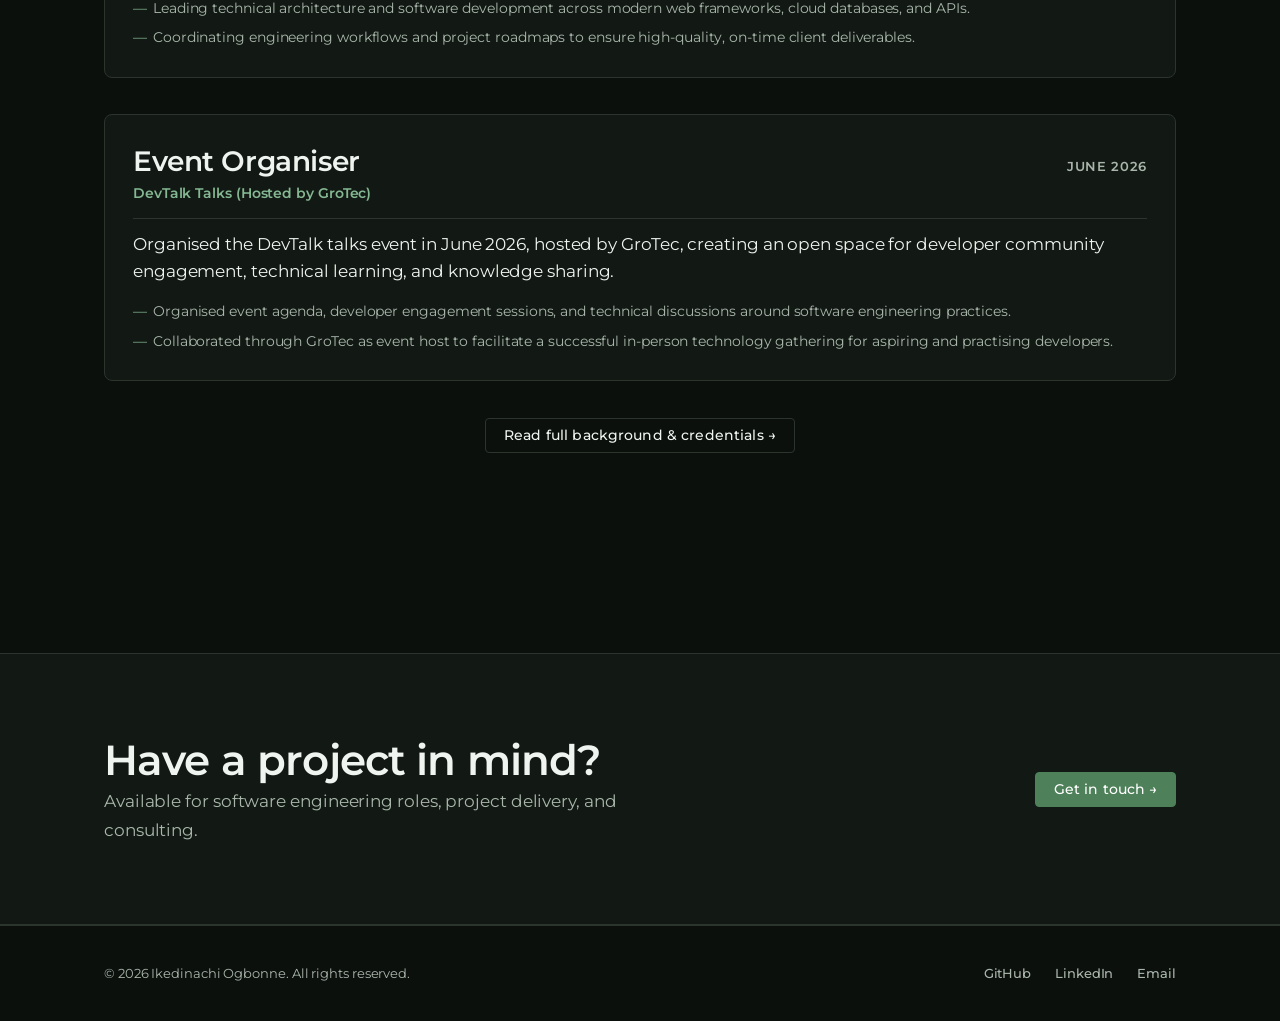
==== commit b386861a: "resolved issue" ====
--- a/index.html
+++ b/index.html
@@ -259,7 +259,7 @@
             <div class="project-card__body">
               <div class="project-card__top">
                 <h3 class="project-card__name">Athenaeum-Ikedi</h3>
-                <span class="badge badge--published">Published</span>
+                <span class="badge badge--unpublished">Unpublished</span>
               </div>
               <p class="project-card__desc">Academic library management system with atomic transactions, borrowing queues, fines, and audit logging.</p>
               <div class="project-card__tags">
@@ -270,7 +270,6 @@
               </div>
               <div class="project-card__actions">
                 <a href="/work/athenaeum" class="btn btn--small btn--primary">Case study</a>
-                <a href="https://athenaeum-ikedi-production.up.railway.app/" class="btn btn--small btn--secondary" target="_blank" rel="noopener noreferrer">Live site</a>
                 <a href="https://github.com/Ikedi-21/Athenaeum-Ikedi" class="btn btn--small btn--secondary" target="_blank" rel="noopener noreferrer">GitHub</a>
               </div>
             </div>
